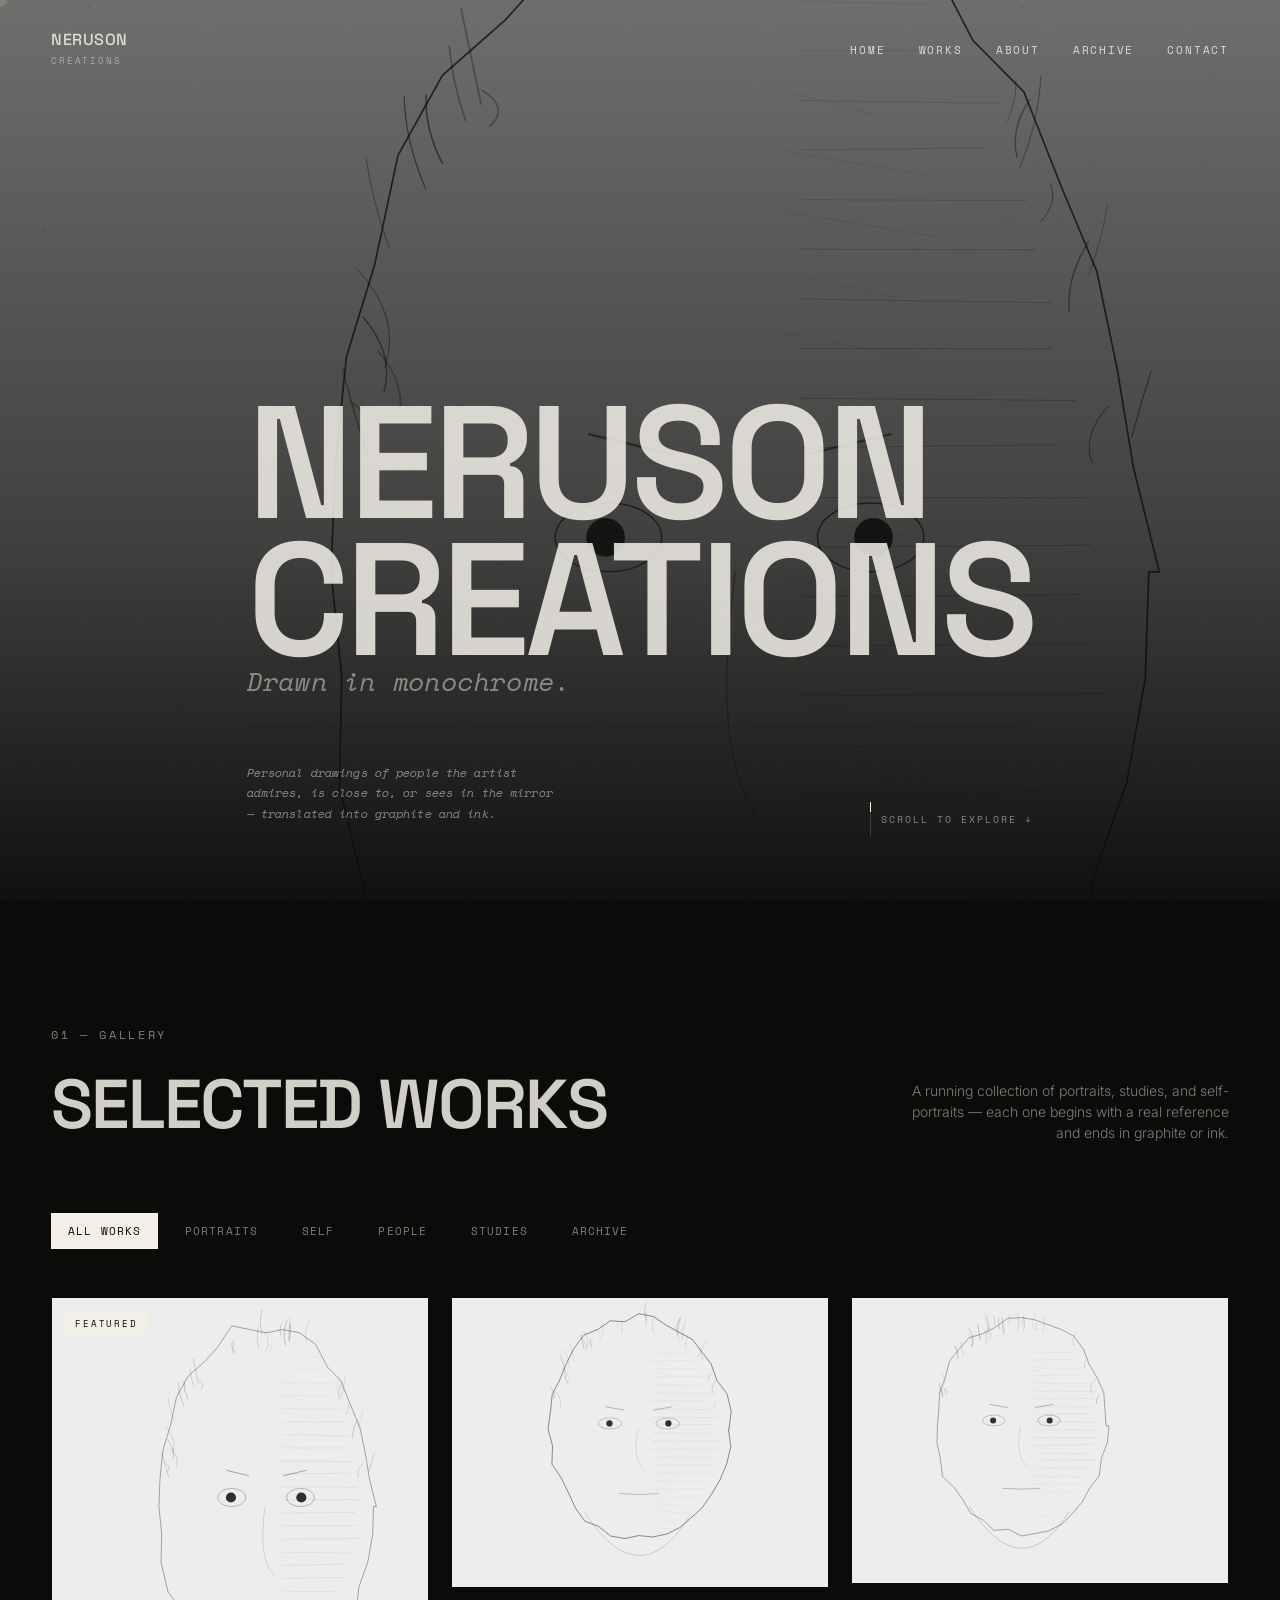
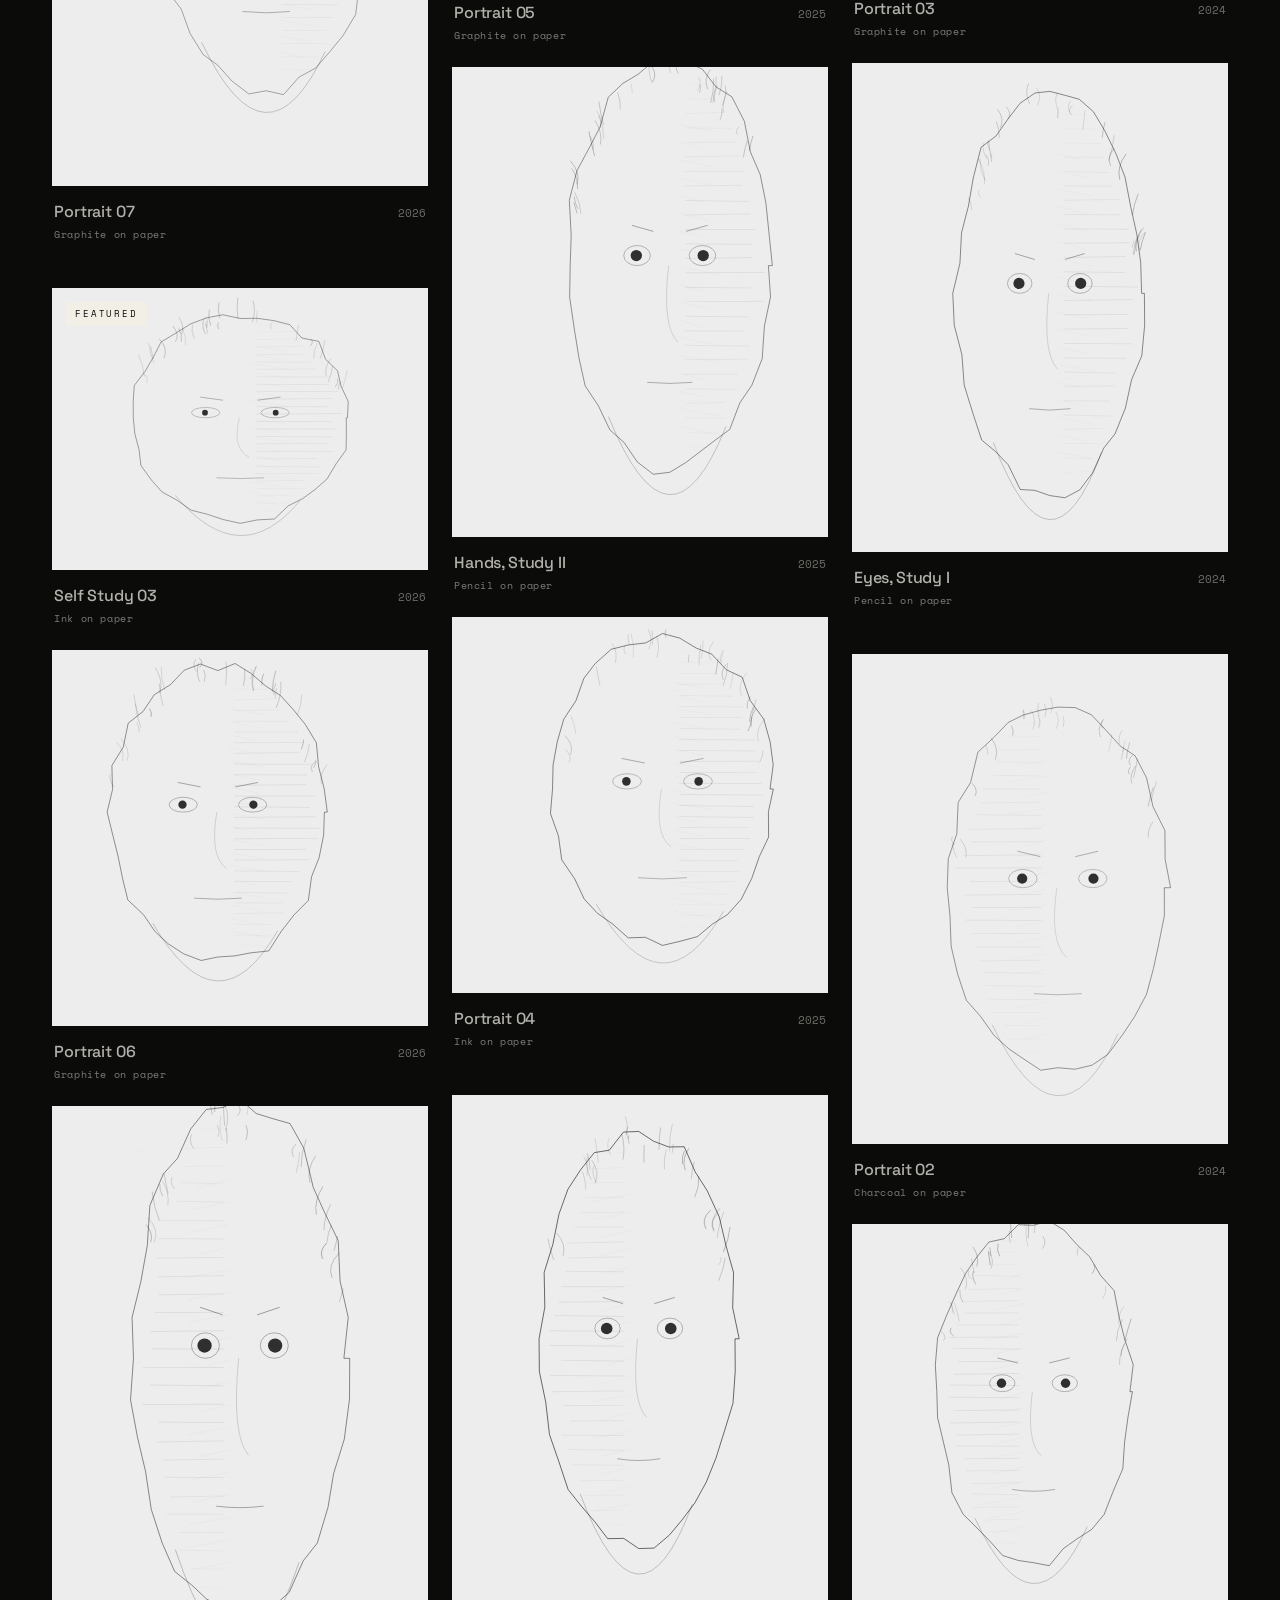
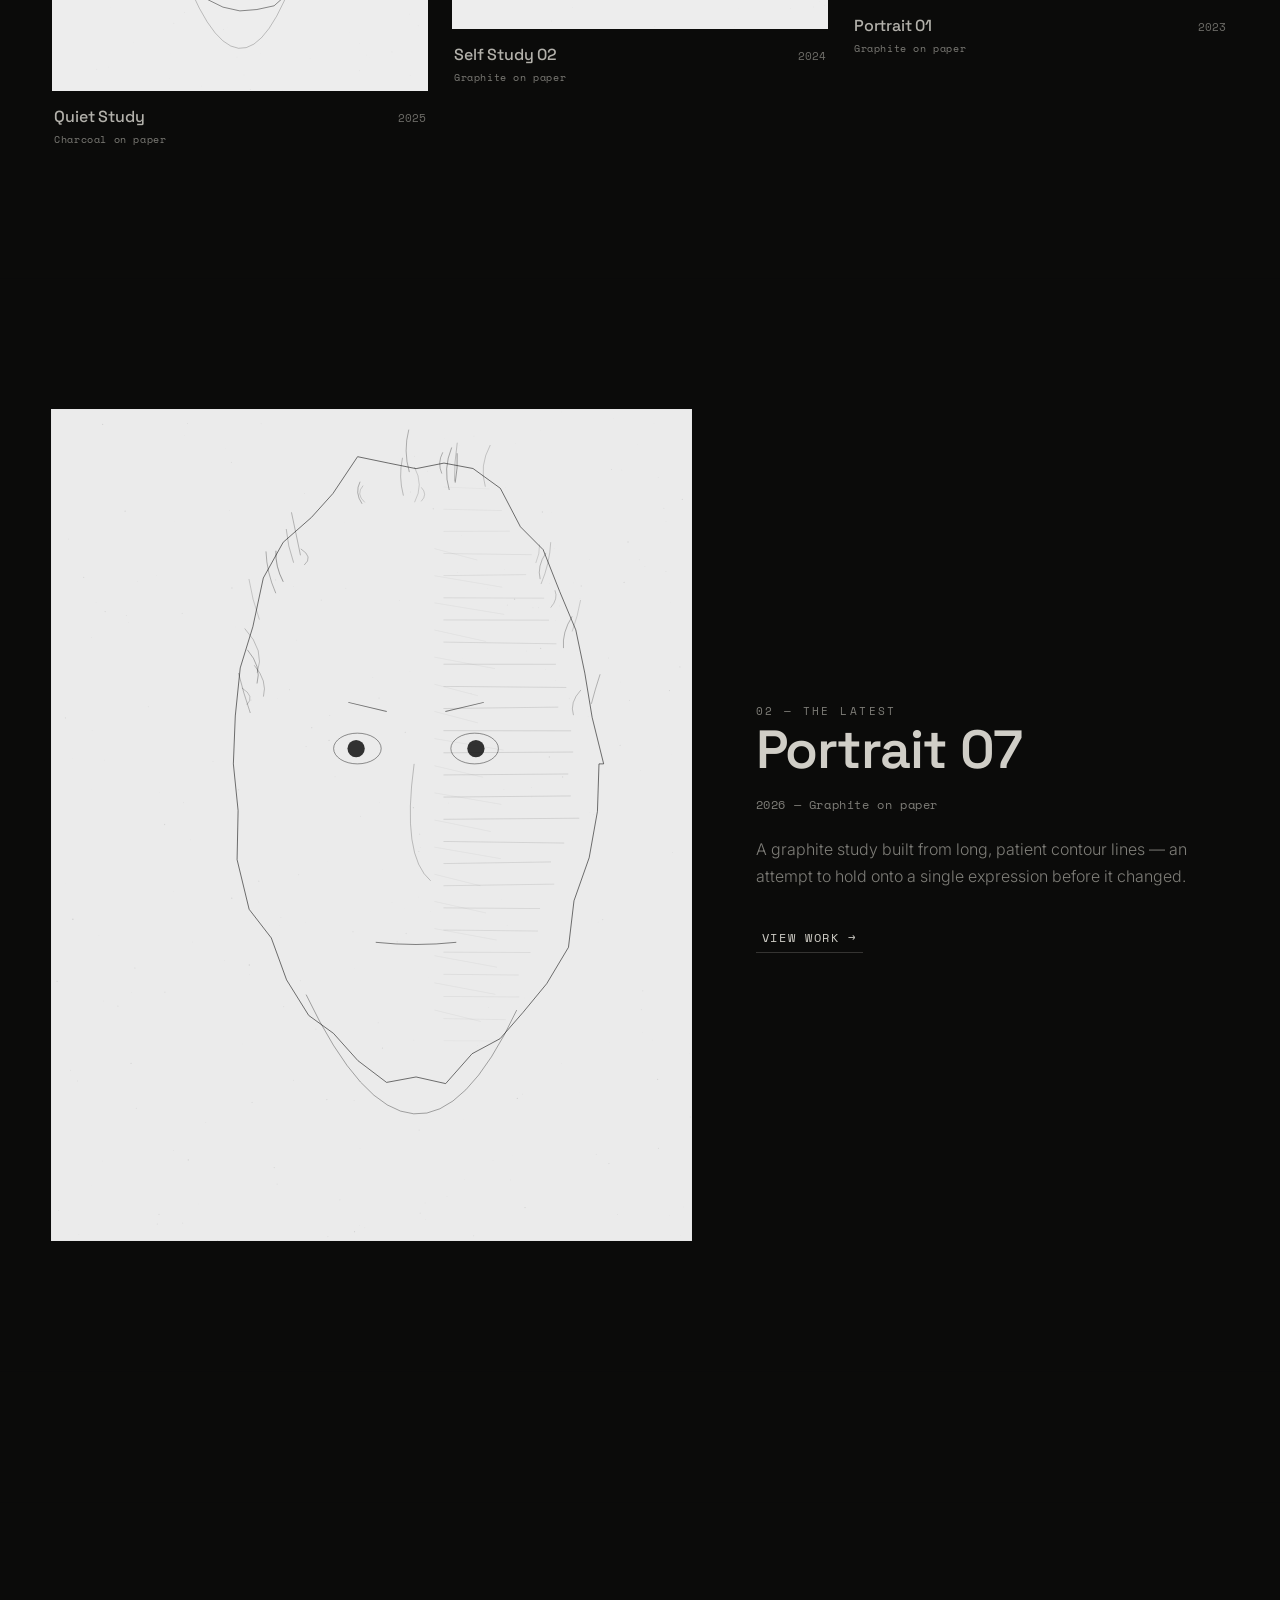
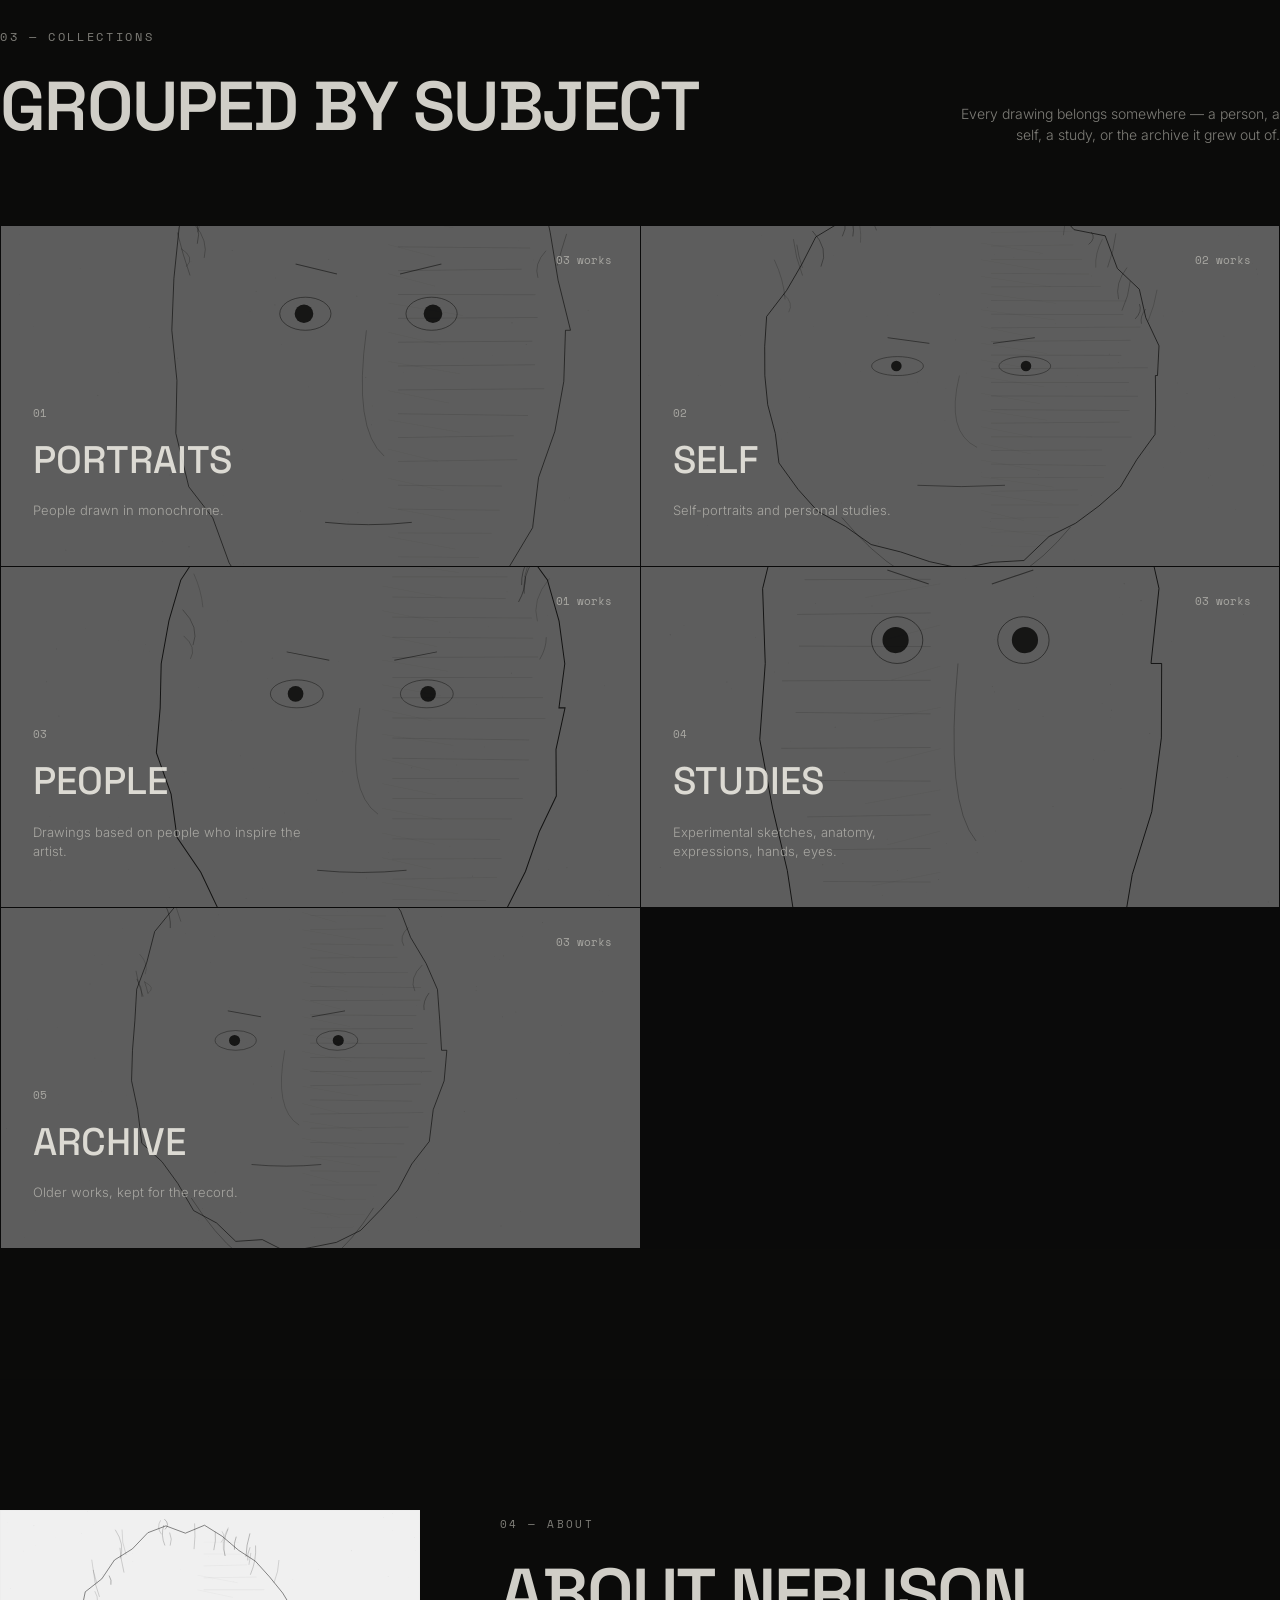
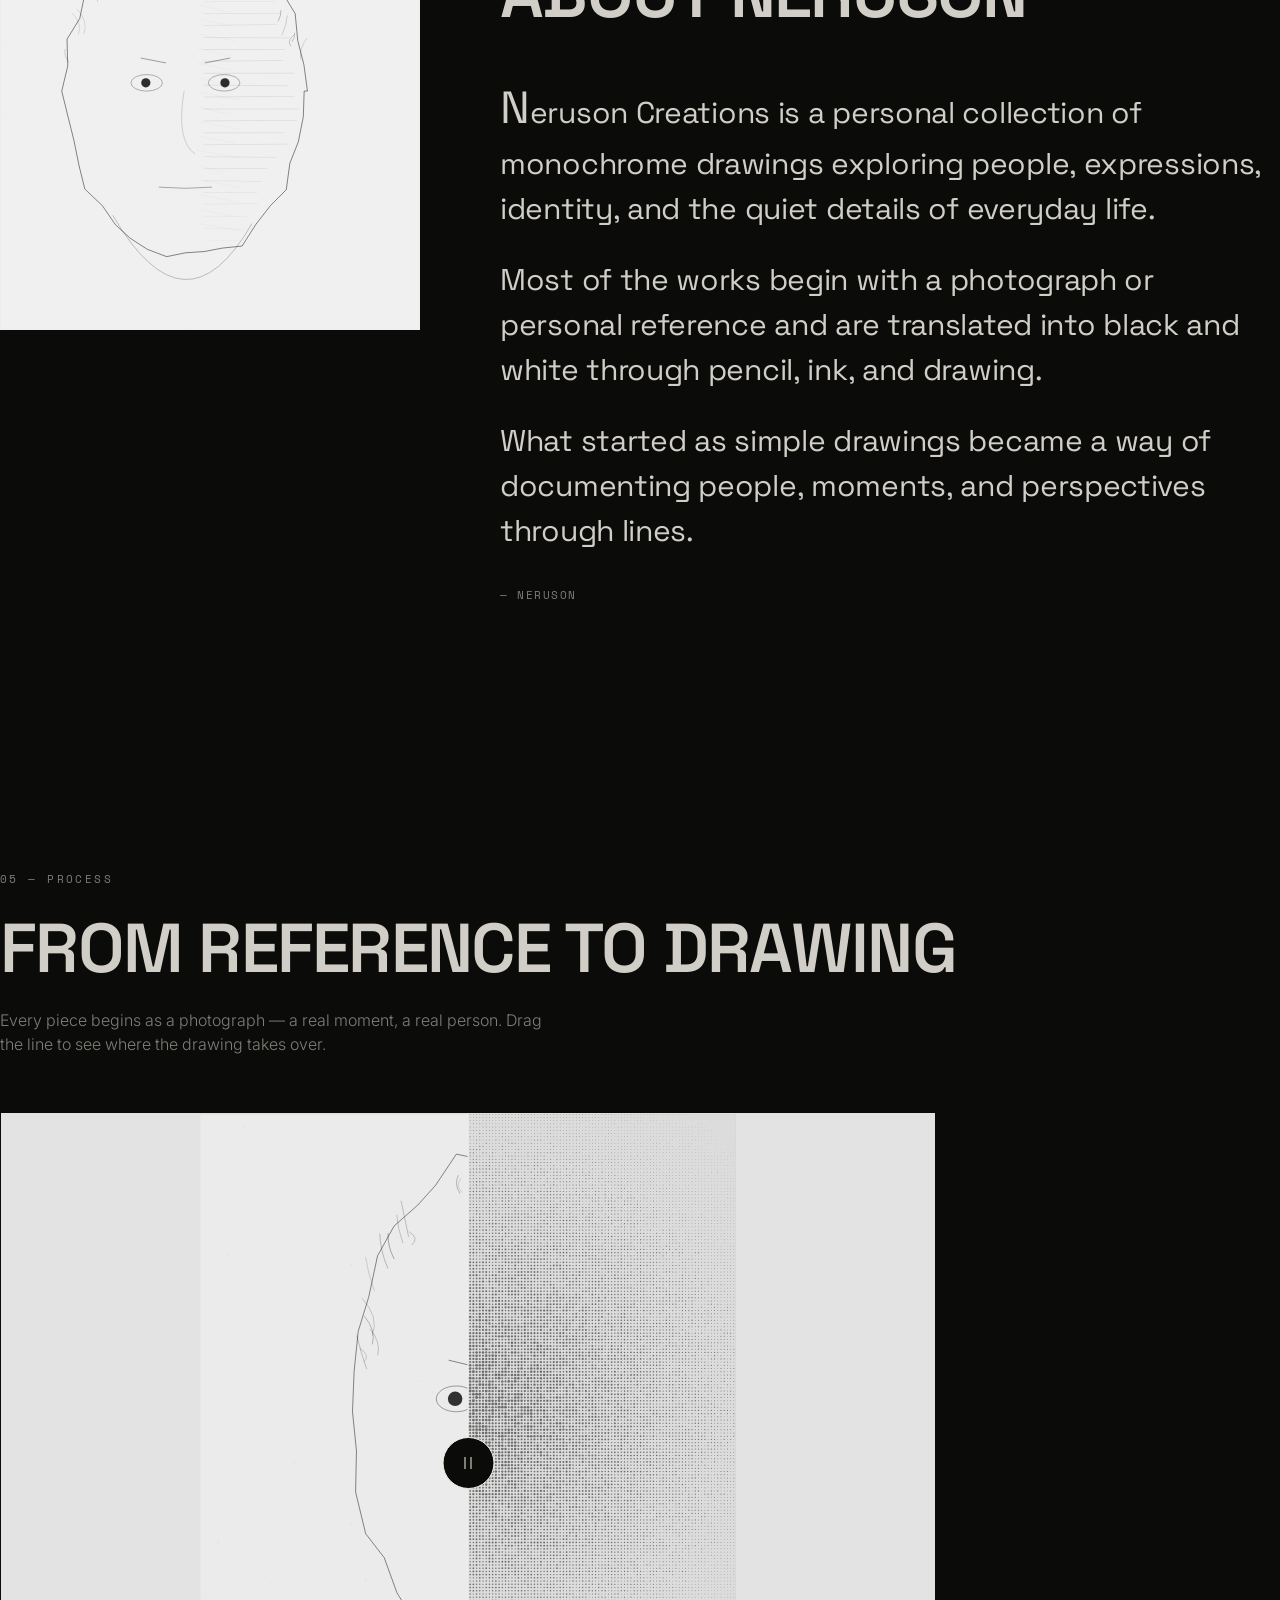
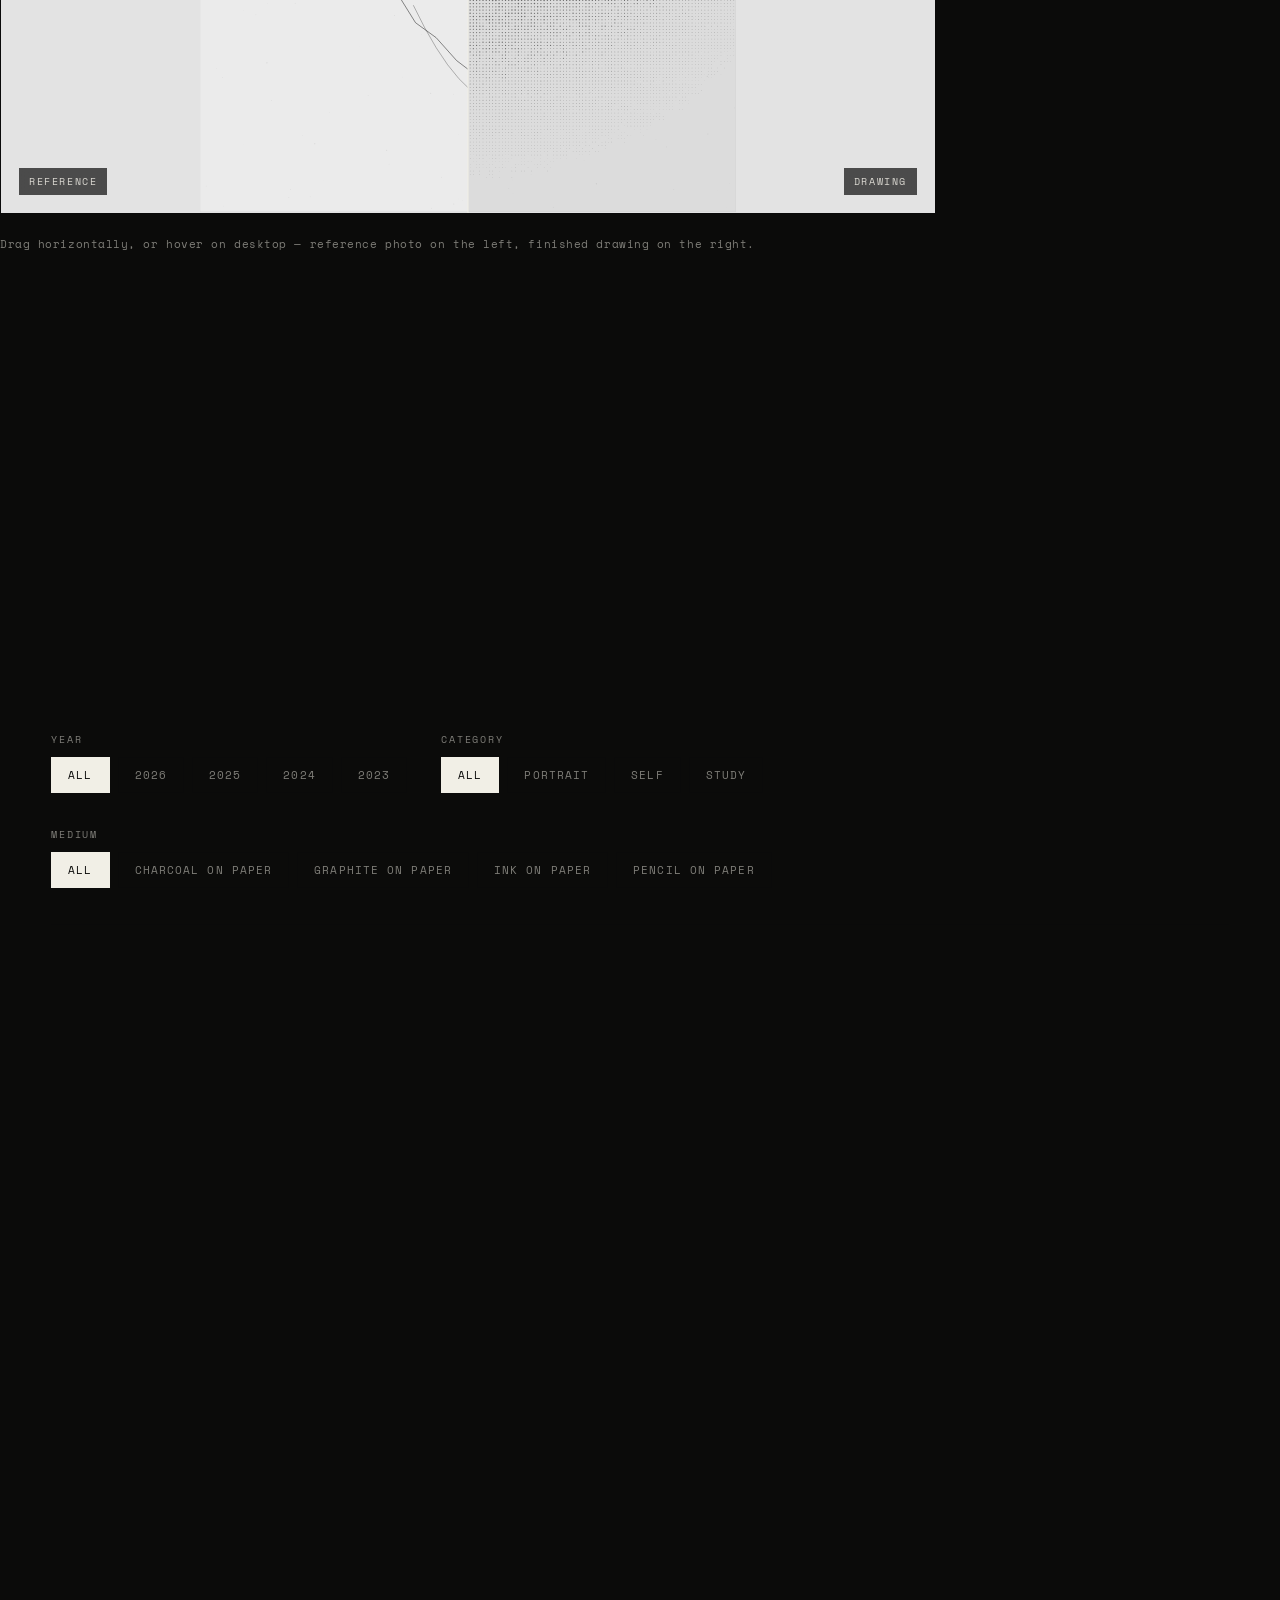
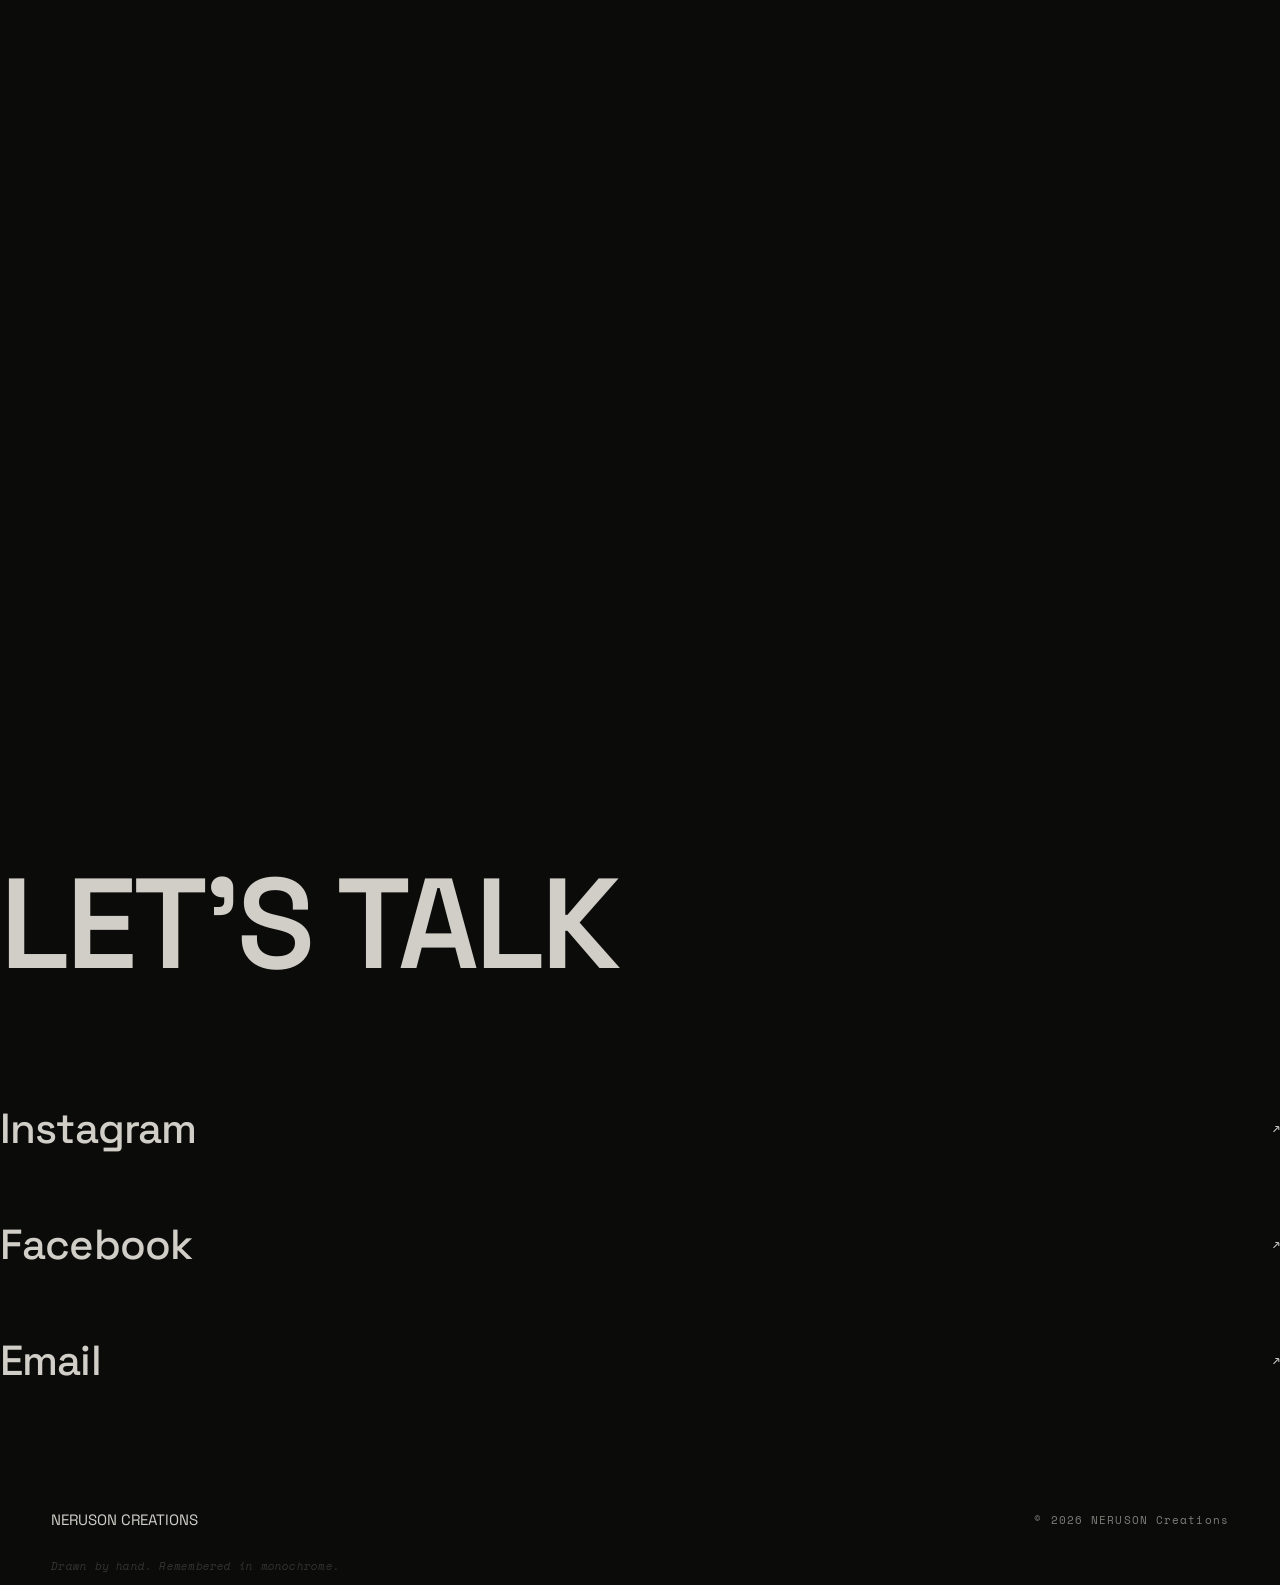
==== index.html @ f7e434cd "Updated index" ====
<!DOCTYPE html>
<html lang="en">
<head>
<meta charset="UTF-8">
<meta name="viewport" content="width=device-width, initial-scale=1.0">
<title>Neruson Creations — Black lines. Human stories.</title>
<meta name="description" content="Neruson Creations — a personal collection of black-and-white pencil and ink drawings exploring people, expression, and identity.">
<meta property="og:title" content="Neruson Creations">
<meta property="og:description" content="Black lines. Human stories. A monochrome drawing collection by Neruson.">
<meta property="og:type" content="website">
<link rel="stylesheet" href="css/style.css">
</head>
<body>

<div class="grain" aria-hidden="true"></div>

<div class="hero-boot" aria-hidden="true">
  <div class="hero-boot-mark">Neruson Creations</div>
</div>

<!-- ============================ NAV ============================ -->
<nav class="site-nav">
  <a href="#home" class="nav-mark">
    <span class="js-artist-name">NERUSON</span>
    <small class="js-brand-line">CREATIONS</small>
  </a>
  <ul class="nav-links">
    <li><a href="#home">Home</a></li>
    <li><a href="#works">Works</a></li>
    <li><a href="#about">About</a></li>
    <li><a href="#archive">Archive</a></li>
    <li><a href="#contact">Contact</a></li>
  </ul>
  <button class="nav-toggle" aria-label="Open menu">
    <span></span><span></span>
  </button>
</nav>

<div class="mobile-menu">
  <button class="mm-close">Close ✕</button>
  <a href="#home">Home</a>
  <a href="#works">Works</a>
  <a href="#about">About</a>
  <a href="#archive">Archive</a>
  <a href="#contact">Contact</a>
  <div class="mm-meta"><span>Monochrome</span><span>2026</span></div>
</div>

<!-- ============================ HERO ============================ -->
<header class="hero" id="home">
  <div class="hero-media"><img src="assets/works/work-01.svg" alt=""></div>
  <div class="hero-content wrap">
    <h1 class="hero-title">
      <span class="line"><span class="js-artist-name">NERUSON</span></span>
      <span class="line"><span class="js-brand-line">CREATIONS</span></span>
      <span class="line small"><span class="js-hero-sub">Drawn in monochrome.</span></span>
    </h1>
    <div class="hero-foot">
      <p class="hero-sub">Personal drawings of people the artist admires, is close to, or sees in the mirror — translated into graphite and ink.</p>
      <div class="scroll-indicator"><span class="bar"></span> Scroll to explore ↓</div>
    </div>
  </div>
</header>

<main>

  <!-- ============================ SELECTED WORKS ============================ -->
  <section id="works" class="wrap">
    <div class="section-head reveal">
      <div>
        <span class="num eyebrow">01 — Gallery</span>
        <h2 class="section-title">Selected Works</h2>
      </div>
      <p class="section-note">A running collection of portraits, studies, and self-portraits — each one begins with a real reference and ends in graphite or ink.</p>
    </div>
    <div class="filter-bar js-coll-filters"></div>
    <div class="gallery js-gallery"></div>
  </section>

  <!-- ============================ THE LATEST ============================ -->
  <section class="latest js-latest">
    <div class="wrap latest-grid">
      <div class="latest-media reveal">
        <img class="js-latest-img" src="" alt="">
      </div>
      <div class="latest-body reveal">
        <span class="eyebrow">02 — The Latest</span>
        <h3 class="latest-title js-latest-title"></h3>
        <div class="latest-meta js-latest-meta"></div>
        <p class="latest-desc js-latest-desc"></p>
        <button class="link-arrow js-latest-view">View Work →</button>
      </div>
    </div>
  </section>

  <!-- ============================ COLLECTIONS ============================ -->
  <section class="collections wrap">
    <div class="section-head reveal">
      <div>
        <span class="num eyebrow">03 — Collections</span>
        <h2 class="section-title">Grouped by Subject</h2>
      </div>
      <p class="section-note">Every drawing belongs somewhere — a person, a self, a study, or the archive it grew out of.</p>
    </div>
    <div class="coll-grid js-collections"></div>
  </section>

  <!-- ============================ ABOUT ============================ -->
  <section id="about" class="about wrap js-about">
    <div class="about-grid">
      <div class="about-portrait reveal">
        <img class="js-about-img" src="" alt="Self portrait">
      </div>
      <div class="reveal">
        <span class="eyebrow">04 — About</span>
        <h2 class="section-title js-about-title" style="margin-bottom:28px;"></h2>
        <div class="about-text js-about-text"></div>
        <div class="about-signoff">— Neruson</div>
      </div>
    </div>
  </section>

  <!-- ============================ PROCESS ============================ -->
  <section class="process wrap">
    <div class="reveal">
      <span class="eyebrow">05 — Process</span>
      <h2 class="section-title">From Reference to Drawing</h2>
      <p class="process-intro">Every piece begins as a photograph — a real moment, a real person. Drag the line to see where the drawing takes over.</p>
    </div>
    <div class="compare js-compare js-compare-drag reveal">
      <img class="js-compare-before" src="" alt="Reference photograph">
      <div class="after-wrap">
        <img class="js-compare-after" src="" alt="Finished drawing">
      </div>
      <span class="tag left">Reference</span>
      <span class="tag right">Drawing</span>
      <div class="handle"><div class="grip"></div></div>
    </div>
    <p class="process-caption">Drag horizontally, or hover on desktop — reference photo on the left, finished drawing on the right.</p>
  </section>

  <!-- ============================ ARCHIVE ============================ -->
  <section id="archive" class="wrap" style="padding-top:110px;">
    <div class="section-head reveal" style="padding-top:0;">
      <div>
        <span class="num eyebrow">06 — Archive</span>
        <h2 class="section-title">The Full Catalog</h2>
      </div>
      <p class="section-note">Every piece, chronologically. Filter by year, category, or medium to find your way through.</p>
    </div>
    <div class="archive-filters js-archive-filters"></div>
    <div class="archive-list js-archive"></div>
  </section>

  <!-- ============================ CONTACT ============================ -->
  <section id="contact" class="contact wrap">
    <h2 class="contact-title reveal">Let's Talk</h2>
    <div class="contact-links js-contact reveal"></div>
  </section>

</main>

<!-- ============================ FOOTER ============================ -->
<footer class="wrap">
  <div class="foot-row">
    <span class="foot-mark"><span class="js-artist-name">NERUSON</span> <span class="js-brand-line">CREATIONS</span></span>
    <div class="foot-links">
      <span>© <span class="js-foot-year"></span> <span class="js-artist-name">Neruson</span> Creations</span>
    </div>
  </div>
  <p class="foot-phrase js-foot-phrase"></p>
</footer>


<!-- ============================ LIGHTBOX ============================ -->
<div class="lightbox">
  <div class="lightbox-inner">
    <div class="lightbox-top">
      <span class="js-lb-counter">01 / 12</span>
      <button class="lightbox-close js-lb-close">Close <span>✕</span></button>
    </div>
    <div class="lightbox-stage">
      <div class="lightbox-img-wrap">
        <button class="lightbox-nav-btn prev js-lb-prev" aria-label="Previous">←</button>
        <img class="js-lb-img" src="" alt="">
        <button class="lightbox-nav-btn next js-lb-next" aria-label="Next">→</button>
      </div>
      <div class="lightbox-info">
        <h3 class="lt-title js-lb-title"></h3>
        <div class="lt-meta js-lb-meta"></div>
        <p class="lt-desc js-lb-desc"></p>
        <div class="lt-tags js-lb-tags"></div>
      </div>
    </div>
    <div class="lightbox-bottom">Use ← → to navigate · ESC to close</div>
  </div>
</div>

<script src="js/data.js"></script>
<script src="js/main.js"></script>
</body>
</html>
---- css/style.css ----
/* ==========================================================================
   NERUSON CREATIONS — design tokens
   Palette: warm off-black ink on warm off-white paper. No color anywhere.
   Display: Space Grotesk (geometric, technical, cool sans — no serif anywhere)
   Body:    Inter
   Utility: Space Mono (dates, counters, tags, coordinates — italic for accents)
   ========================================================================== */

@import url('https://fonts.googleapis.com/css2?family=Space+Grotesk:wght@300;400;500;600;700&family=Inter:wght@300;400;500;600&family=Space+Mono:ital,wght@0,400;0,700;1,400;1,700&display=swap');

:root{
  --ink:#0b0b0a;
  --ink-soft:#171613;
  --paper:#f1efe6;
  --paper-dim:#e7e3d6;
  --mid:#77746a;
  --line: rgba(11,11,10,.14);
  --line-strong: rgba(11,11,10,.34);
  --paper-on-ink: rgba(241,239,230,.86);
  --paper-on-ink-soft: rgba(241,239,230,.5);
  --paper-on-ink-faint: rgba(241,239,230,.18);

  --f-display: 'Space Grotesk', ui-sans-serif, system-ui, sans-serif;
  --f-body: 'Inter', -apple-system, sans-serif;
  --f-mono: 'Space Mono', 'Courier New', monospace;

  --ease: cubic-bezier(.16,.84,.32,1);
  --ease-soft: cubic-bezier(.4,0,.2,1);

  --nav-h: 84px;
}

*{ box-sizing:border-box; }
html{ scroll-behavior:smooth; }
::selection{ background:var(--ink); color:var(--paper); }

html,body{
  background:var(--ink);
  color:var(--paper-on-ink);
}

body{
  margin:0;
  font-family:var(--f-body);
  font-weight:400;
  line-height:1.5;
  -webkit-font-smoothing:antialiased;
  overflow-x:hidden;
}

body.no-scroll{ overflow:hidden; }

img{ max-width:100%; display:block; }
a{ color:inherit; text-decoration:none; }
button{ font-family:inherit; background:none; border:none; color:inherit; cursor:pointer; }
input,textarea,select{ font-family:inherit; }

.wrap{ max-width:1440px; margin:0 auto; padding:0 clamp(20px,4vw,64px); }

.eyebrow{
  font-family:var(--f-mono);
  font-size:11px;
  letter-spacing:.22em;
  text-transform:uppercase;
  color:var(--paper-on-ink-soft);
}

/* film grain overlay, whole site */
.grain{
  position:fixed; inset:0; z-index:9998; pointer-events:none;
  opacity:.05; mix-blend-mode:overlay;
  background-image:url("data:image/svg+xml;utf8,<svg xmlns='http://www.w3.org/2000/svg' width='140' height='140'><filter id='n'><feTurbulence type='fractalNoise' baseFrequency='0.85' numOctaves='2' stitchTiles='stitch'/></filter><rect width='100%25' height='100%25' filter='url(%23n)'/></svg>");
  background-size:140px 140px;
}

/* ---------------- custom cursor ---------------- */
.cursor{
  position:fixed; top:0; left:0; z-index:9999; pointer-events:none;
  width:14px; height:14px; border-radius:50%;
  background:var(--paper); mix-blend-mode:difference;
  transform:translate(-50%,-50%);
  transition:width .35s var(--ease), height .35s var(--ease), background .35s var(--ease);
}
.cursor .cursor-label{
  position:absolute; inset:0; display:flex; align-items:center; justify-content:center;
  font-family:var(--f-mono); font-size:10px; letter-spacing:.15em;
  color:var(--ink); opacity:0; transition:opacity .25s var(--ease); white-space:nowrap;
}
.cursor.view{ width:88px; height:88px; }
.cursor.view .cursor-label{ opacity:1; }
.cursor.link{ width:46px; height:46px; background:transparent; border:1px solid var(--paper); }
.cursor.drag{ width:64px; height:64px; }
html.has-custom-cursor, html.has-custom-cursor *{ cursor:none !important; }

/* ---------------- nav ---------------- */
.site-nav{
  position:fixed; top:0; left:0; right:0; z-index:500;
  padding:28px clamp(20px,4vw,64px);
  display:flex; align-items:center; justify-content:space-between;
  transition:padding .5s var(--ease), background-color .5s var(--ease), backdrop-filter .5s var(--ease), border-color .5s var(--ease);
  border-bottom:1px solid transparent;
}
.site-nav.scrolled{
  padding-top:16px; padding-bottom:16px;
  background:rgba(11,11,10,.62);
  backdrop-filter:blur(14px) saturate(120%);
  border-bottom-color:var(--line);
}
.nav-mark{
  font-family:var(--f-display); font-weight:500; font-size:16px; letter-spacing:.03em;
}
.nav-mark small{ display:block; font-family:var(--f-mono); font-size:9px; letter-spacing:.2em; color:var(--paper-on-ink-soft); font-weight:400; margin-top:2px; }
.nav-links{ display:flex; gap:clamp(18px,2.6vw,40px); list-style:none; margin:0; padding:0; }
.nav-links a{
  font-family:var(--f-mono); font-size:11px; letter-spacing:.16em; text-transform:uppercase;
  position:relative; padding-bottom:4px;
}
.nav-links a::after{
  content:""; position:absolute; left:0; bottom:0; width:0; height:1px; background:var(--paper);
  transition:width .4s var(--ease);
}
.nav-links a:hover::after, .nav-links a.active::after{ width:100%; }
.nav-toggle{ display:none; }

/* mobile fullscreen nav */
.mobile-menu{
  position:fixed; inset:0; z-index:600; background:var(--ink);
  display:flex; flex-direction:column; justify-content:center; gap:22px;
  padding:0 32px;
  transform:translateY(-100%); transition:transform .6s var(--ease);
}
.mobile-menu.open{ transform:translateY(0); }
.mobile-menu a{ font-family:var(--f-display); font-size:38px; font-weight:600; letter-spacing:-.02em; }
.mobile-menu .mm-close{ position:absolute; top:28px; right:28px; font-family:var(--f-mono); font-size:12px; letter-spacing:.2em; }
.mobile-menu .mm-meta{ position:absolute; bottom:32px; left:32px; right:32px; display:flex; justify-content:space-between; font-family:var(--f-mono); font-size:11px; color:var(--paper-on-ink-soft); }

/* ---------------- hero ---------------- */
.hero{
  position:relative; min-height:100svh; display:flex; flex-direction:column; justify-content:flex-end;
  padding-bottom:64px; overflow:hidden; background:var(--ink);
}
.hero-boot{
  position:fixed; inset:0; z-index:9000; background:var(--ink);
  display:flex; align-items:center; justify-content:center;
  transition:opacity 1.1s var(--ease), visibility 1.1s var(--ease);
}
.hero-boot.hidden{ opacity:0; visibility:hidden; }
.hero-boot-mark{ font-family:var(--f-display); font-size:14px; letter-spacing:.3em; text-transform:uppercase; color:var(--paper-on-ink-soft);
  opacity:0; animation:bootFade 2.2s var(--ease) forwards; }
@keyframes bootFade{ 0%{opacity:0; letter-spacing:.6em;} 40%{opacity:1;} 100%{opacity:0; letter-spacing:.3em;} }

.hero-media{ position:absolute; inset:0; z-index:0; }
.hero-media img{
  width:100%; height:100%; object-fit:cover; object-position:center 20%;
  opacity:0; transform:scale(1.12);
  filter:grayscale(1) contrast(1.05);
  transition:opacity 1.6s var(--ease) .2s, transform 2.4s var(--ease);
}
.hero.loaded .hero-media img{ opacity:.5; }
.hero-media::after{
  content:""; position:absolute; inset:0;
  background:linear-gradient(180deg, rgba(11,11,10,.15) 0%, rgba(11,11,10,.55) 60%, rgba(11,11,10,.96) 100%);
}

.hero-content{ position:relative; z-index:2; }
.hero-title{
  font-family:var(--f-display); font-weight:600; text-transform:uppercase;
  font-size:clamp(56px,12.5vw,190px); line-height:.86; letter-spacing:-.03em; margin:0;
}
.hero-title .line{ display:block; overflow:hidden; }
.hero-title .line span{
  display:block; transform:translateY(110%); transition:transform 1.1s var(--ease);
}
.hero.loaded .hero-title .line span{ transform:translateY(0); }
.hero-title .line:nth-child(2) span{ transition-delay:.1s; }
.hero-title .line.small span{
  font-family:var(--f-mono); font-style:italic; font-weight:400; font-size:.16em;
  letter-spacing:.01em; text-transform:none; opacity:.55;
}

.hero-foot{
  display:flex; align-items:flex-end; justify-content:space-between; gap:24px;
  margin-top:34px; padding-top:24px; border-top:1px solid var(--line);
  opacity:0; transform:translateY(14px); transition:opacity 1s var(--ease) .5s, transform 1s var(--ease) .5s;
}
.hero.loaded .hero-foot{ opacity:1; transform:translateY(0); }
.hero-sub{ font-family:var(--f-mono); font-weight:400; font-size:12px; letter-spacing:.01em; max-width:320px; color:var(--paper-on-ink-soft); font-style:italic; line-height:1.7; }
.scroll-indicator{
  font-family:var(--f-mono); font-size:10px; letter-spacing:.2em; text-transform:uppercase;
  display:flex; align-items:center; gap:10px; color:var(--paper-on-ink-soft);
}
.scroll-indicator .bar{ width:1px; height:34px; background:var(--paper-on-ink-faint); position:relative; overflow:hidden; }
.scroll-indicator .bar::after{
  content:""; position:absolute; top:0; left:0; width:100%; height:30%; background:var(--paper);
  animation:scrollBar 1.8s ease-in-out infinite;
}
@keyframes scrollBar{ 0%{transform:translateY(-100%);} 100%{transform:translateY(340%);} }

/* ---------------- section shell ---------------- */
section{ position:relative; }
.section-head{
  display:flex; align-items:flex-end; justify-content:space-between; gap:24px; flex-wrap:wrap;
  padding:120px 0 56px;
  border-top:1px solid var(--line);
}
.section-head .num{ font-family:var(--f-mono); font-size:12px; color:var(--paper-on-ink-soft); }
.section-title{
  font-family:var(--f-display); font-weight:600; font-size:clamp(34px,5.4vw,72px);
  text-transform:uppercase; letter-spacing:-.025em; margin:8px 0 0;
}
.section-note{ max-width:340px; font-size:14px; color:var(--paper-on-ink-soft); font-weight:300; text-align:right; }

.reveal{ opacity:0; transform:translateY(26px); transition:opacity .9s var(--ease), transform .9s var(--ease); }
.reveal.in{ opacity:1; transform:translateY(0); }

/* ---------------- masonry gallery ---------------- */
.gallery{
  columns:1; column-gap:22px; padding-bottom:130px;
}
@media(min-width:720px){ .gallery{ columns:2; } }
@media(min-width:1140px){ .gallery{ columns:3; } }

.art-card{
  break-inside:avoid; margin-bottom:22px; position:relative; cursor:pointer;
  border:1px solid transparent; transition:border-color .5s var(--ease);
}
.art-card .frame{ position:relative; overflow:hidden; background:var(--paper-dim); }
.art-card .frame img{
  width:100%; height:auto; display:block; filter:grayscale(1) contrast(1.02);
  transform:scale(1.001); transition:transform 1.1s var(--ease), filter .6s var(--ease);
}
.art-card:hover .frame img{ transform:scale(1.055); filter:grayscale(1) contrast(1.08) brightness(1.04); }
.art-card .frame::before{
  content:""; position:absolute; inset:0; background:var(--ink); opacity:0; transition:opacity .4s var(--ease); z-index:1;
}
.art-card.featured .frame::after{
  content:"FEATURED"; position:absolute; top:14px; left:14px; z-index:2;
  font-family:var(--f-mono); font-size:9px; letter-spacing:.2em; color:var(--ink);
  background:var(--paper); padding:5px 9px;
}
.art-card .meta{
  display:flex; align-items:baseline; justify-content:space-between; gap:12px; padding:14px 2px 0;
  opacity:.85; transition:opacity .4s var(--ease);
}
.art-card .meta .t{ font-family:var(--f-display); font-size:16px; font-weight:500; letter-spacing:-.01em; }
.art-card .meta .y{ font-family:var(--f-mono); font-size:11px; color:var(--paper-on-ink-soft); flex-shrink:0; }
.art-card .medium{ font-family:var(--f-mono); font-size:10px; letter-spacing:.06em; color:var(--paper-on-ink-soft); padding:3px 2px 0; }
.art-card:nth-child(3n+2){ margin-top:44px; }

/* ---------------- filter bar ---------------- */
.filter-bar{
  display:flex; flex-wrap:wrap; gap:10px; padding-bottom:48px;
}
.filter-chip{
  font-family:var(--f-mono); font-size:11px; letter-spacing:.1em; text-transform:uppercase;
  padding:9px 16px; border:1px solid var(--line-strong); color:var(--paper-on-ink-soft);
  transition:all .35s var(--ease);
}
.filter-chip:hover{ color:var(--paper); border-color:var(--paper-on-ink-soft); }
.filter-chip.active{ background:var(--paper); color:var(--ink); border-color:var(--paper); }

/* ---------------- latest / split ---------------- */
.latest{ padding:130px 0; border-top:1px solid var(--line); }
.latest-grid{ display:grid; grid-template-columns:1fr; gap:48px; }
@media(min-width:900px){ .latest-grid{ grid-template-columns:1.15fr .85fr; gap:64px; align-items:center; } }
.latest-media{ overflow:hidden; position:relative; }
.latest-media img{ width:100%; filter:grayscale(1); transition:transform 1.6s var(--ease); }
.latest-media:hover img{ transform:scale(1.04) translateY(-6px); }
.latest-body .eyebrow{ margin-bottom:22px; }
.latest-title{ font-family:var(--f-display); font-size:clamp(30px,4.2vw,58px); font-weight:600; letter-spacing:-.02em; line-height:1.06; margin:0 0 18px; }
.latest-meta{ font-family:var(--f-mono); font-size:12px; color:var(--paper-on-ink-soft); margin-bottom:22px; letter-spacing:.05em; }
.latest-desc{ font-weight:300; color:var(--paper-on-ink-soft); max-width:440px; margin-bottom:34px; line-height:1.7; }
.link-arrow{
  display:inline-flex; align-items:center; gap:10px; font-family:var(--f-mono); font-size:12px; letter-spacing:.14em; text-transform:uppercase;
  border-bottom:1px solid var(--paper-on-ink-faint); padding-bottom:6px; transition:border-color .35s var(--ease), gap .35s var(--ease);
}
.link-arrow:hover{ border-color:var(--paper); gap:16px; }

/* ---------------- collections ---------------- */
.collections{ padding:130px 0; border-top:1px solid var(--line); }
.coll-grid{ display:grid; grid-template-columns:1fr; gap:1px; background:var(--line); border:1px solid var(--line); margin-top:10px; }
@media(min-width:760px){ .coll-grid{ grid-template-columns:repeat(2,1fr); } }
.coll-card{
  position:relative; background:var(--ink); min-height:340px; overflow:hidden; padding:32px;
  display:flex; flex-direction:column; justify-content:flex-end; cursor:pointer;
}
.coll-card img{
  position:absolute; inset:0; width:100%; height:100%; object-fit:cover; filter:grayscale(1) brightness(.55);
  transform:scale(1.08); transition:transform 1.2s var(--ease), filter .5s var(--ease); opacity:.7;
}
.coll-card:hover img{ transform:scale(1.16); filter:grayscale(1) brightness(.4); }
.coll-card::before{ content:""; position:absolute; inset:0; background:linear-gradient(0deg, rgba(11,11,10,.92), rgba(11,11,10,.15) 60%); }
.coll-inner{ position:relative; z-index:2; }
.coll-card .cnum{ font-family:var(--f-mono); font-size:11px; color:var(--paper-on-ink-soft); }
.coll-card h3{ font-family:var(--f-display); font-size:clamp(26px,3vw,40px); font-weight:500; text-transform:uppercase; margin:8px 0 6px; }
.coll-card p{ font-size:13px; color:var(--paper-on-ink-soft); max-width:280px; font-weight:300; }
.coll-card .ccount{ position:absolute; top:26px; right:28px; z-index:2; font-family:var(--f-mono); font-size:11px; color:var(--paper-on-ink-soft); }

/* ---------------- about ---------------- */
.about{ padding:130px 0; border-top:1px solid var(--line); }
.about-grid{ display:grid; grid-template-columns:1fr; gap:56px; }
@media(min-width:900px){ .about-grid{ grid-template-columns:.7fr 1.3fr; gap:80px; } }
.about-portrait{ overflow:hidden; }
.about-portrait img{ width:100%; filter:grayscale(1) contrast(1.05); }
.about-text{ font-family:var(--f-display); font-size:clamp(20px,2.4vw,30px); font-weight:400; letter-spacing:-.01em; line-height:1.5; color:var(--paper-on-ink); }
.about-text p{ margin:0 0 26px; }
.about-text p:first-of-type::first-letter{ font-size:1.5em; }
.about-signoff{ margin-top:34px; font-family:var(--f-mono); font-size:11px; letter-spacing:.14em; color:var(--paper-on-ink-soft); text-transform:uppercase; }

/* ---------------- process / compare slider (signature element) ---------------- */
.process{ padding:130px 0; border-top:1px solid var(--line); }
.process-intro{ max-width:560px; font-weight:300; color:var(--paper-on-ink-soft); margin-top:8px; }
.compare{
  position:relative; margin-top:56px; overflow:hidden; user-select:none;
  aspect-ratio:4/3; max-height:78vh; cursor:ew-resize; border:1px solid var(--line);
}
.compare img{ position:absolute; inset:0; width:100%; height:100%; object-fit:contain; background:var(--paper-dim); filter:grayscale(1); }
.compare .after-wrap{ position:absolute; inset:0; overflow:hidden; clip-path:inset(0 50% 0 0); }
.compare .handle{
  position:absolute; top:0; bottom:0; left:50%; width:1px; background:var(--paper);
  transform:translateX(-50%); z-index:5;
}
.compare .handle .grip{
  position:absolute; top:50%; left:50%; transform:translate(-50%,-50%);
  width:52px; height:52px; border-radius:50%; border:1px solid var(--paper);
  background:var(--ink); display:flex; align-items:center; justify-content:center; gap:5px;
}
.compare .grip::before, .compare .grip::after{ content:""; width:1px; height:12px; background:var(--paper); }
.compare .tag{ position:absolute; bottom:18px; font-family:var(--f-mono); font-size:10px; letter-spacing:.16em; text-transform:uppercase; padding:6px 10px; background:rgba(11,11,10,.7); backdrop-filter:blur(6px); z-index:4; }
.compare .tag.left{ left:18px; }
.compare .tag.right{ right:18px; }
.process-caption{ margin-top:22px; font-family:var(--f-mono); font-size:11px; color:var(--paper-on-ink-soft); letter-spacing:.05em; }

/* ---------------- archive ---------------- */
.archive-page{ padding-top:calc(var(--nav-h) + 40px); min-height:100vh; }
.archive-hero{ padding:80px 0 40px; border-bottom:1px solid var(--line); }
.archive-filters{ display:flex; flex-wrap:wrap; gap:34px; padding:36px 0; border-bottom:1px solid var(--line); }
.af-group{ display:flex; flex-direction:column; gap:10px; }
.af-label{ font-family:var(--f-mono); font-size:10px; letter-spacing:.18em; color:var(--paper-on-ink-soft); text-transform:uppercase; }
.af-options{ display:flex; flex-wrap:wrap; gap:8px; }

.archive-list{ padding:40px 0 140px; }
.archive-year{ margin-bottom:12px; }
.archive-year-head{
  display:flex; align-items:baseline; gap:20px; padding:26px 0 14px; border-top:1px solid var(--line);
  font-family:var(--f-display); font-size:clamp(28px,4vw,46px); font-weight:600; letter-spacing:-.02em;
}
.archive-year-head .count{ font-family:var(--f-mono); font-size:11px; color:var(--paper-on-ink-soft); font-weight:400; letter-spacing:0; }
.archive-row{
  display:grid; grid-template-columns:44px 1fr auto auto; gap:18px; align-items:center;
  padding:16px 0; border-top:1px solid var(--line); cursor:pointer;
  transition:padding-left .3s var(--ease), opacity .3s;
}
.archive-row:hover{ padding-left:10px; }
.archive-row .an{ font-family:var(--f-mono); font-size:11px; color:var(--paper-on-ink-soft); }
.archive-row .at{ font-family:var(--f-body); font-size:16px; }
.archive-row .am{ font-family:var(--f-mono); font-size:11px; color:var(--paper-on-ink-soft); text-align:right; display:none; }
.archive-row .atags{ font-family:var(--f-mono); font-size:10px; color:var(--paper-on-ink-soft); text-align:right; }
@media(min-width:640px){ .archive-row .am{ display:block; } }

/* ---------------- lightbox ---------------- */
.lightbox{
  position:fixed; inset:0; z-index:800; background:rgba(9,9,8,.98);
  display:flex; align-items:center; justify-content:center; opacity:0; visibility:hidden;
  transition:opacity .55s var(--ease), visibility .55s var(--ease);
}
.lightbox.open{ opacity:1; visibility:visible; }
.lightbox-inner{ width:100%; height:100%; display:flex; flex-direction:column; }
.lightbox-top{
  display:flex; align-items:center; justify-content:space-between; padding:26px clamp(20px,4vw,50px);
  font-family:var(--f-mono); font-size:11px; letter-spacing:.12em; text-transform:uppercase; color:var(--paper-on-ink-soft);
}
.lightbox-close{ display:flex; align-items:center; gap:8px; }
.lightbox-stage{ flex:1; display:grid; grid-template-columns:1fr; padding:0 clamp(16px,4vw,50px) 20px; overflow:hidden; }
@media(min-width:920px){ .lightbox-stage{ grid-template-columns:1fr 340px; gap:48px; } }
.lightbox-img-wrap{ position:relative; display:flex; align-items:center; justify-content:center; overflow:hidden; }
.lightbox-img-wrap img{ max-width:100%; max-height:78vh; object-fit:contain; opacity:0; transform:scale(.97); transition:opacity .5s var(--ease), transform .5s var(--ease); }
.lightbox-img-wrap img.show{ opacity:1; transform:scale(1); }
.lightbox-nav-btn{
  position:absolute; top:50%; transform:translateY(-50%); width:52px; height:52px; border:1px solid var(--line-strong);
  border-radius:50%; display:flex; align-items:center; justify-content:center; transition:border-color .3s;
}
.lightbox-nav-btn:hover{ border-color:var(--paper); }
.lightbox-nav-btn.prev{ left:0; } .lightbox-nav-btn.next{ right:0; }
.lightbox-info{ padding:20px 0; display:flex; flex-direction:column; justify-content:center; }
.lightbox-info .lt-title{ font-family:var(--f-display); font-weight:600; letter-spacing:-.02em; font-size:clamp(24px,2.8vw,36px); margin:0 0 10px; }
.lightbox-info .lt-meta{ font-family:var(--f-mono); font-size:11px; color:var(--paper-on-ink-soft); margin-bottom:18px; letter-spacing:.05em; }
.lightbox-info .lt-desc{ font-weight:300; color:var(--paper-on-ink-soft); line-height:1.7; margin-bottom:22px; }
.lightbox-info .lt-tags{ display:flex; flex-wrap:wrap; gap:8px; }
.lightbox-info .lt-tags span{ font-family:var(--f-mono); font-size:10px; border:1px solid var(--line-strong); padding:5px 10px; color:var(--paper-on-ink-soft); }
.lightbox-bottom{ display:flex; justify-content:center; padding-bottom:26px; font-family:var(--f-mono); font-size:11px; letter-spacing:.15em; color:var(--paper-on-ink-soft); }

/* ---------------- contact ---------------- */
.contact{ padding:150px 0 90px; border-top:1px solid var(--line); }
.contact-title{ font-family:var(--f-display); font-weight:600; font-size:clamp(48px,10vw,140px); text-transform:uppercase; margin:0 0 50px; letter-spacing:-.03em; }
.contact-links{ display:flex; flex-direction:column; }
.contact-link{
  display:flex; align-items:center; justify-content:space-between; padding:26px 0; border-top:1px solid var(--line);
  font-family:var(--f-display); font-size:clamp(22px,3.6vw,42px); font-weight:500; letter-spacing:-.02em; transition:padding-left .4s var(--ease), opacity .4s;
}
.contact-link:last-child{ border-bottom:1px solid var(--line); }
.contact-link:hover{ padding-left:16px; }
.contact-link .arrow{ font-family:var(--f-mono); font-size:14px; }

/* ---------------- footer ---------------- */
footer{ padding:50px 0 40px; }
.foot-row{ display:flex; flex-wrap:wrap; align-items:center; justify-content:space-between; gap:16px; }
.foot-mark{ font-family:var(--f-display); font-size:15px; }
.foot-links{ display:flex; gap:22px; font-family:var(--f-mono); font-size:11px; letter-spacing:.1em; color:var(--paper-on-ink-soft); }
.foot-phrase{ margin-top:26px; font-family:var(--f-mono); font-size:11px; color:var(--paper-on-ink-faint); font-style:italic; letter-spacing:.02em; font-weight:400; }

/* ---------------- misc utility ---------------- */
.only-mobile{ display:none; }
@media(max-width:820px){
  .nav-links{ display:none; }
  .nav-toggle{ display:flex; flex-direction:column; gap:5px; width:26px; }
  .nav-toggle span{ display:block; height:1px; background:var(--paper); }
  .only-mobile{ display:block; }
  html.has-custom-cursor, html.has-custom-cursor *{ cursor:auto !important; }
  .cursor{ display:none; }
  .section-note{ text-align:left; }
  .hero-foot{ flex-direction:column; align-items:flex-start; gap:22px; }
}

.admin-cta{
  position:fixed; bottom:22px; left:22px; z-index:400;
  font-family:var(--f-mono); font-size:10px; letter-spacing:.14em; text-transform:uppercase;
  padding:10px 14px; border:1px solid var(--line-strong); background:rgba(11,11,10,.7); backdrop-filter:blur(6px);
  color:var(--paper-on-ink-soft); transition:all .3s;
}
.admin-cta:hover{ color:var(--paper); border-color:var(--paper); }
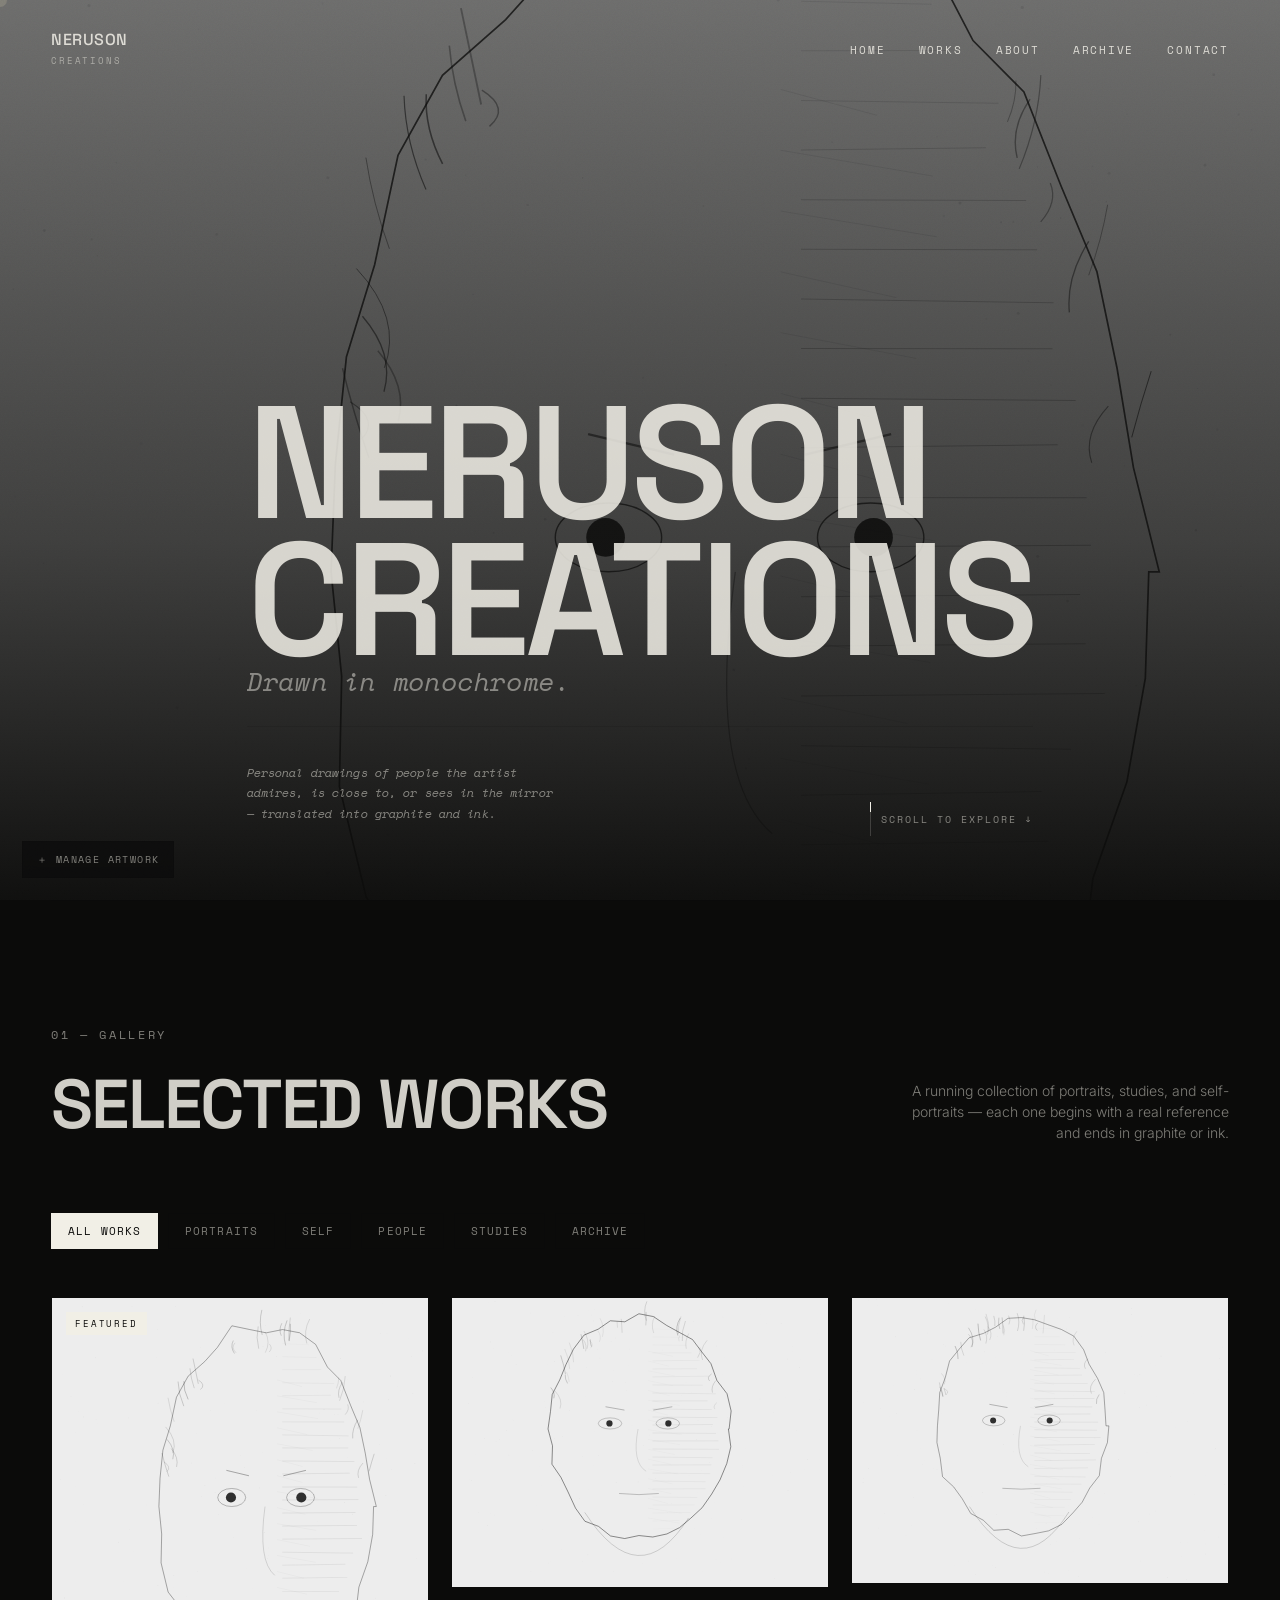
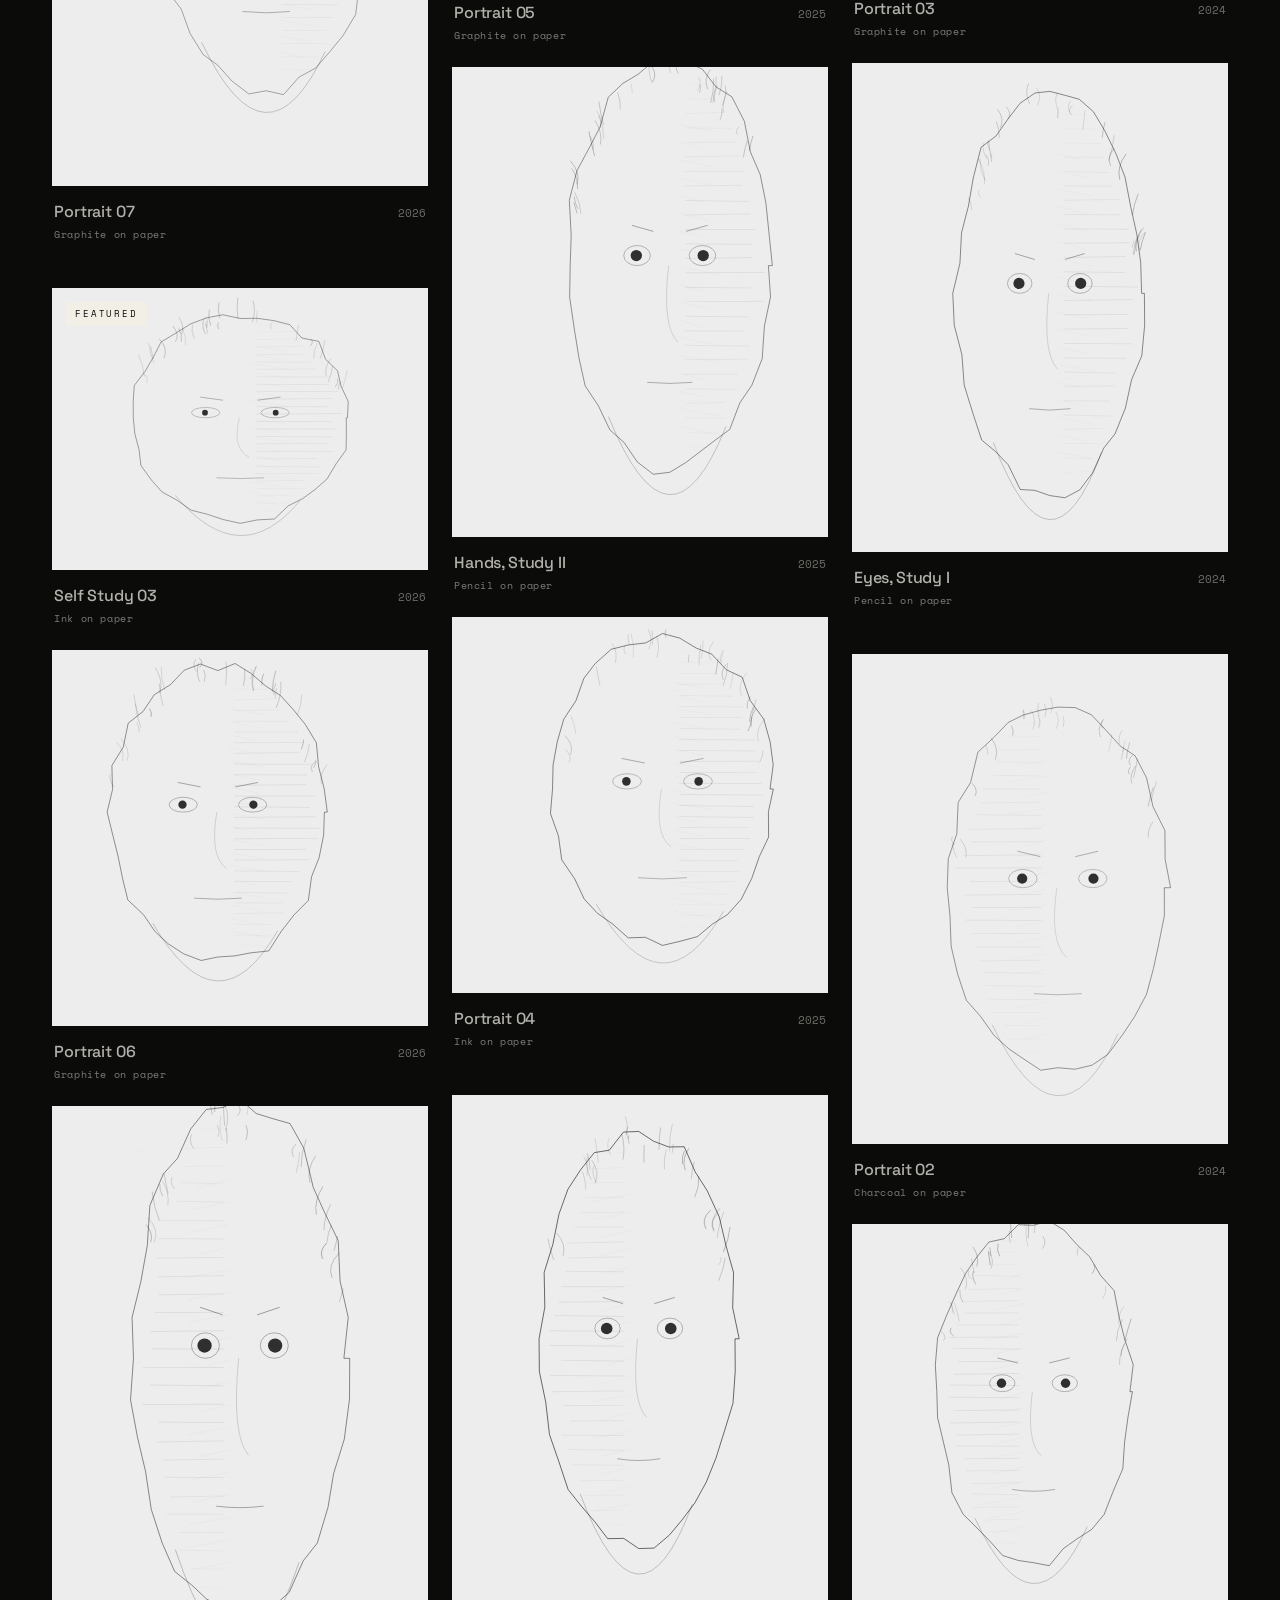
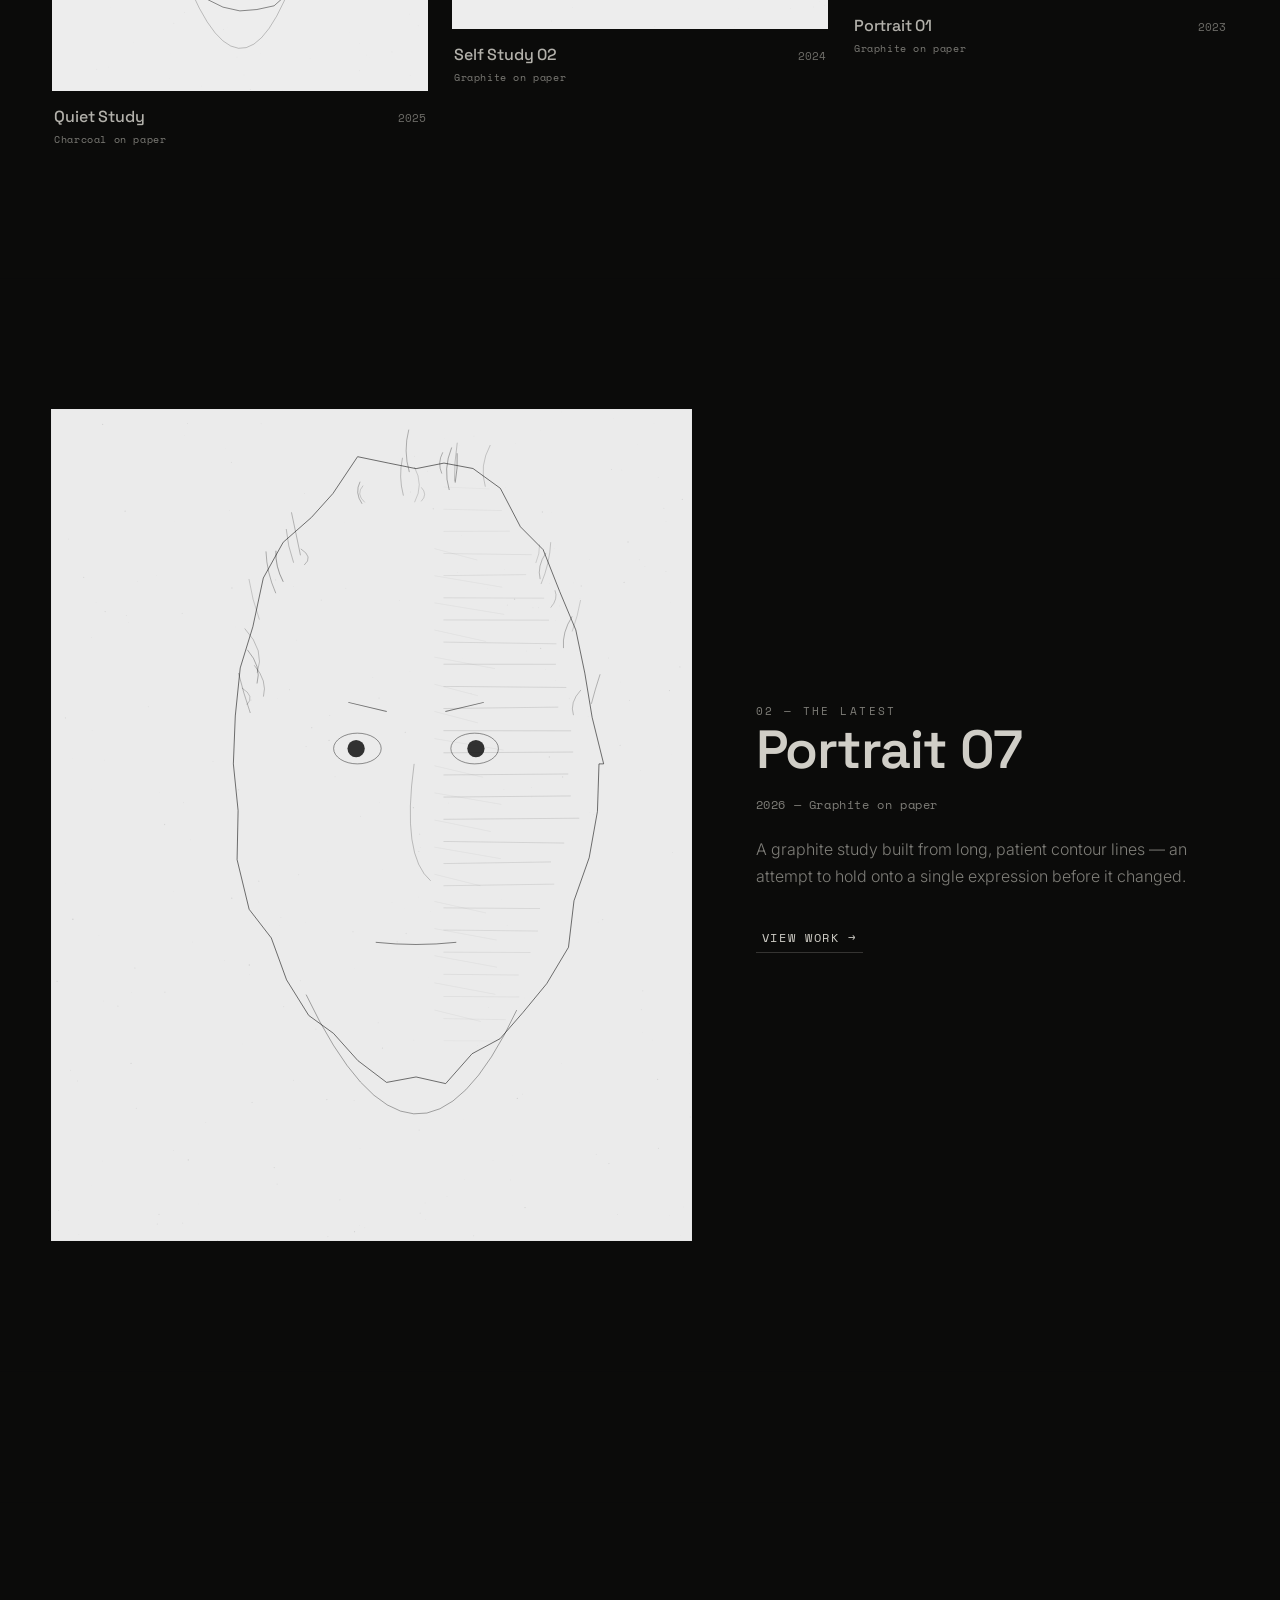
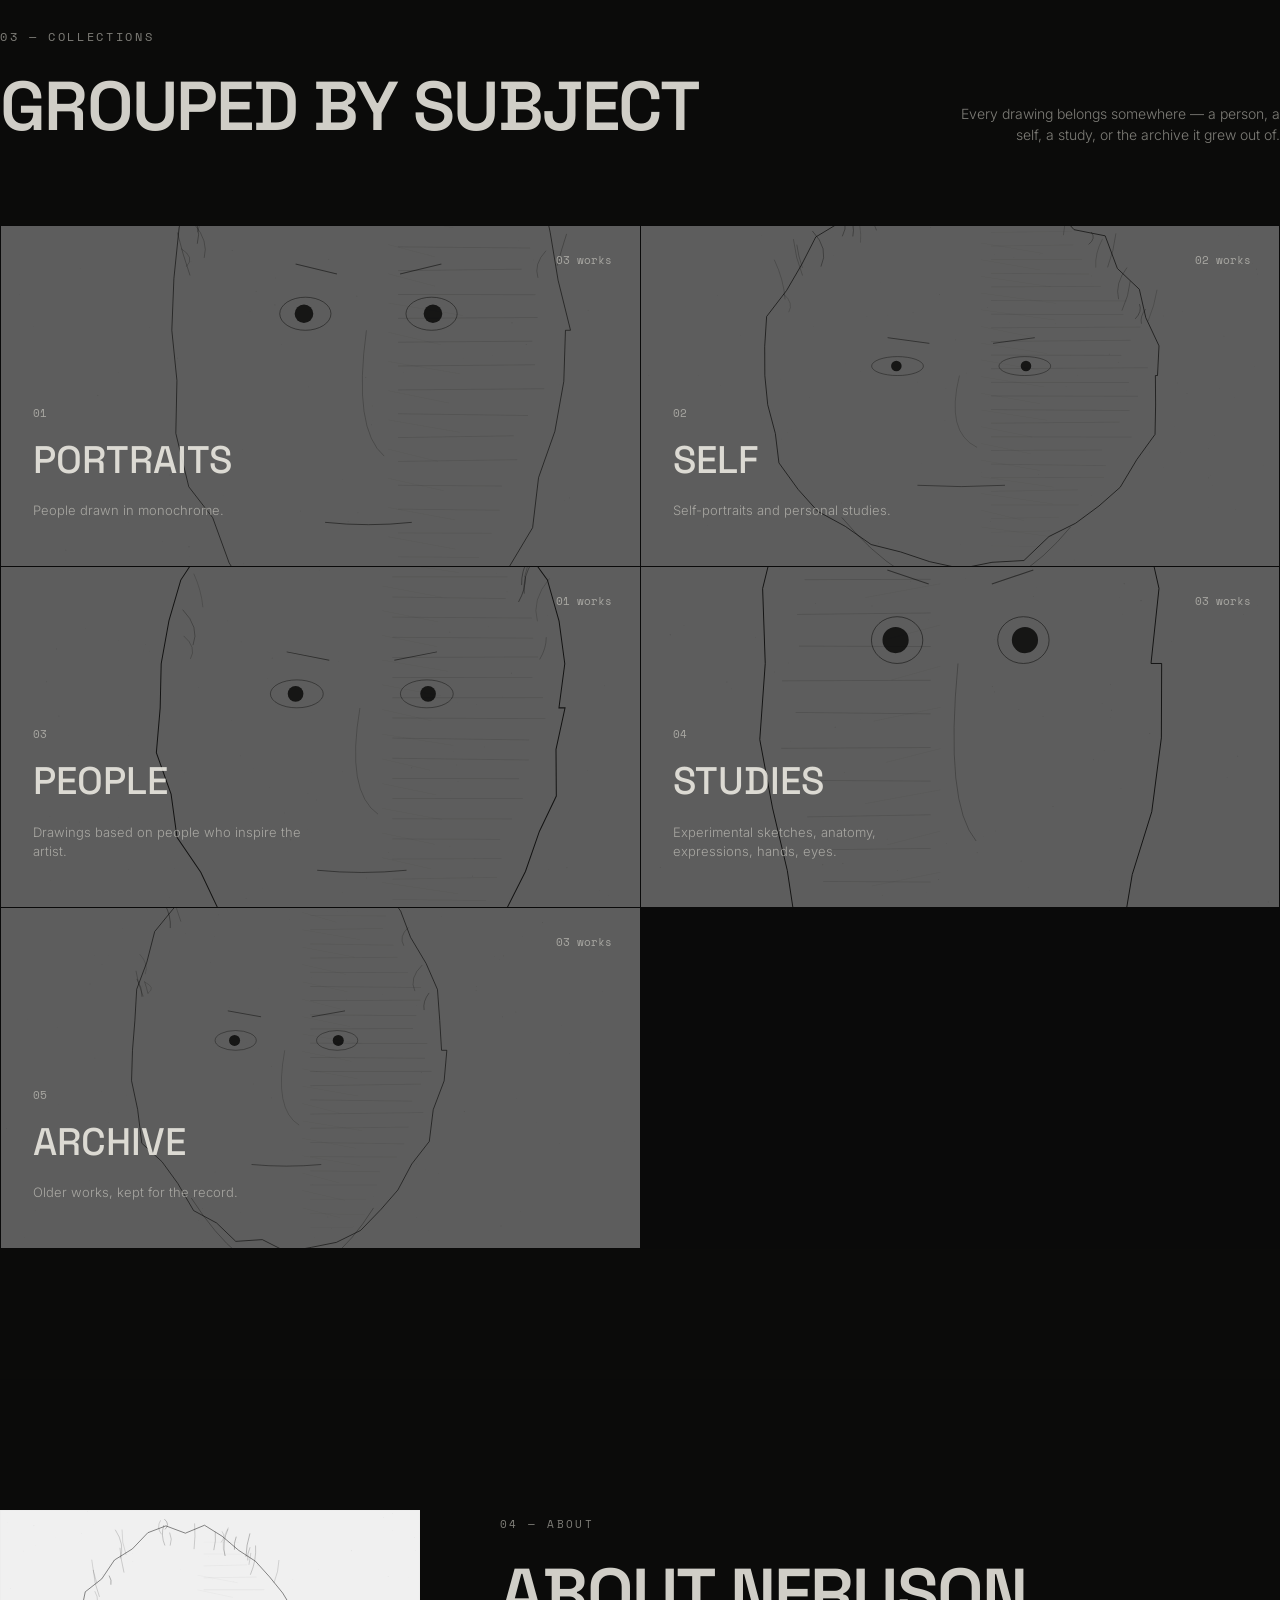
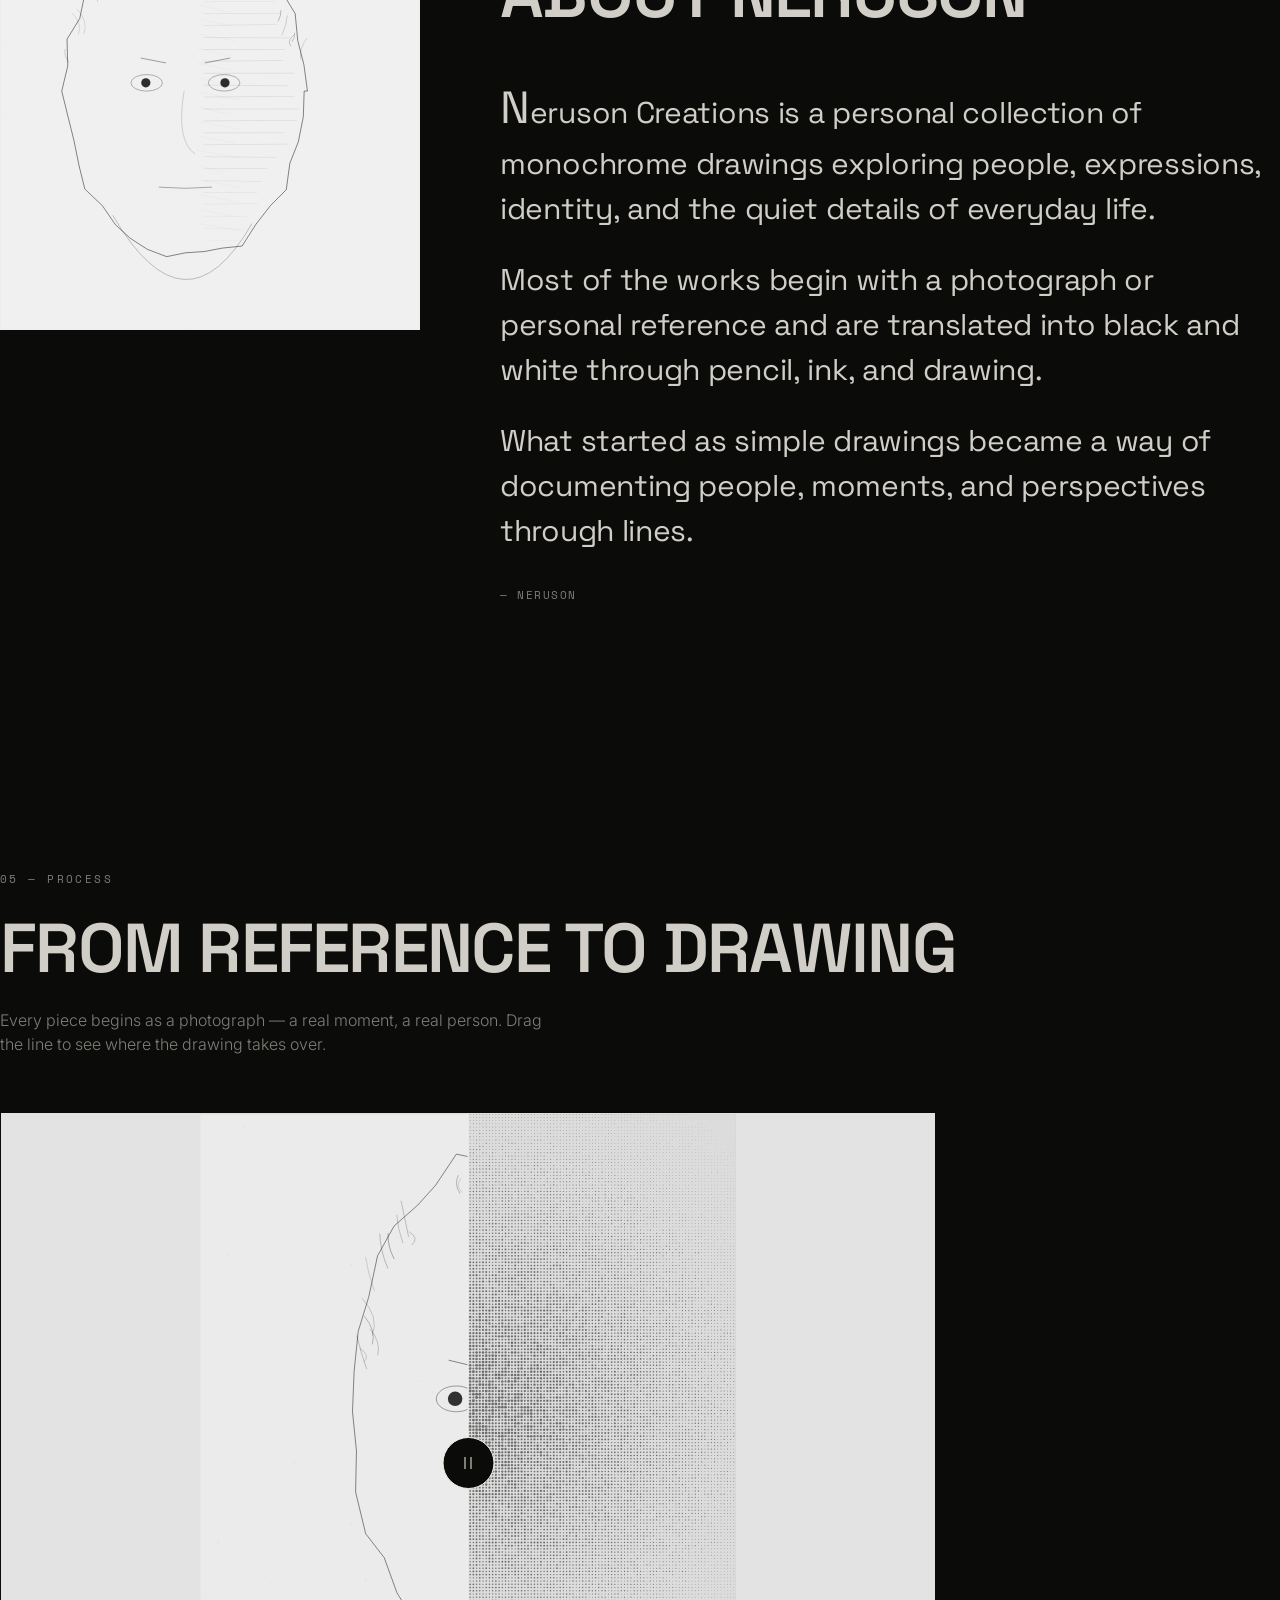
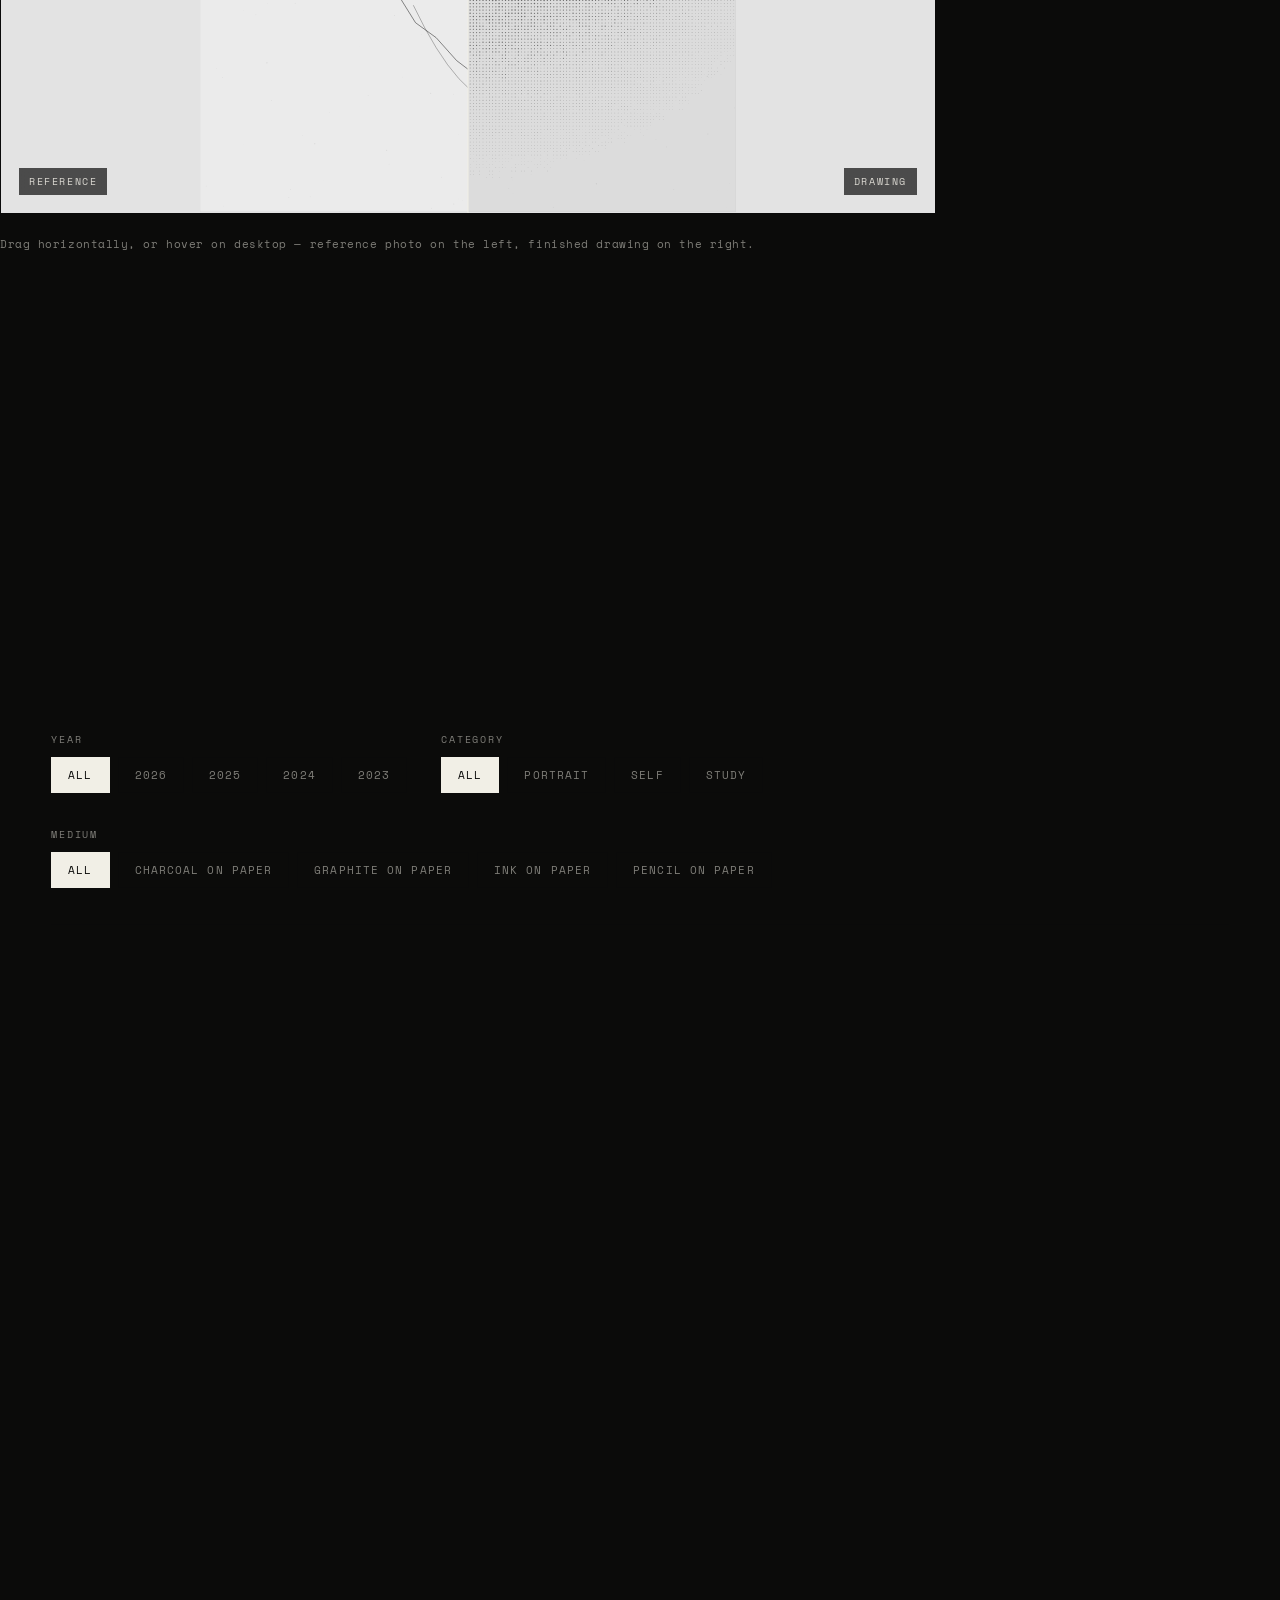
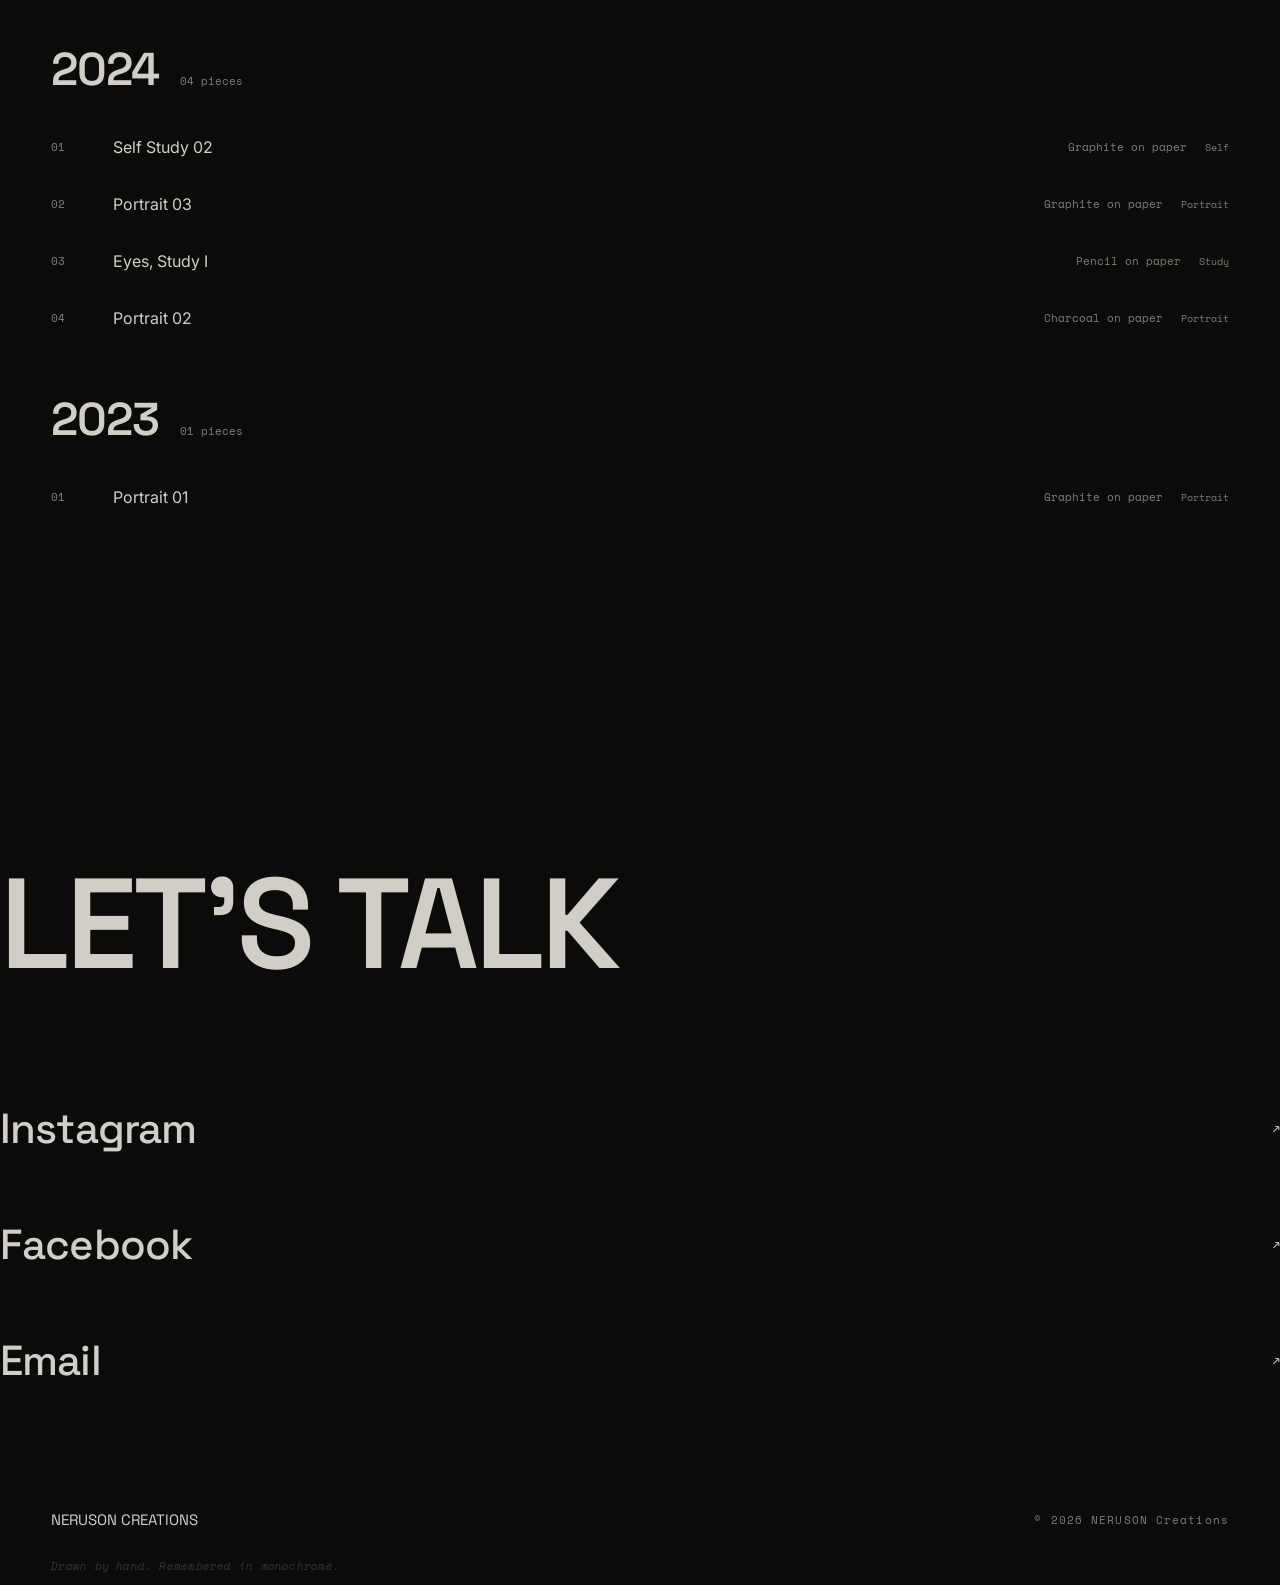
==== commit f7772294: "Edited All" ====
--- a/index.html
+++ b/index.html
@@ -56,7 +56,7 @@
       <span class="line small"><span class="js-hero-sub">Drawn in monochrome.</span></span>
     </h1>
     <div class="hero-foot">
-      <p class="hero-sub">Personal drawings of people the artist admires, is close to, or sees in the mirror — translated into graphite and ink.</p>
+      <p class="hero-sub js-hero-paragraph">Personal drawings of people the artist admires, is close to, or sees in the mirror — translated into graphite and ink.</p>
       <div class="scroll-indicator"><span class="bar"></span> Scroll to explore ↓</div>
     </div>
   </div>
@@ -68,10 +68,10 @@
   <section id="works" class="wrap">
     <div class="section-head reveal">
       <div>
-        <span class="num eyebrow">01 — Gallery</span>
-        <h2 class="section-title">Selected Works</h2>
-      </div>
-      <p class="section-note">A running collection of portraits, studies, and self-portraits — each one begins with a real reference and ends in graphite or ink.</p>
+        <span class="num eyebrow js-works-eyebrow">01 — Gallery</span>
+        <h2 class="section-title js-works-title">Selected Works</h2>
+      </div>
+      <p class="section-note js-works-note">A running collection of portraits, studies, and self-portraits — each one begins with a real reference and ends in graphite or ink.</p>
     </div>
     <div class="filter-bar js-coll-filters"></div>
     <div class="gallery js-gallery"></div>
@@ -84,7 +84,7 @@
         <img class="js-latest-img" src="" alt="">
       </div>
       <div class="latest-body reveal">
-        <span class="eyebrow">02 — The Latest</span>
+        <span class="eyebrow js-latest-eyebrow">02 — The Latest</span>
         <h3 class="latest-title js-latest-title"></h3>
         <div class="latest-meta js-latest-meta"></div>
         <p class="latest-desc js-latest-desc"></p>
@@ -97,10 +97,10 @@
   <section class="collections wrap">
     <div class="section-head reveal">
       <div>
-        <span class="num eyebrow">03 — Collections</span>
-        <h2 class="section-title">Grouped by Subject</h2>
-      </div>
-      <p class="section-note">Every drawing belongs somewhere — a person, a self, a study, or the archive it grew out of.</p>
+        <span class="num eyebrow js-collections-eyebrow">03 — Collections</span>
+        <h2 class="section-title js-collections-title">Grouped by Subject</h2>
+      </div>
+      <p class="section-note js-collections-note">Every drawing belongs somewhere — a person, a self, a study, or the archive it grew out of.</p>
     </div>
     <div class="coll-grid js-collections"></div>
   </section>
@@ -112,7 +112,7 @@
         <img class="js-about-img" src="" alt="Self portrait">
       </div>
       <div class="reveal">
-        <span class="eyebrow">04 — About</span>
+        <span class="eyebrow js-about-eyebrow">04 — About</span>
         <h2 class="section-title js-about-title" style="margin-bottom:28px;"></h2>
         <div class="about-text js-about-text"></div>
         <div class="about-signoff">— Neruson</div>
@@ -123,9 +123,9 @@
   <!-- ============================ PROCESS ============================ -->
   <section class="process wrap">
     <div class="reveal">
-      <span class="eyebrow">05 — Process</span>
-      <h2 class="section-title">From Reference to Drawing</h2>
-      <p class="process-intro">Every piece begins as a photograph — a real moment, a real person. Drag the line to see where the drawing takes over.</p>
+      <span class="eyebrow js-process-eyebrow">05 — Process</span>
+      <h2 class="section-title js-process-title">From Reference to Drawing</h2>
+      <p class="process-intro js-process-intro">Every piece begins as a photograph — a real moment, a real person. Drag the line to see where the drawing takes over.</p>
     </div>
     <div class="compare js-compare js-compare-drag reveal">
       <img class="js-compare-before" src="" alt="Reference photograph">
@@ -136,17 +136,17 @@
       <span class="tag right">Drawing</span>
       <div class="handle"><div class="grip"></div></div>
     </div>
-    <p class="process-caption">Drag horizontally, or hover on desktop — reference photo on the left, finished drawing on the right.</p>
+    <p class="process-caption js-process-caption">Drag horizontally, or hover on desktop — reference photo on the left, finished drawing on the right.</p>
   </section>
 
   <!-- ============================ ARCHIVE ============================ -->
   <section id="archive" class="wrap" style="padding-top:110px;">
     <div class="section-head reveal" style="padding-top:0;">
       <div>
-        <span class="num eyebrow">06 — Archive</span>
-        <h2 class="section-title">The Full Catalog</h2>
-      </div>
-      <p class="section-note">Every piece, chronologically. Filter by year, category, or medium to find your way through.</p>
+        <span class="num eyebrow js-archive-eyebrow">06 — Archive</span>
+        <h2 class="section-title js-archive-title">The Full Catalog</h2>
+      </div>
+      <p class="section-note js-archive-note">Every piece, chronologically. Filter by year, category, or medium to find your way through.</p>
     </div>
     <div class="archive-filters js-archive-filters"></div>
     <div class="archive-list js-archive"></div>
@@ -154,7 +154,7 @@
 
   <!-- ============================ CONTACT ============================ -->
   <section id="contact" class="contact wrap">
-    <h2 class="contact-title reveal">Let's Talk</h2>
+    <h2 class="contact-title reveal js-contact-title">Let's Talk</h2>
     <div class="contact-links js-contact reveal"></div>
   </section>
 
@@ -171,6 +171,7 @@
   <p class="foot-phrase js-foot-phrase"></p>
 </footer>
 
+<a href="admin.html" class="admin-cta">＋ Manage Artwork</a>
 
 <!-- ============================ LIGHTBOX ============================ -->
 <div class="lightbox">
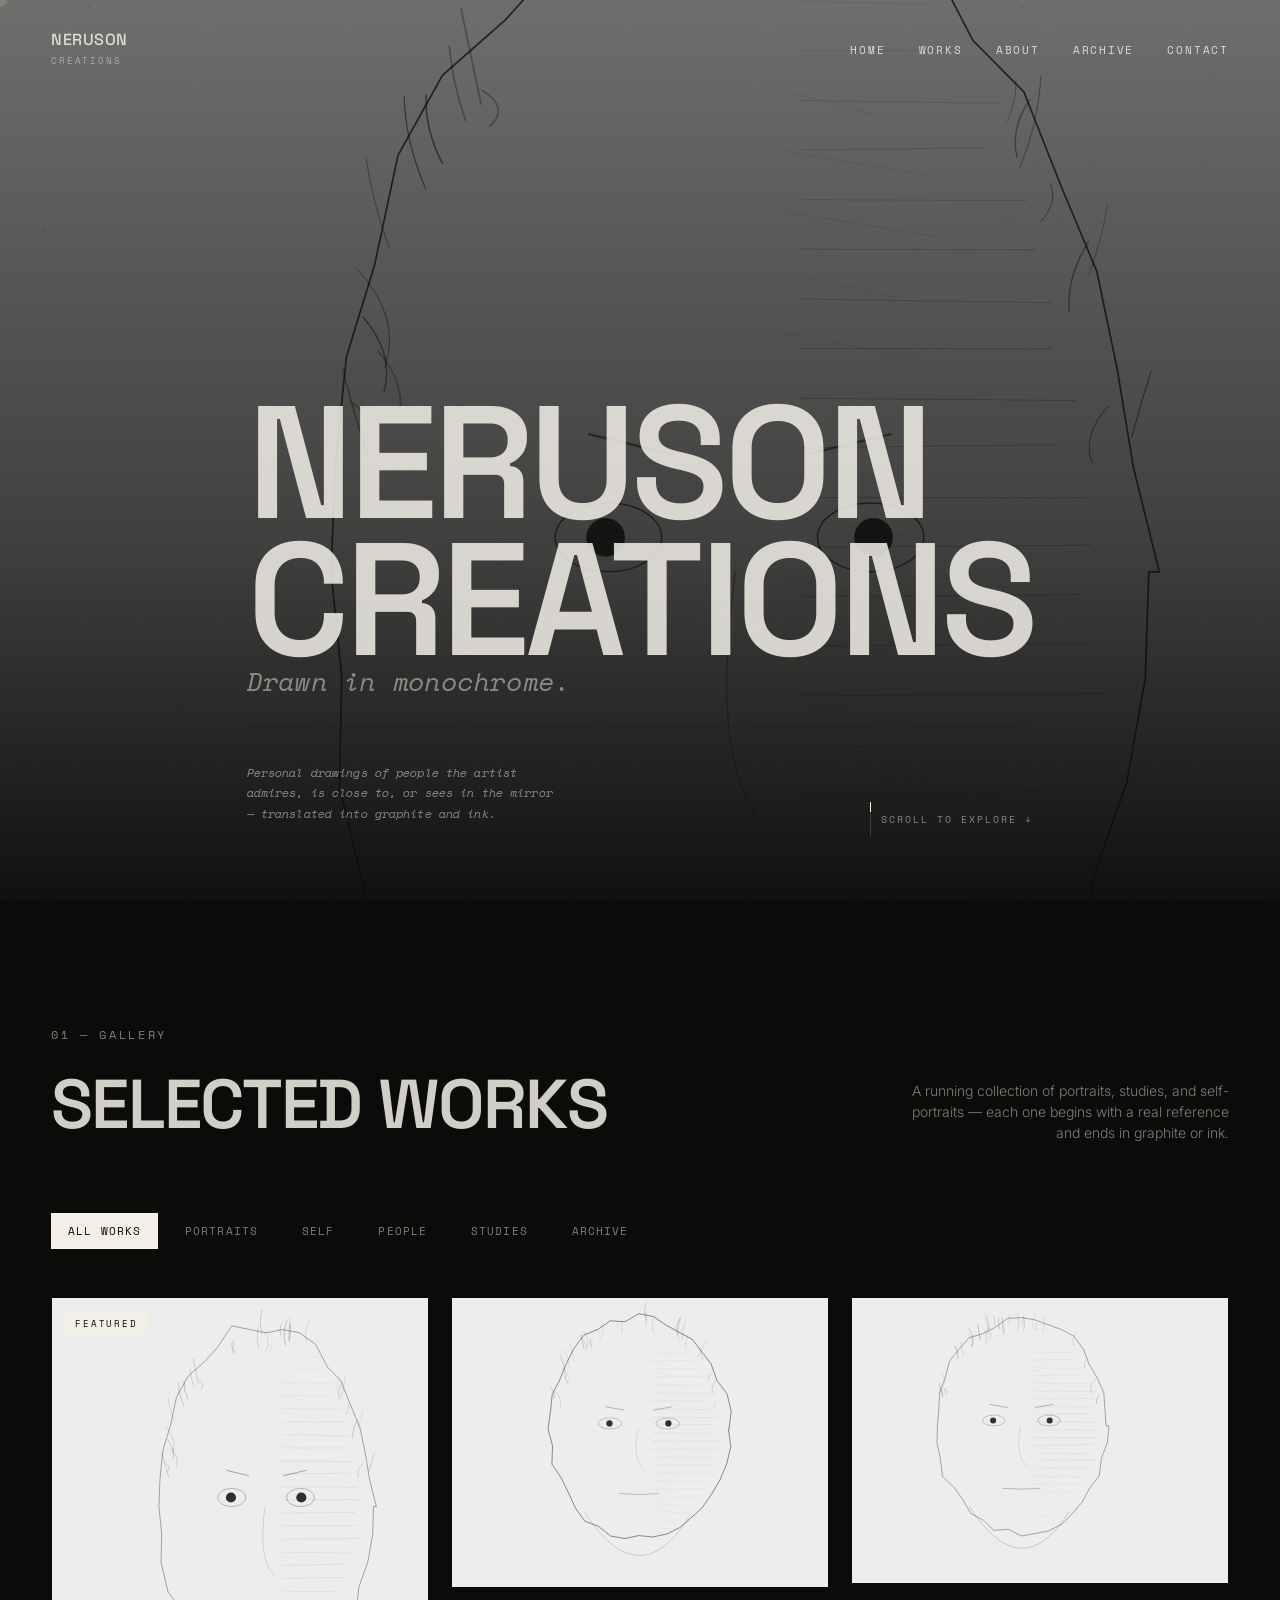
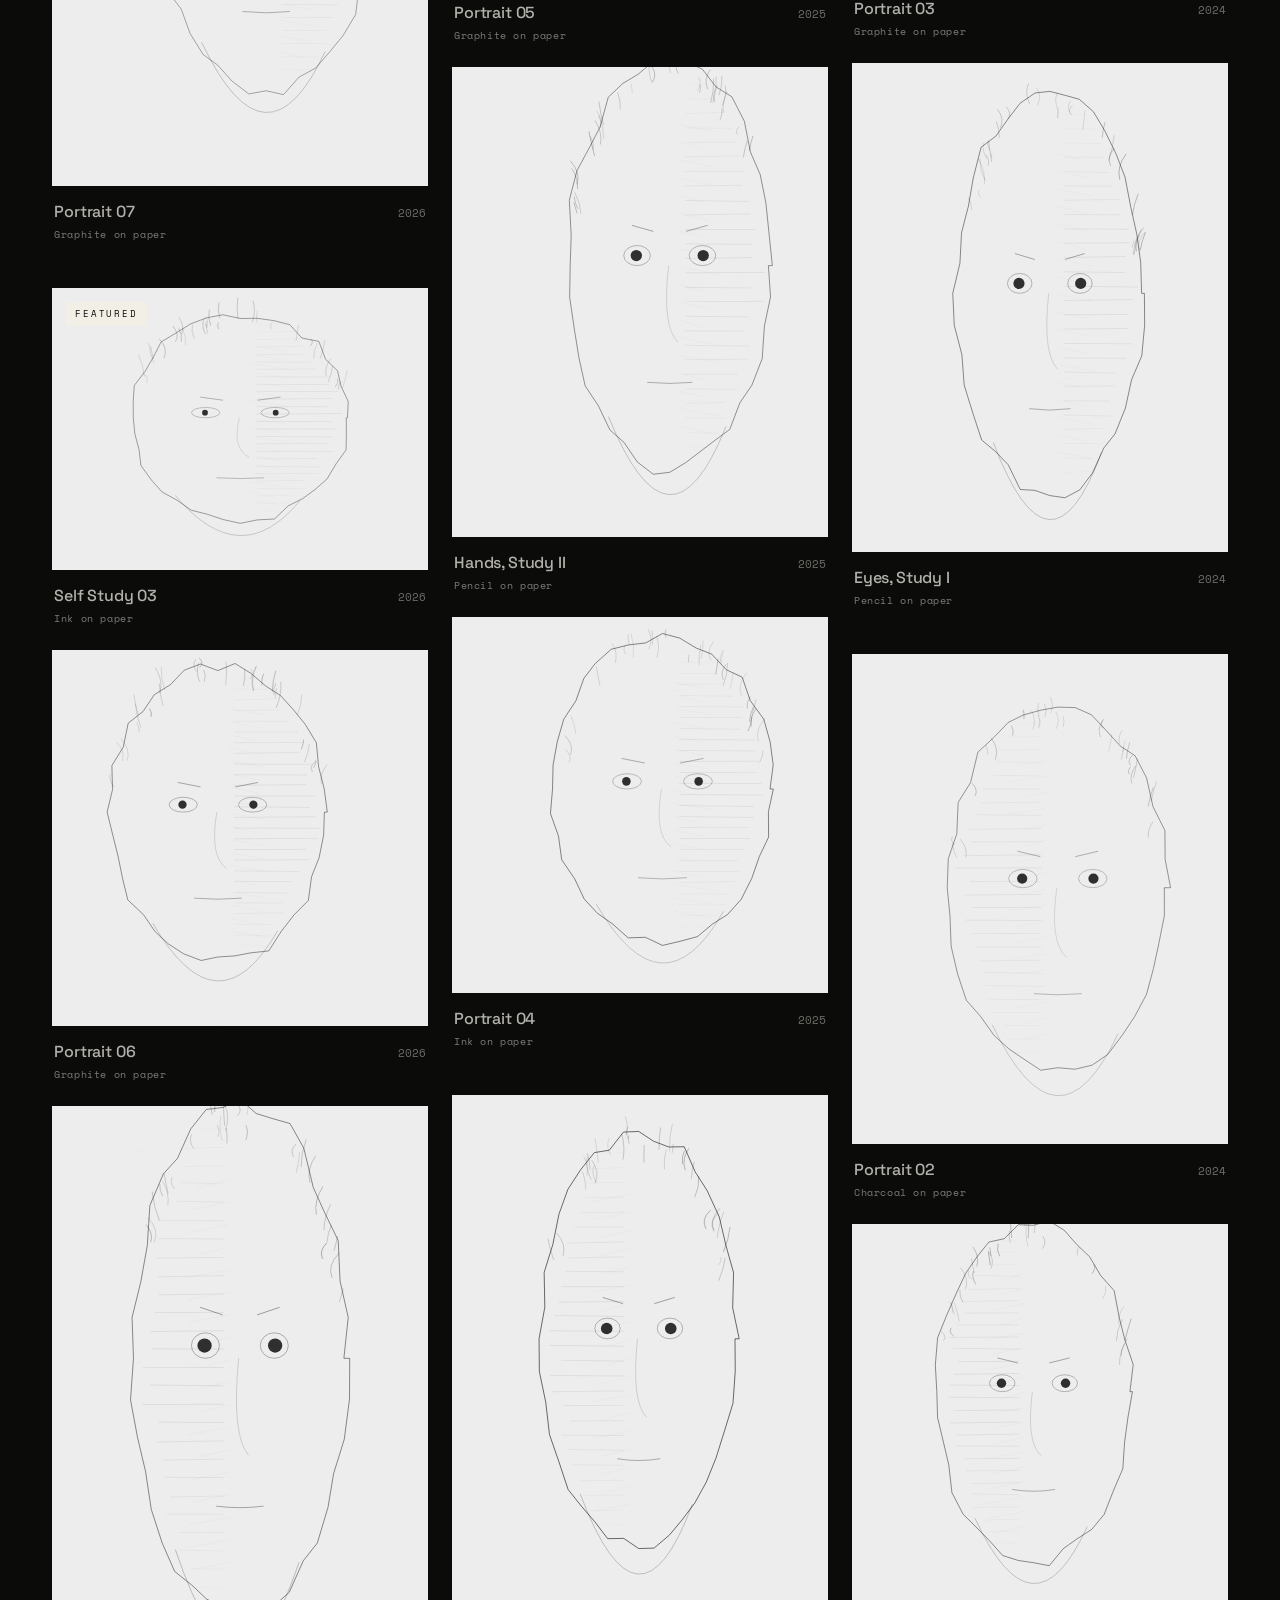
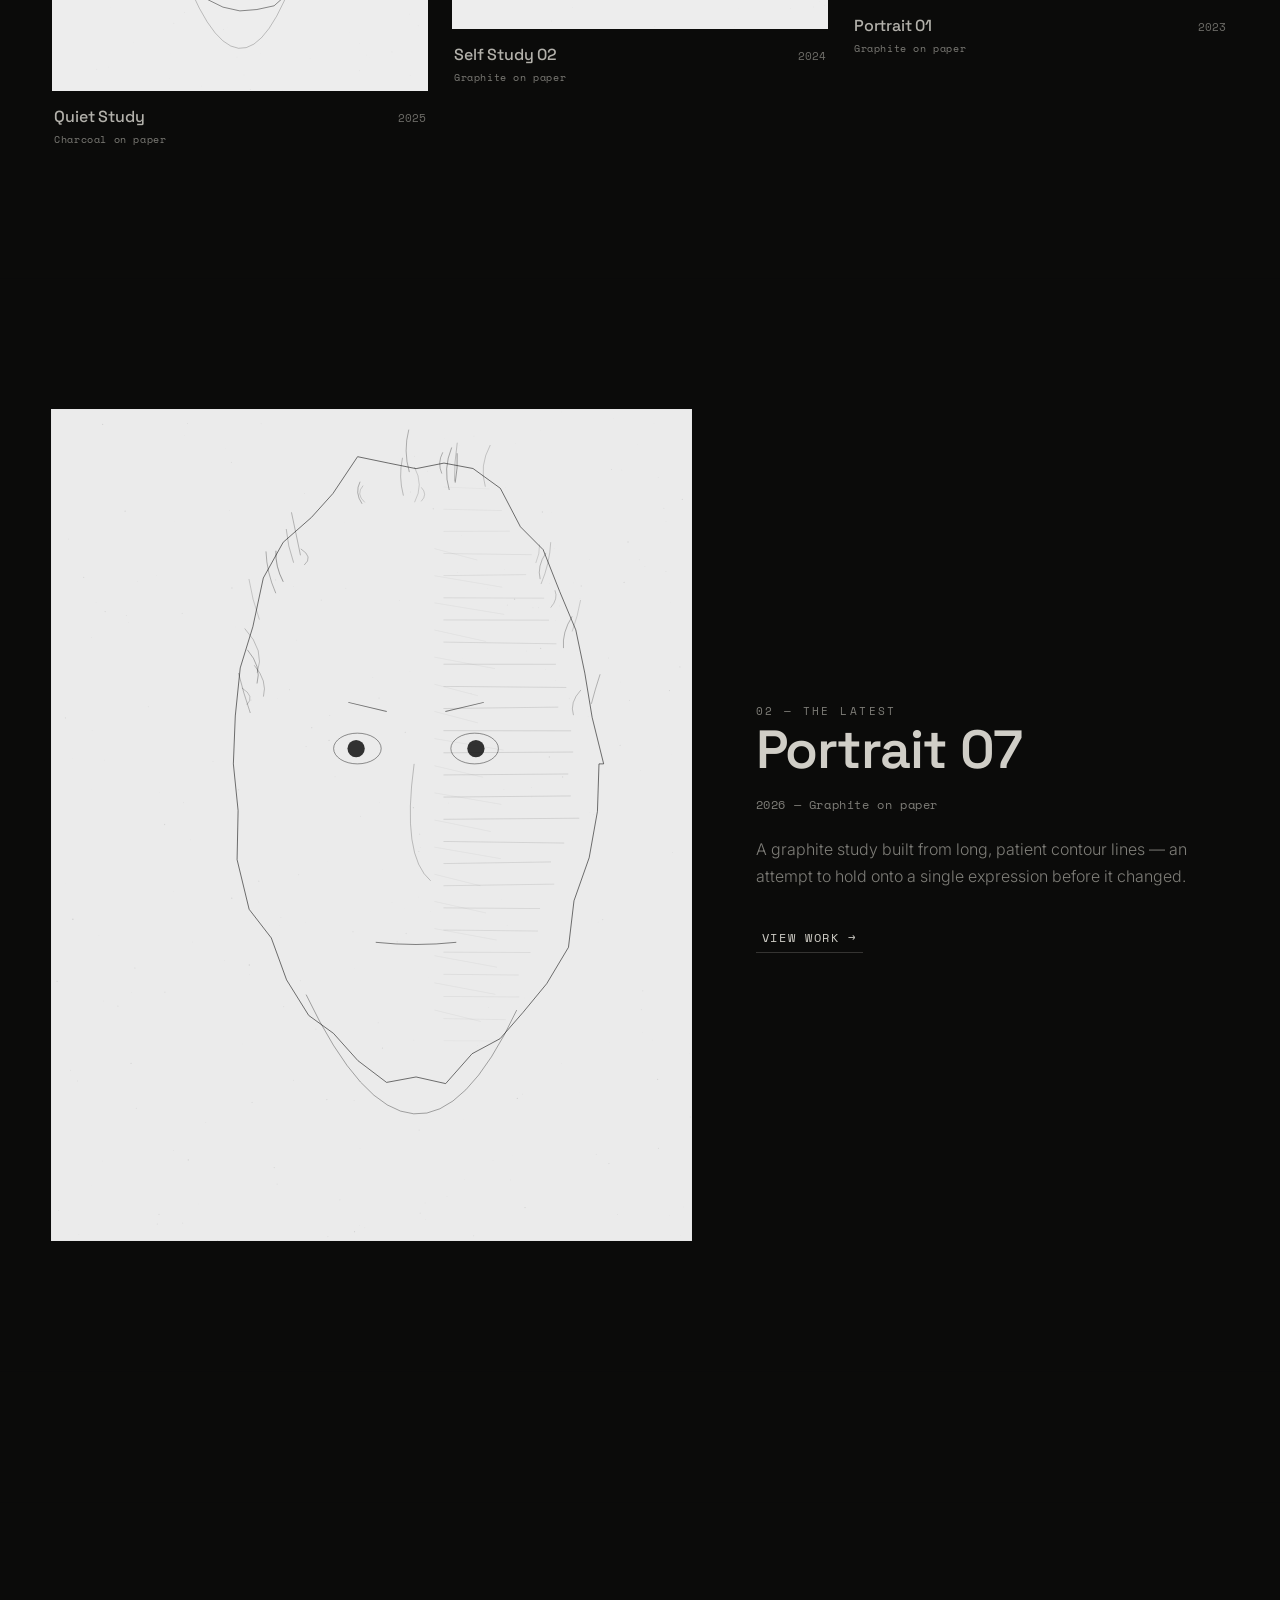
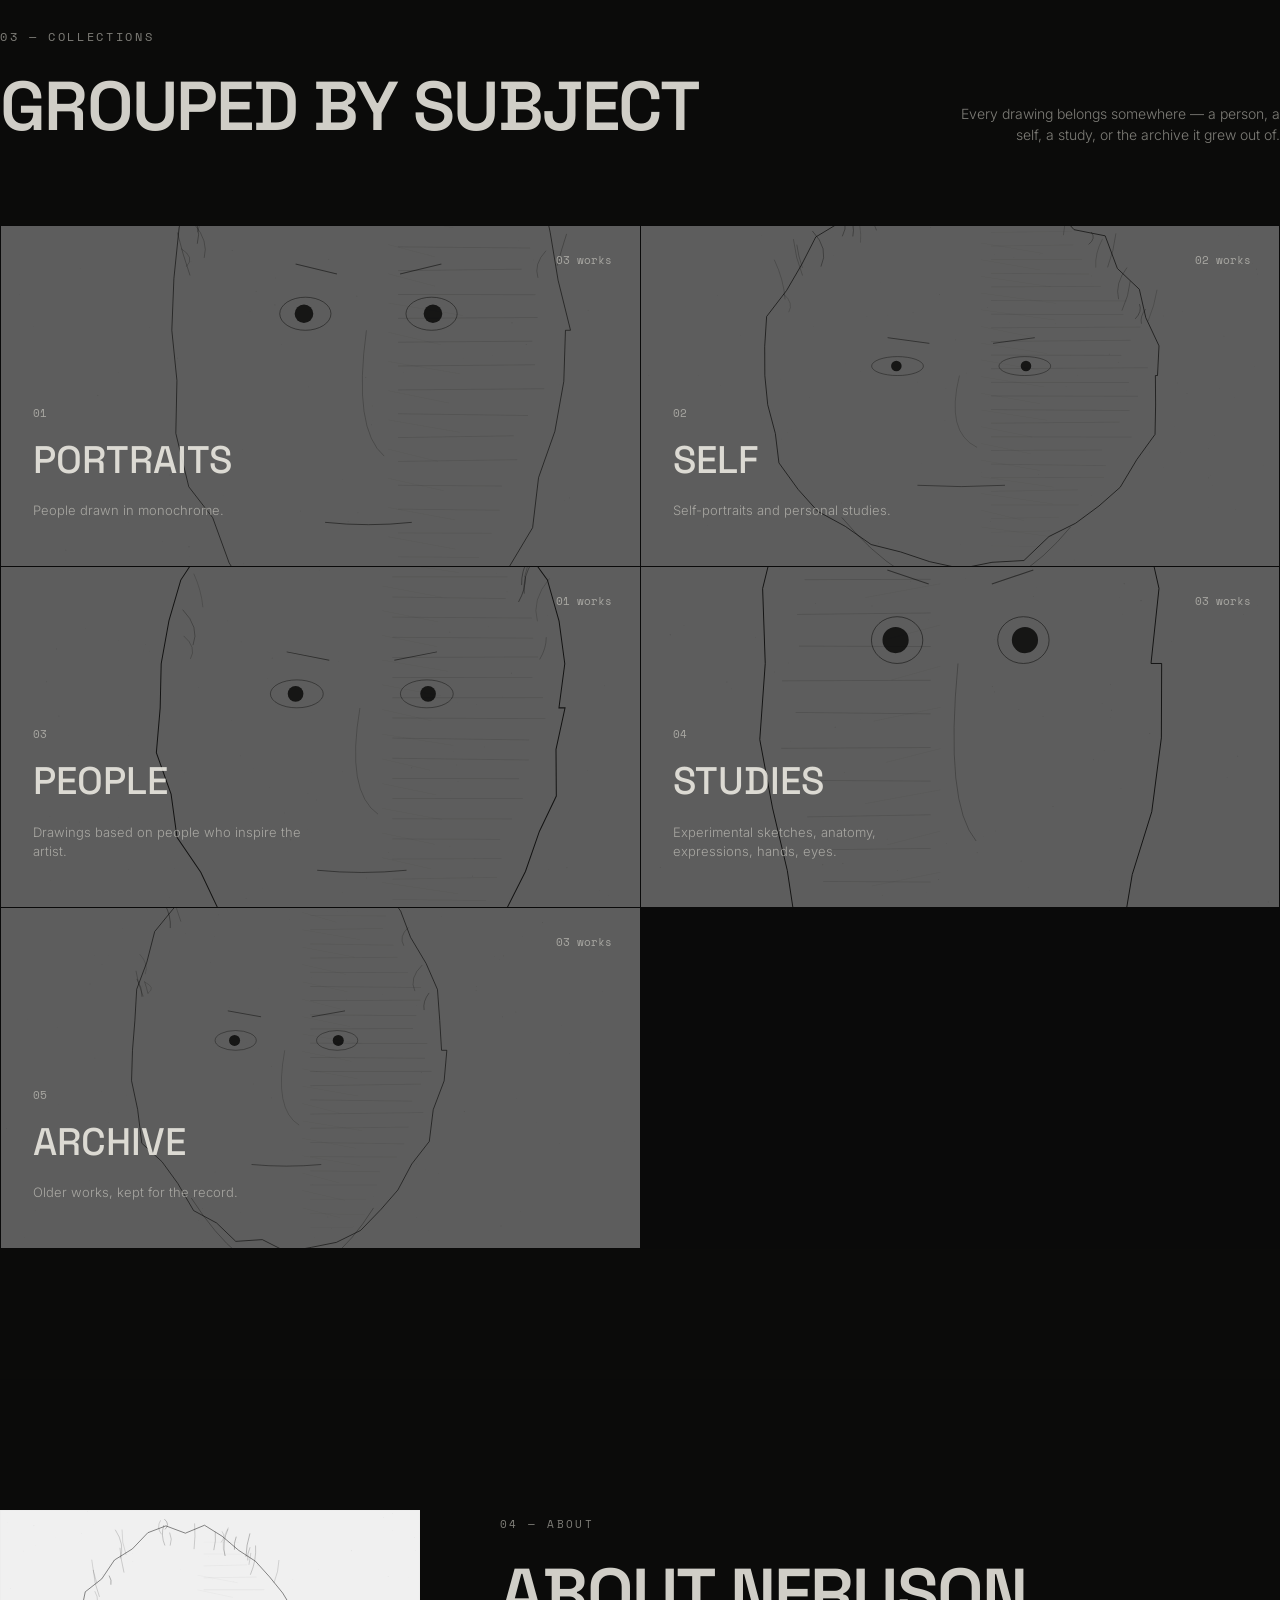
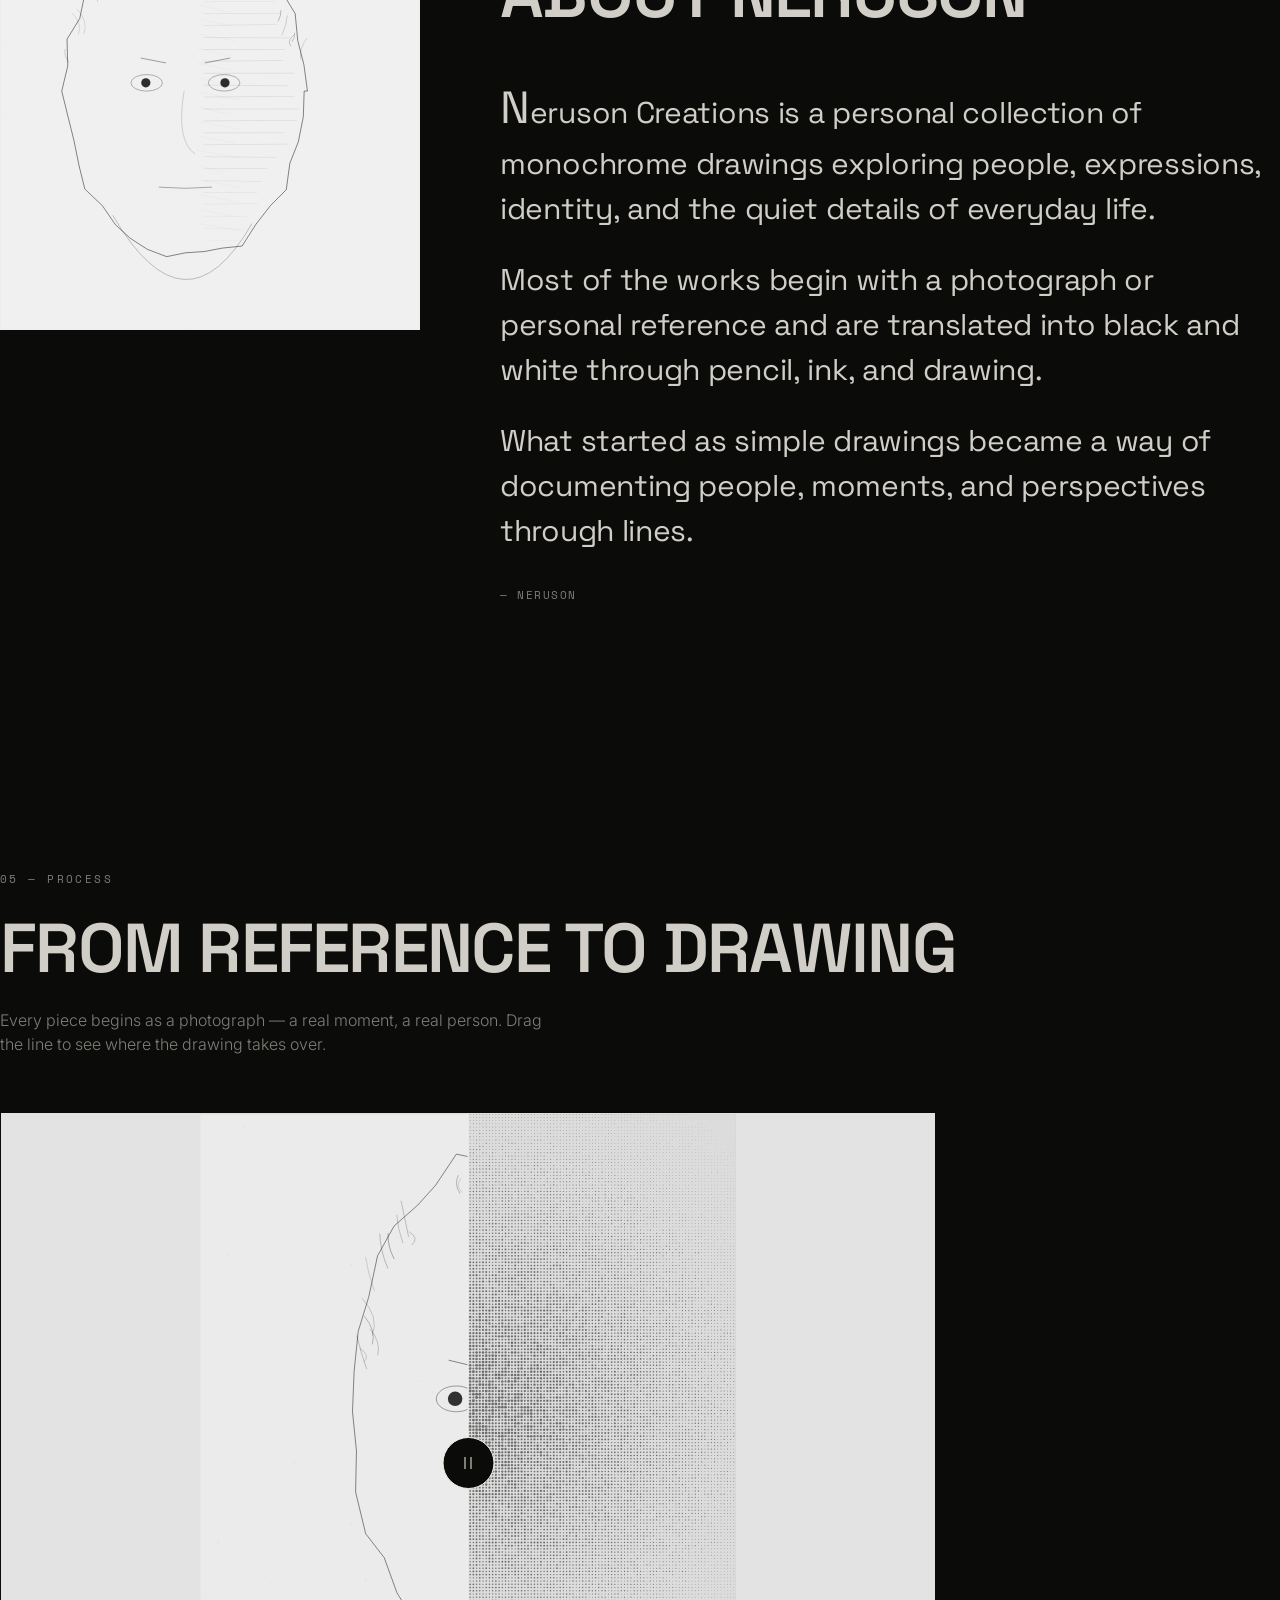
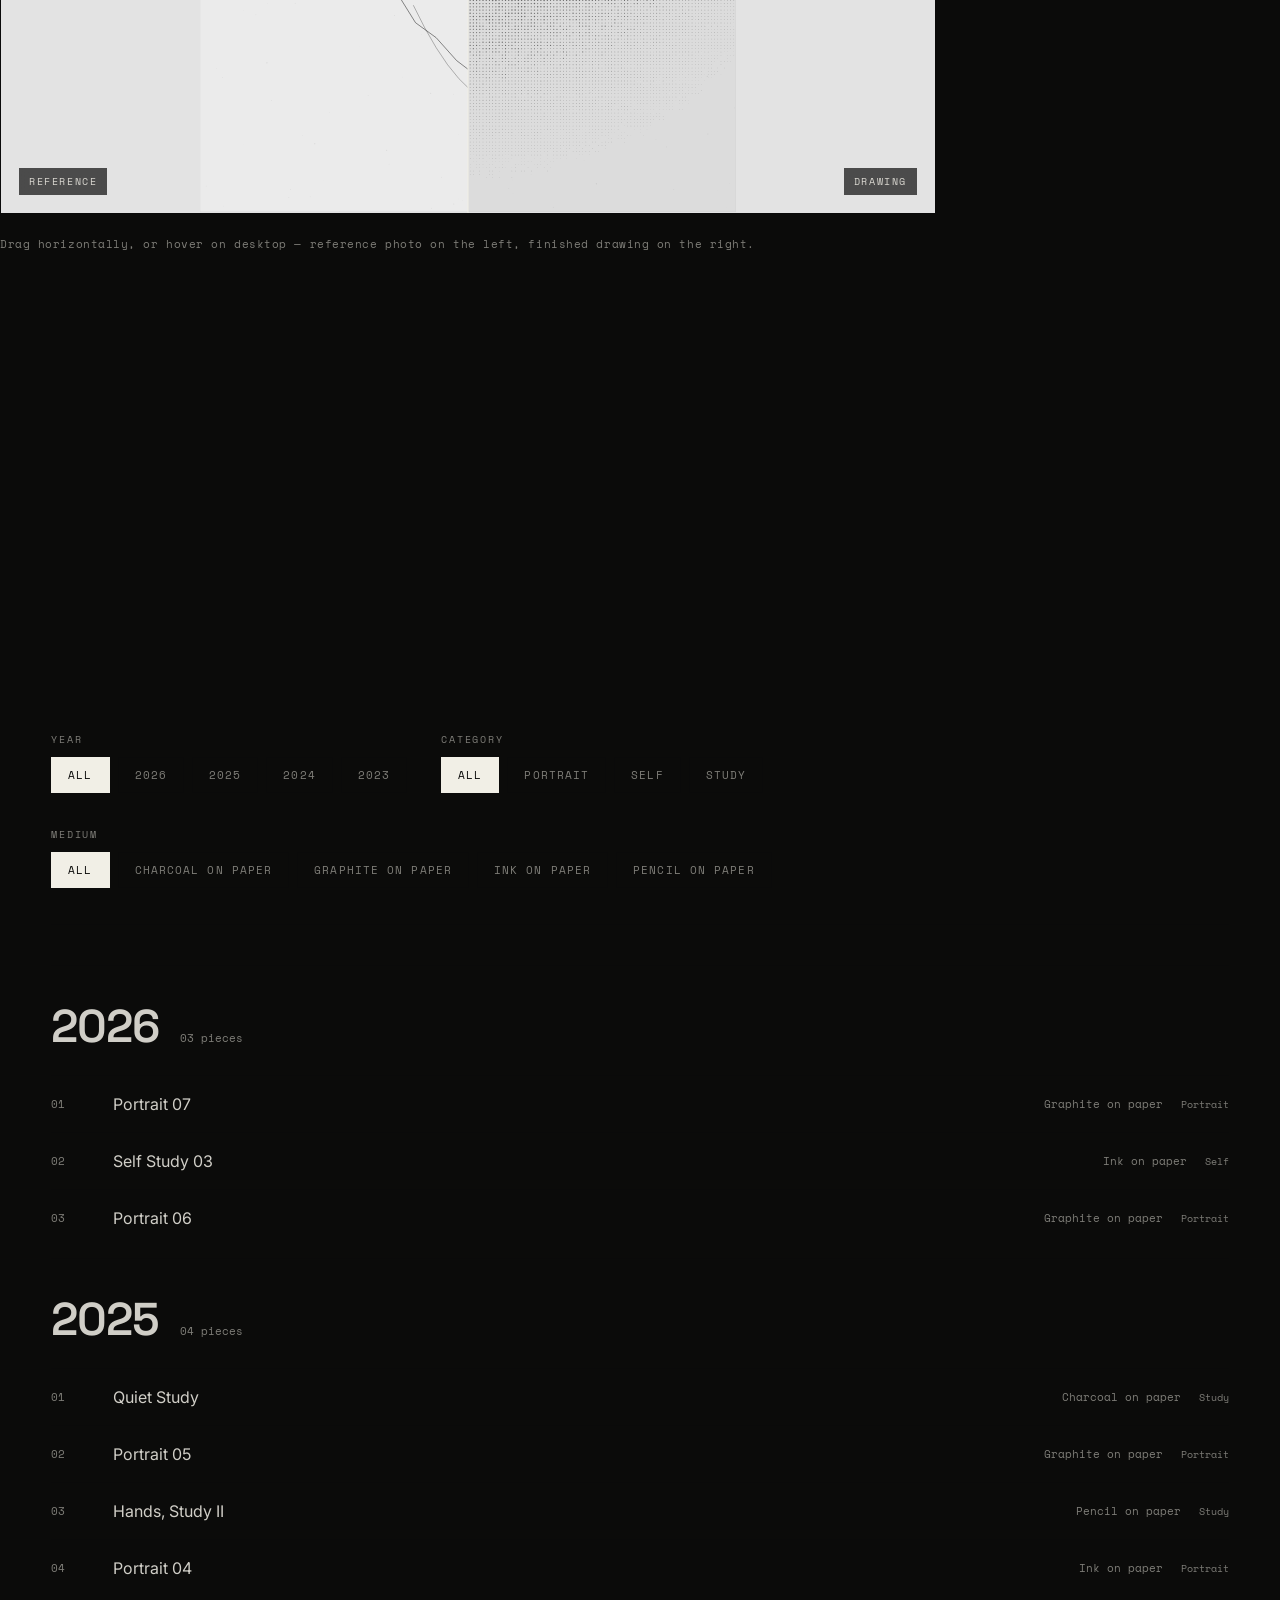
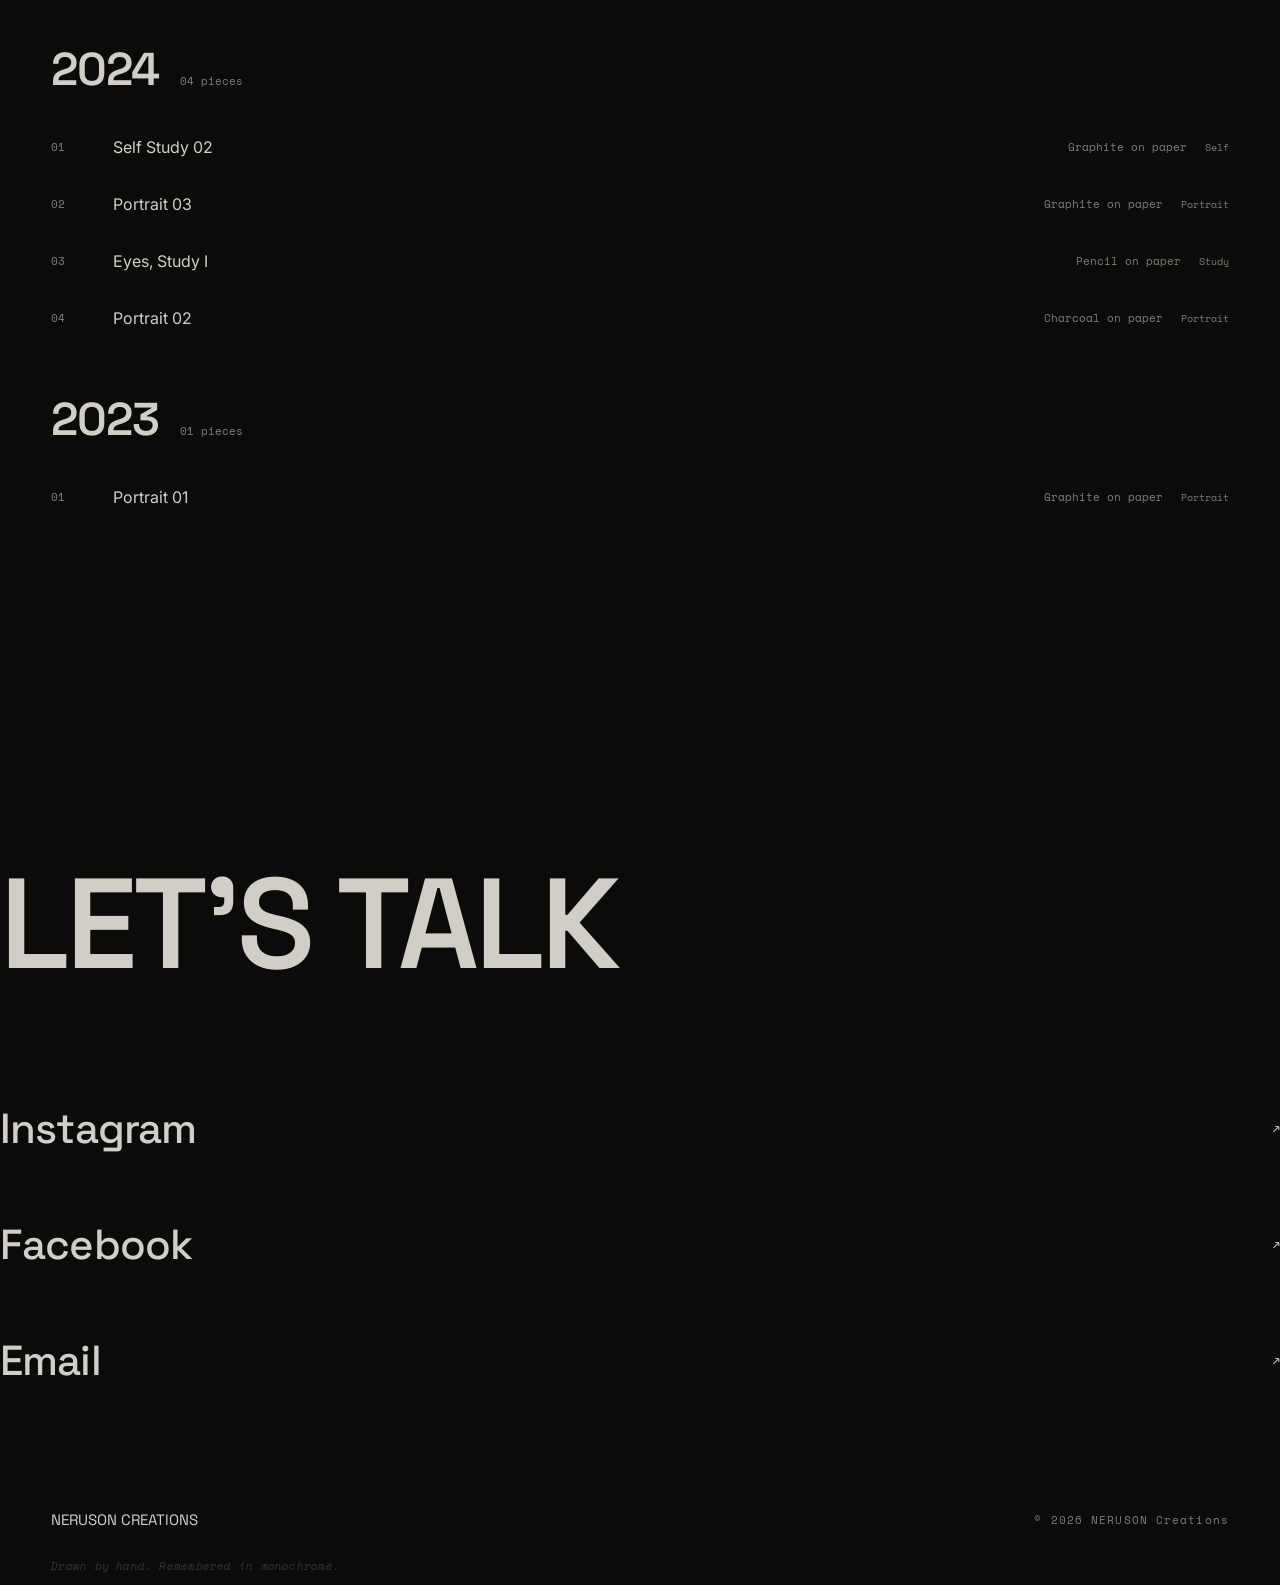
==== commit ed48a5df: "Edited" ====
--- a/index.html
+++ b/index.html
@@ -171,7 +171,6 @@
   <p class="foot-phrase js-foot-phrase"></p>
 </footer>
 
-<a href="admin.html" class="admin-cta">＋ Manage Artwork</a>
 
 <!-- ============================ LIGHTBOX ============================ -->
 <div class="lightbox">
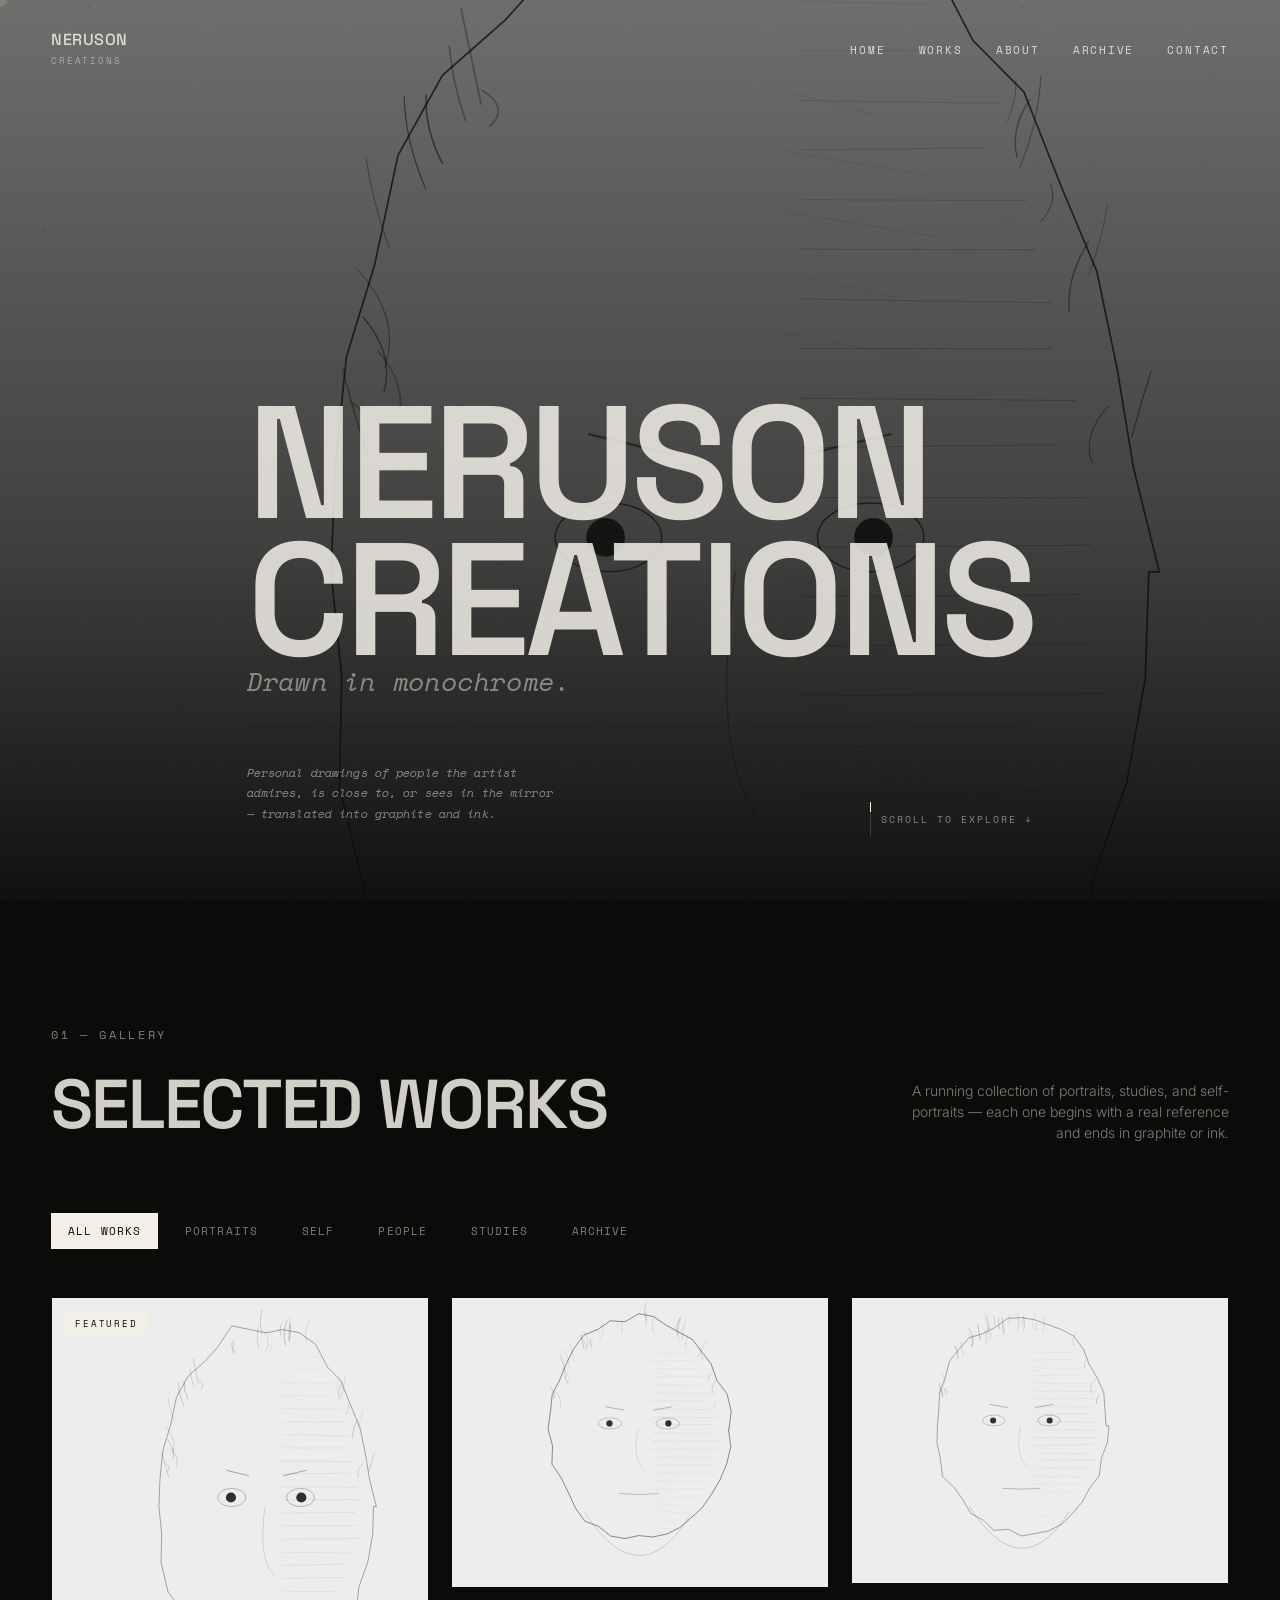
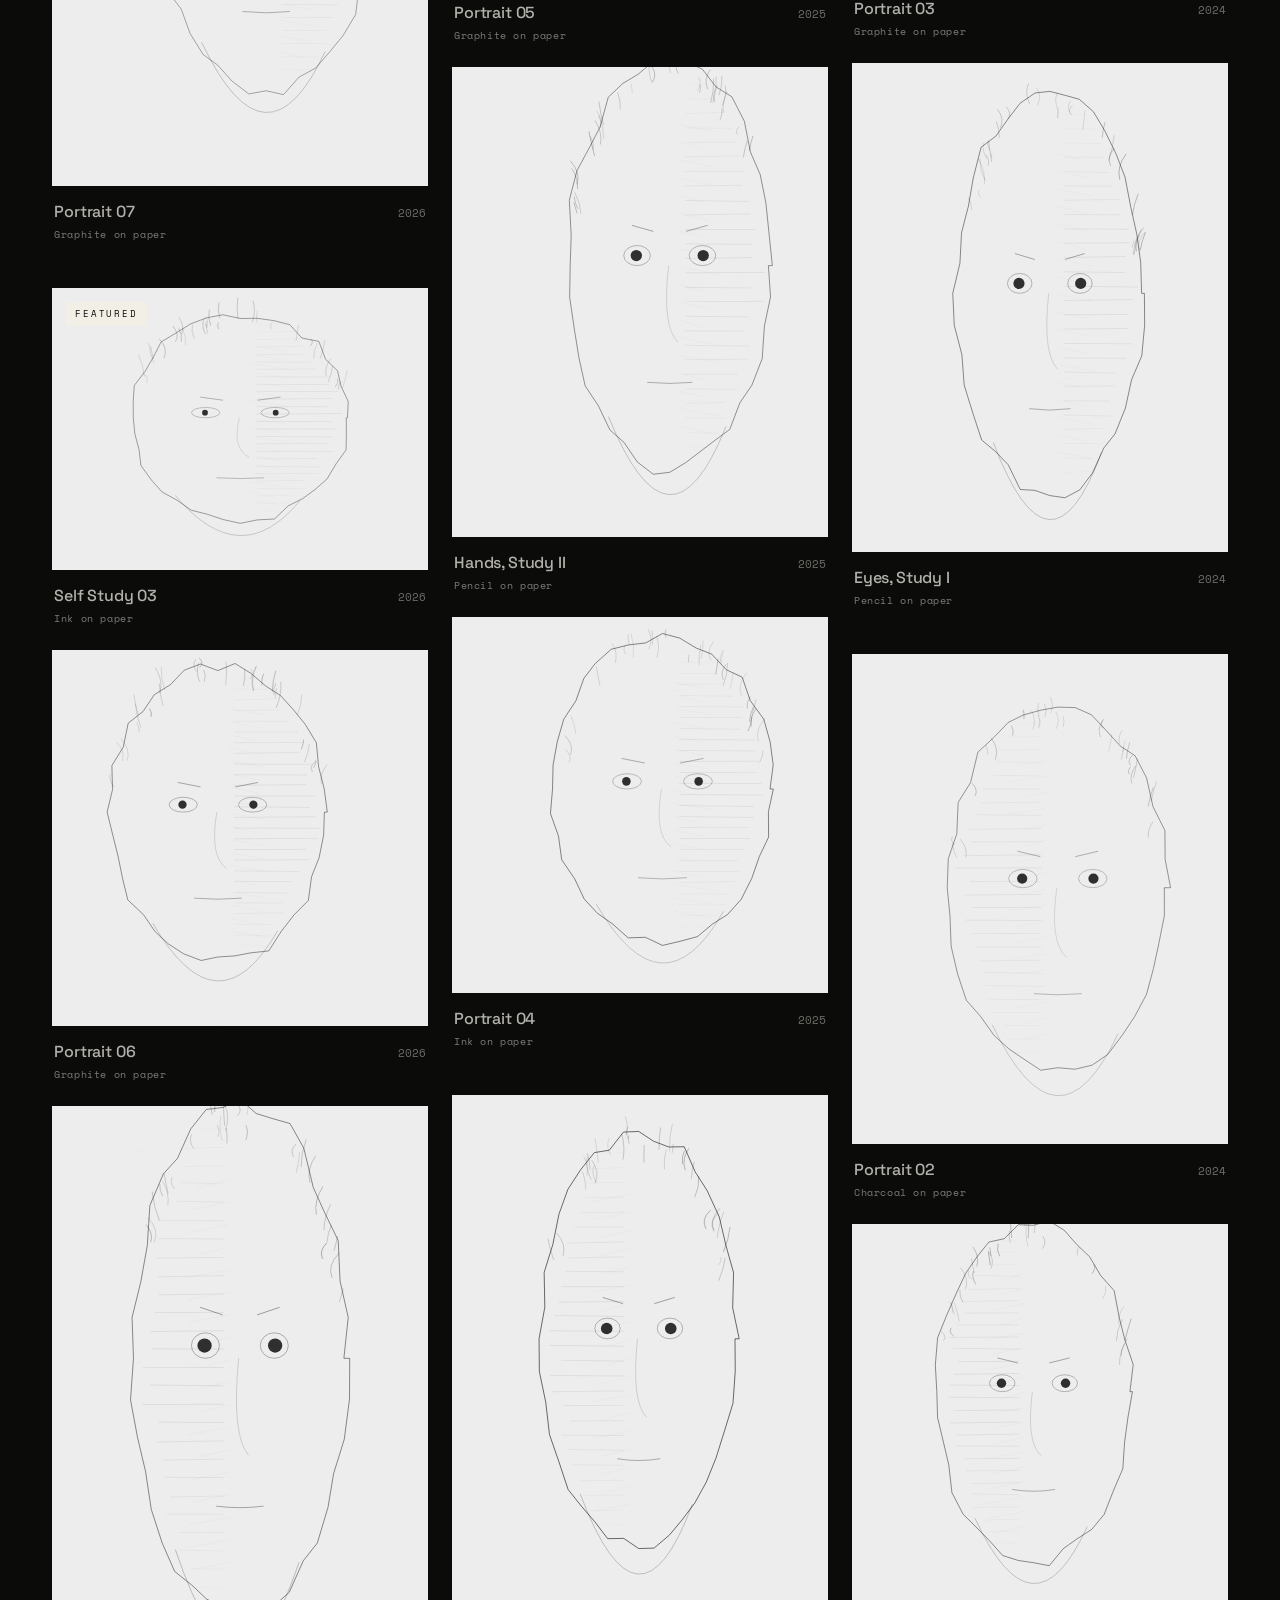
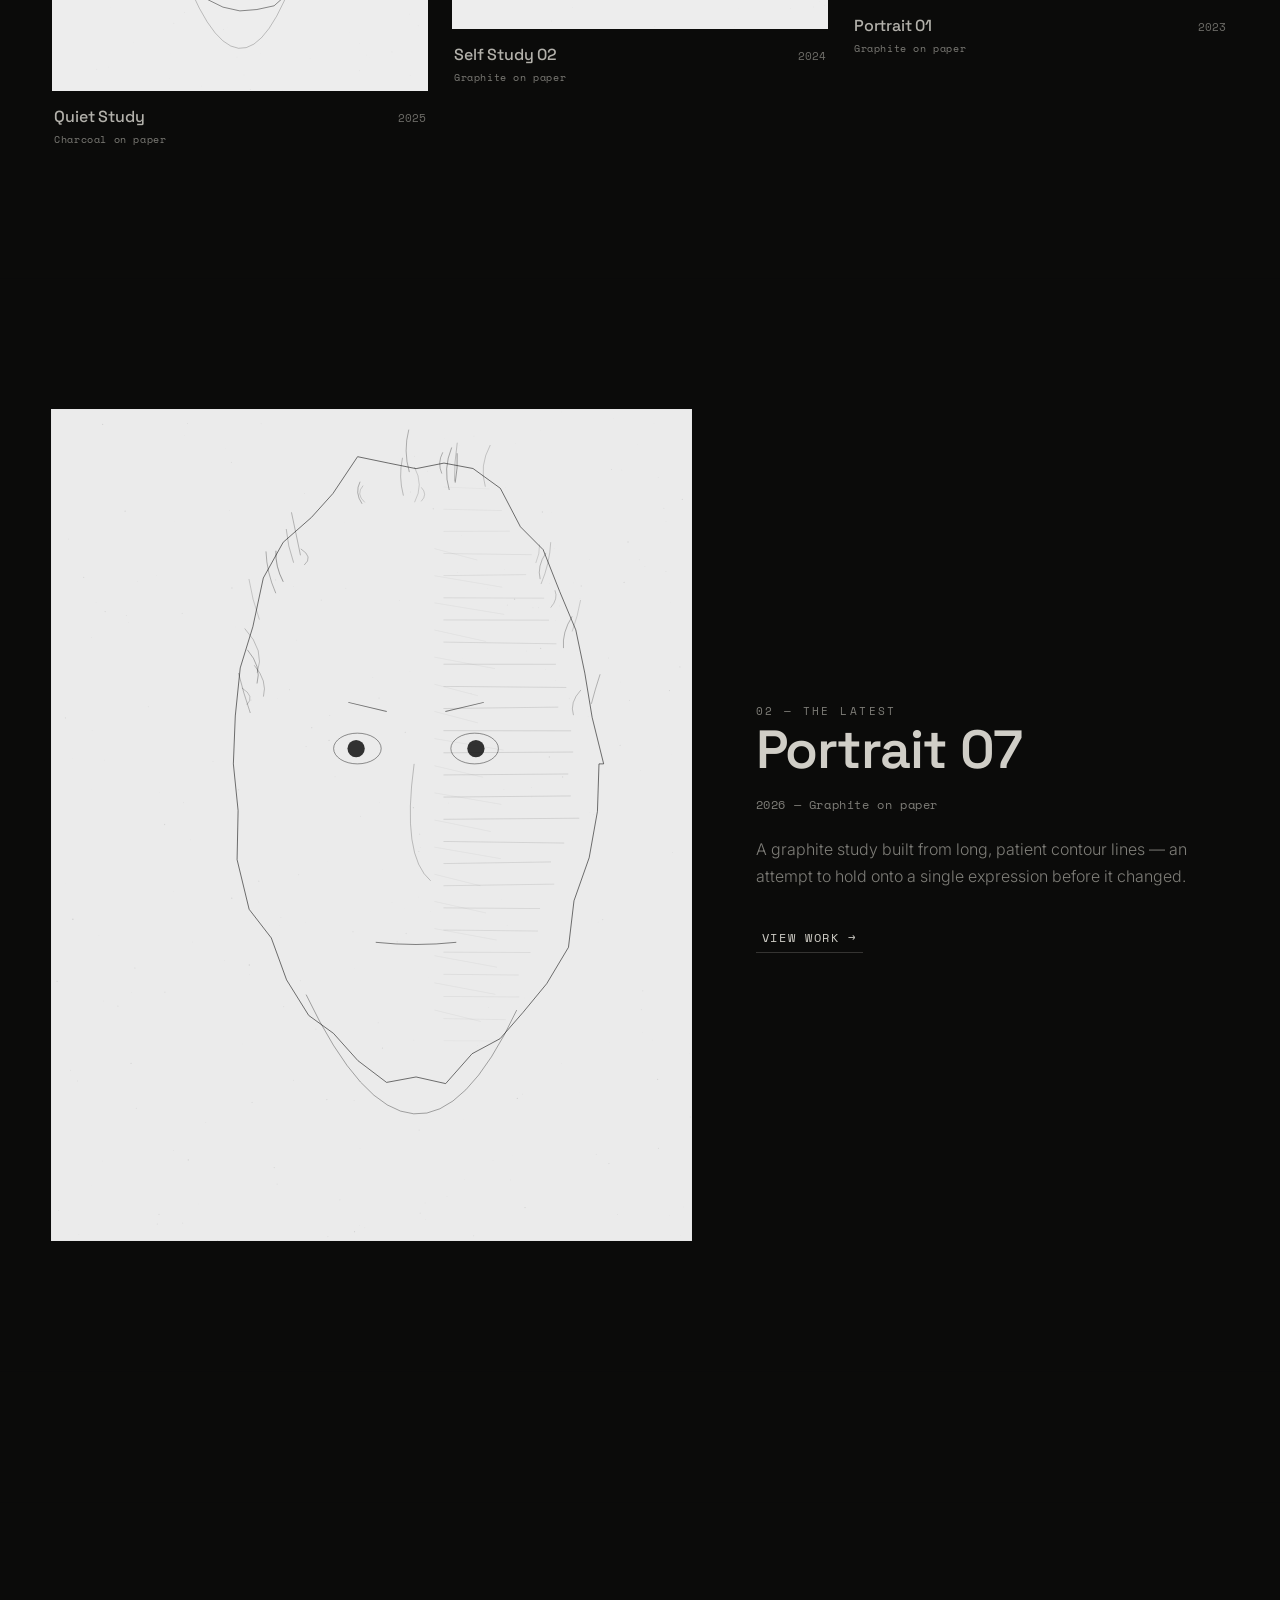
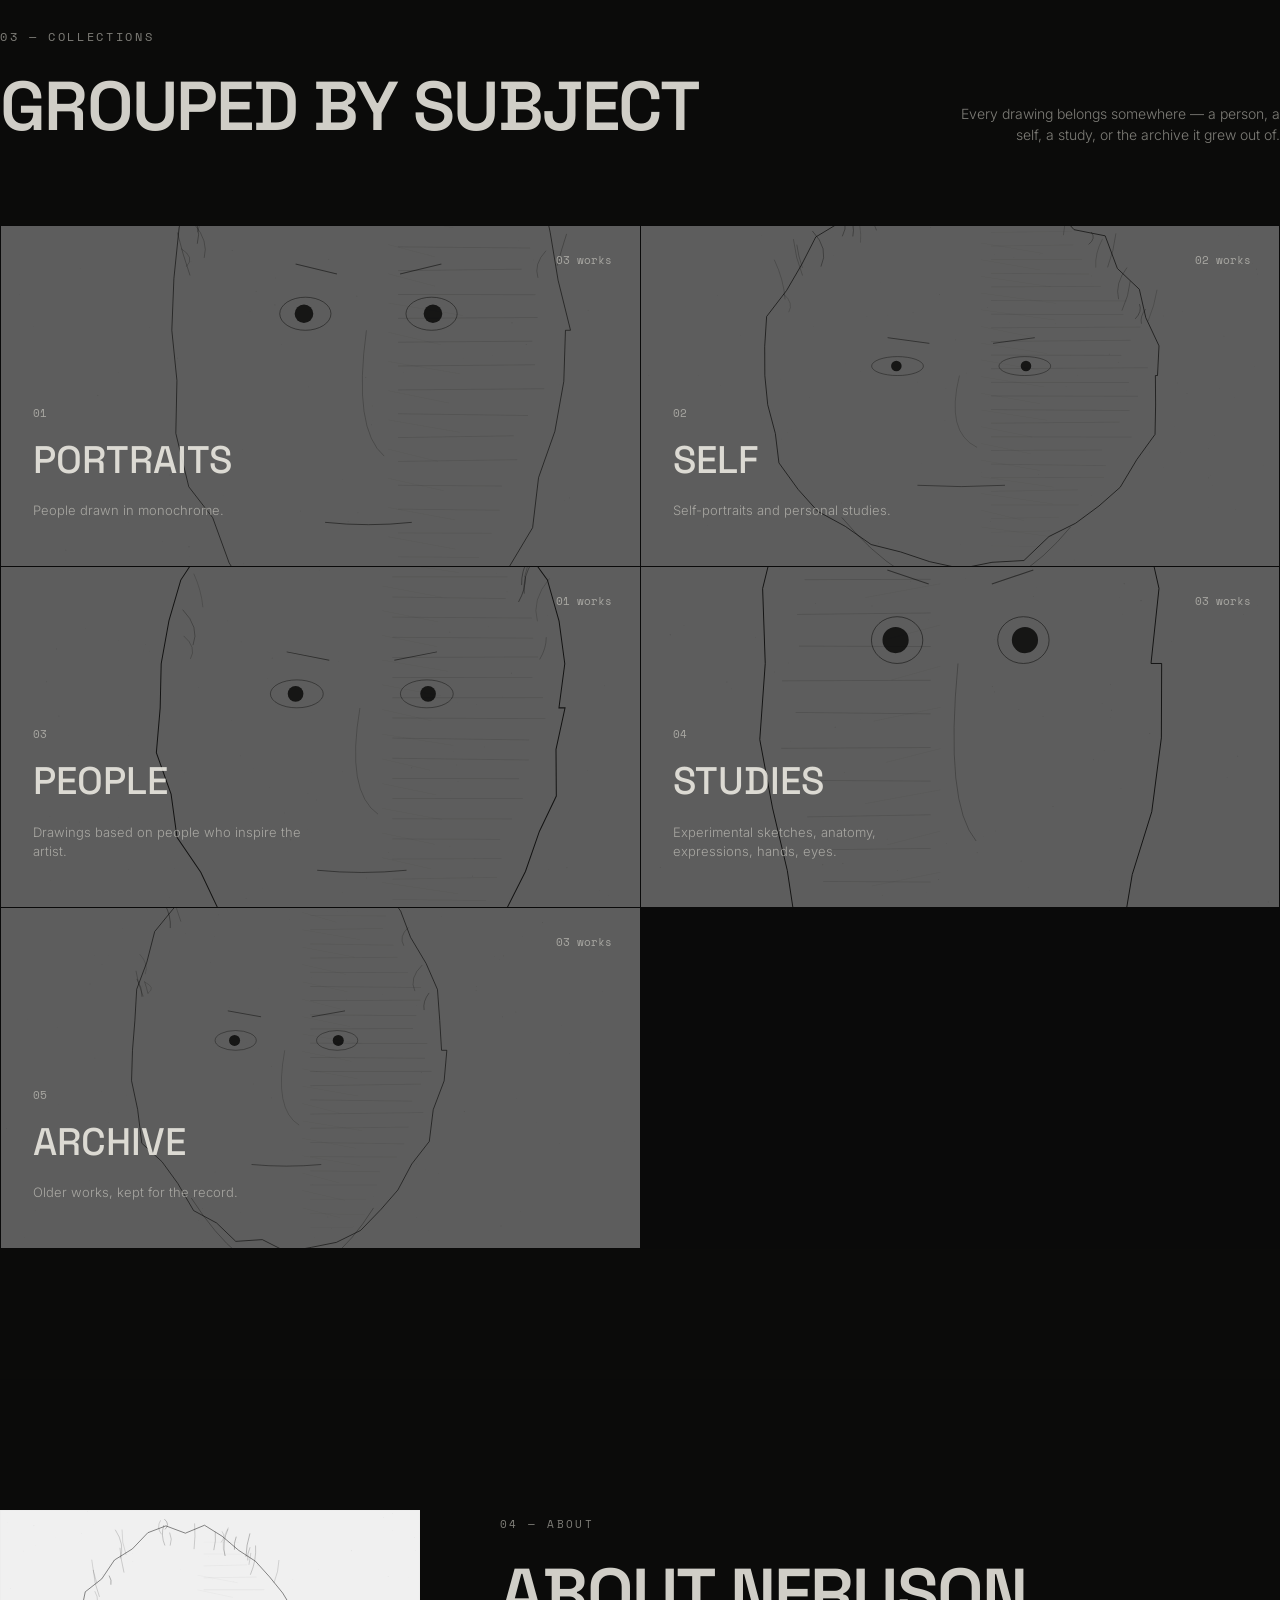
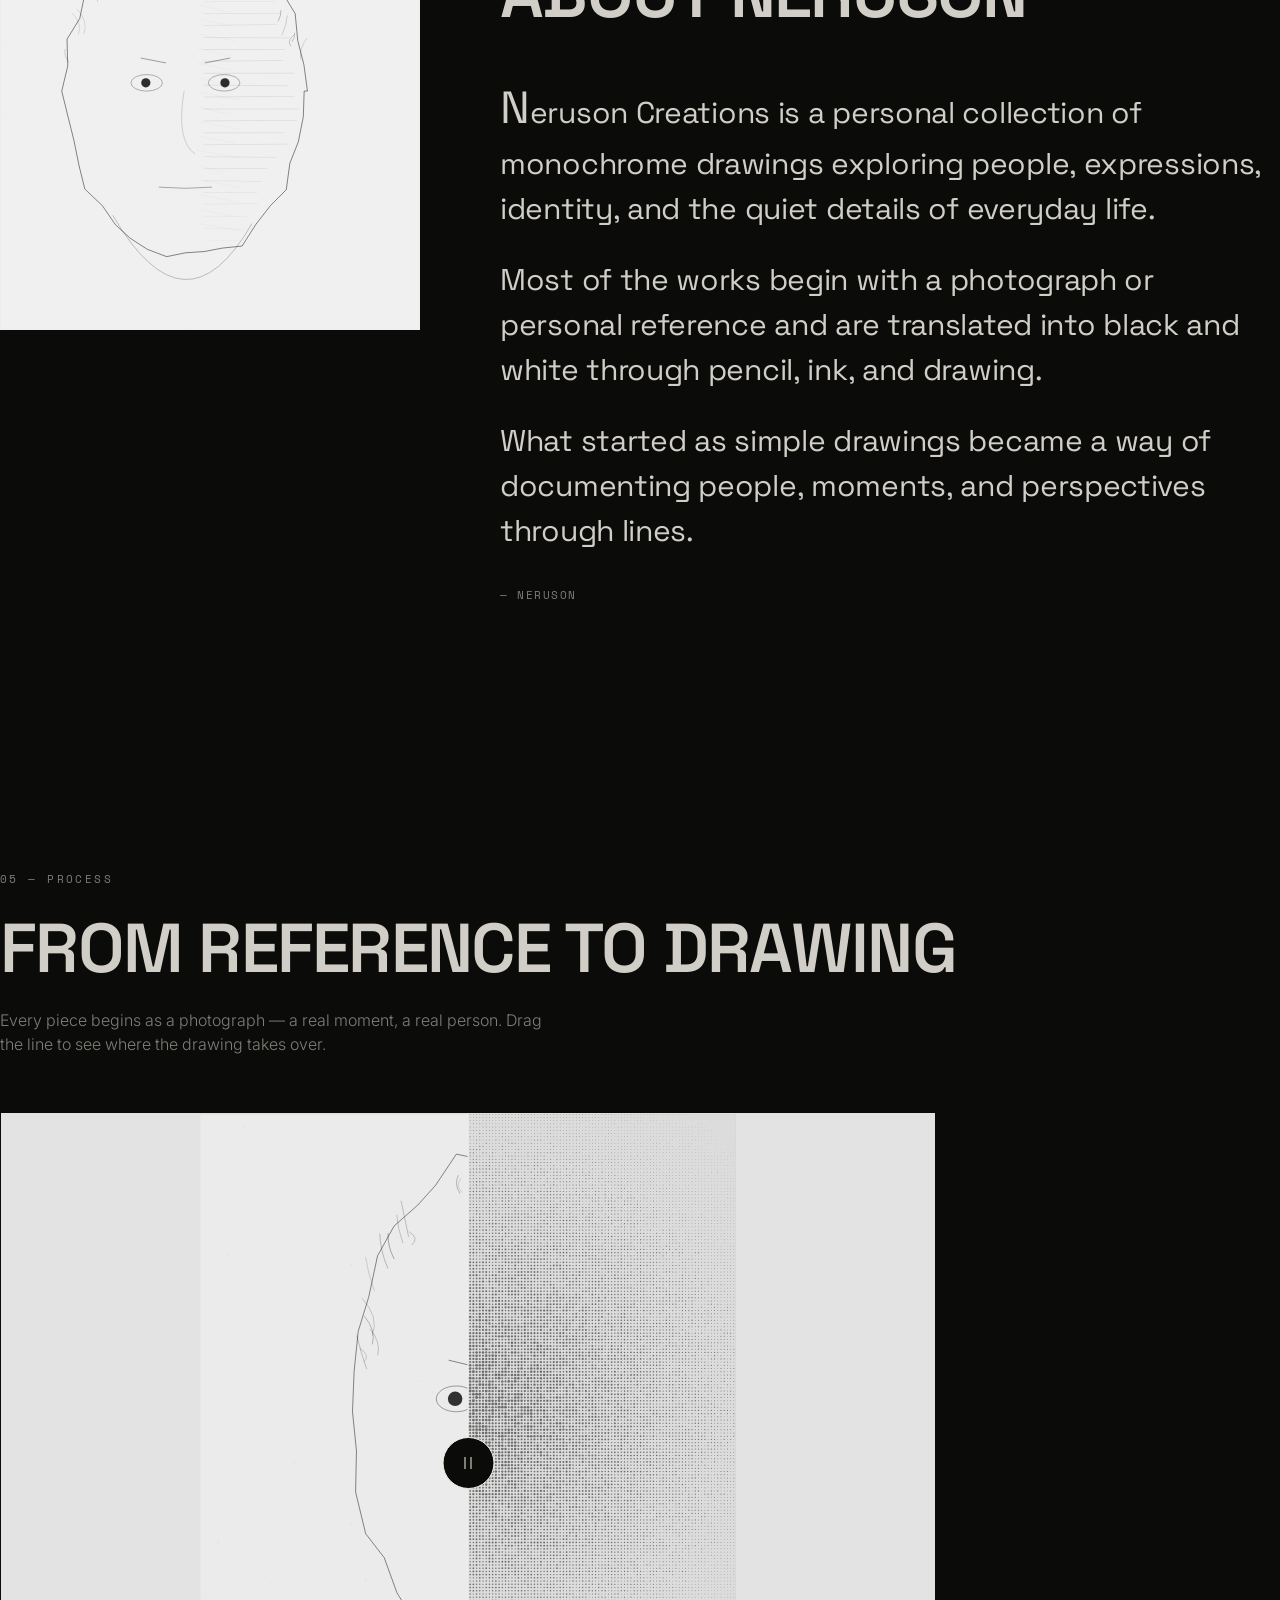
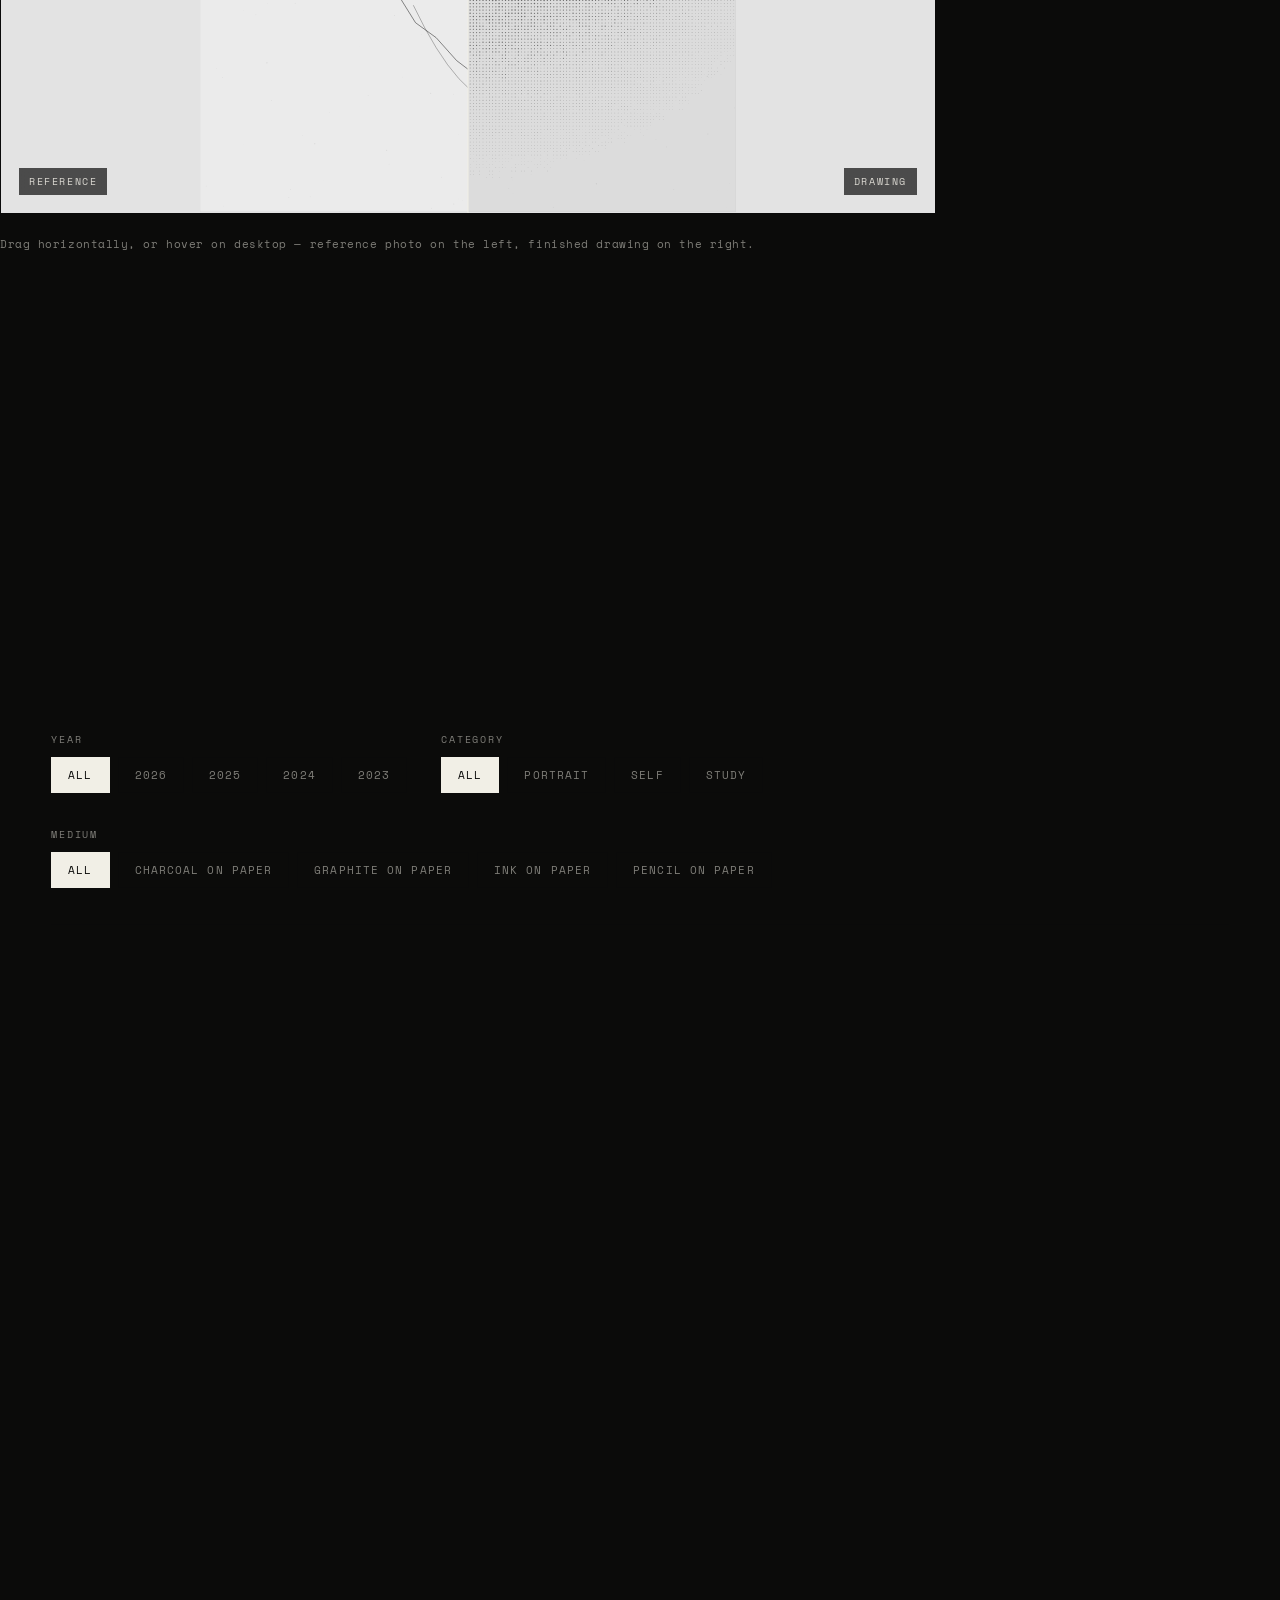
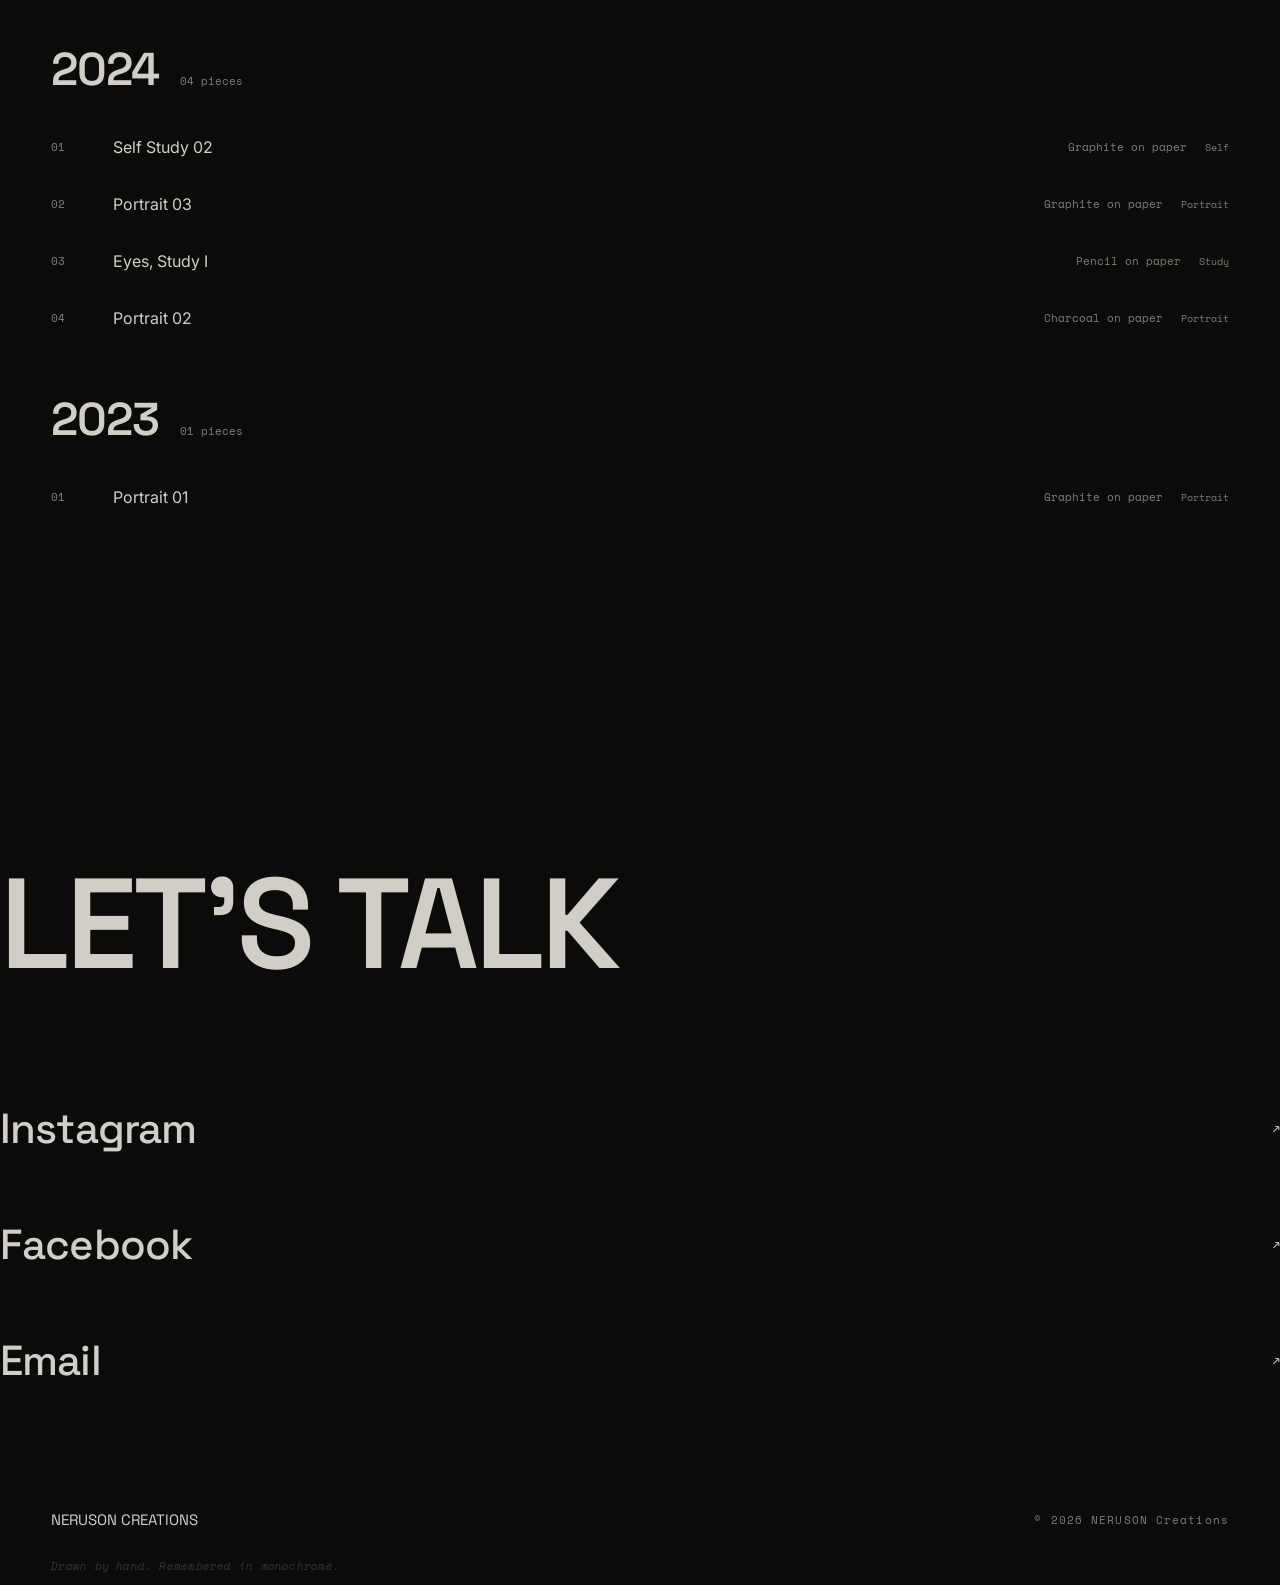
==== commit 4c00a2f7: "Updated again" ====
--- a/index.html
+++ b/index.html
@@ -20,7 +20,8 @@
 
 <!-- ============================ NAV ============================ -->
 <nav class="site-nav">
-  <a href="#home" class="nav-mark">
+  <a href="#home" class="nav-mark js-nav-mark">
+    <img class="nav-logo js-nav-logo" src="" alt="" hidden>
     <span class="js-artist-name">NERUSON</span>
     <small class="js-brand-line">CREATIONS</small>
   </a>
@@ -171,7 +172,6 @@
   <p class="foot-phrase js-foot-phrase"></p>
 </footer>
 
-
 <!-- ============================ LIGHTBOX ============================ -->
 <div class="lightbox">
   <div class="lightbox-inner">
--- a/css/style.css
+++ b/css/style.css
@@ -110,6 +110,11 @@
   font-family:var(--f-display); font-weight:500; font-size:16px; letter-spacing:.03em;
 }
 .nav-mark small{ display:block; font-family:var(--f-mono); font-size:9px; letter-spacing:.2em; color:var(--paper-on-ink-soft); font-weight:400; margin-top:2px; }
+.nav-logo{ display:none; }
+.nav-mark.has-logo{ display:flex; align-items:center; gap:10px; }
+.nav-mark.has-logo .nav-logo{ display:block; width:36px; height:36px; border-radius:50%; object-fit:cover; flex-shrink:0; }
+.nav-mark.has-logo .js-artist-name,
+.nav-mark.has-logo .js-brand-line{ display:none; }
 .nav-links{ display:flex; gap:clamp(18px,2.6vw,40px); list-style:none; margin:0; padding:0; }
 .nav-links a{
   font-family:var(--f-mono); font-size:11px; letter-spacing:.16em; text-transform:uppercase;
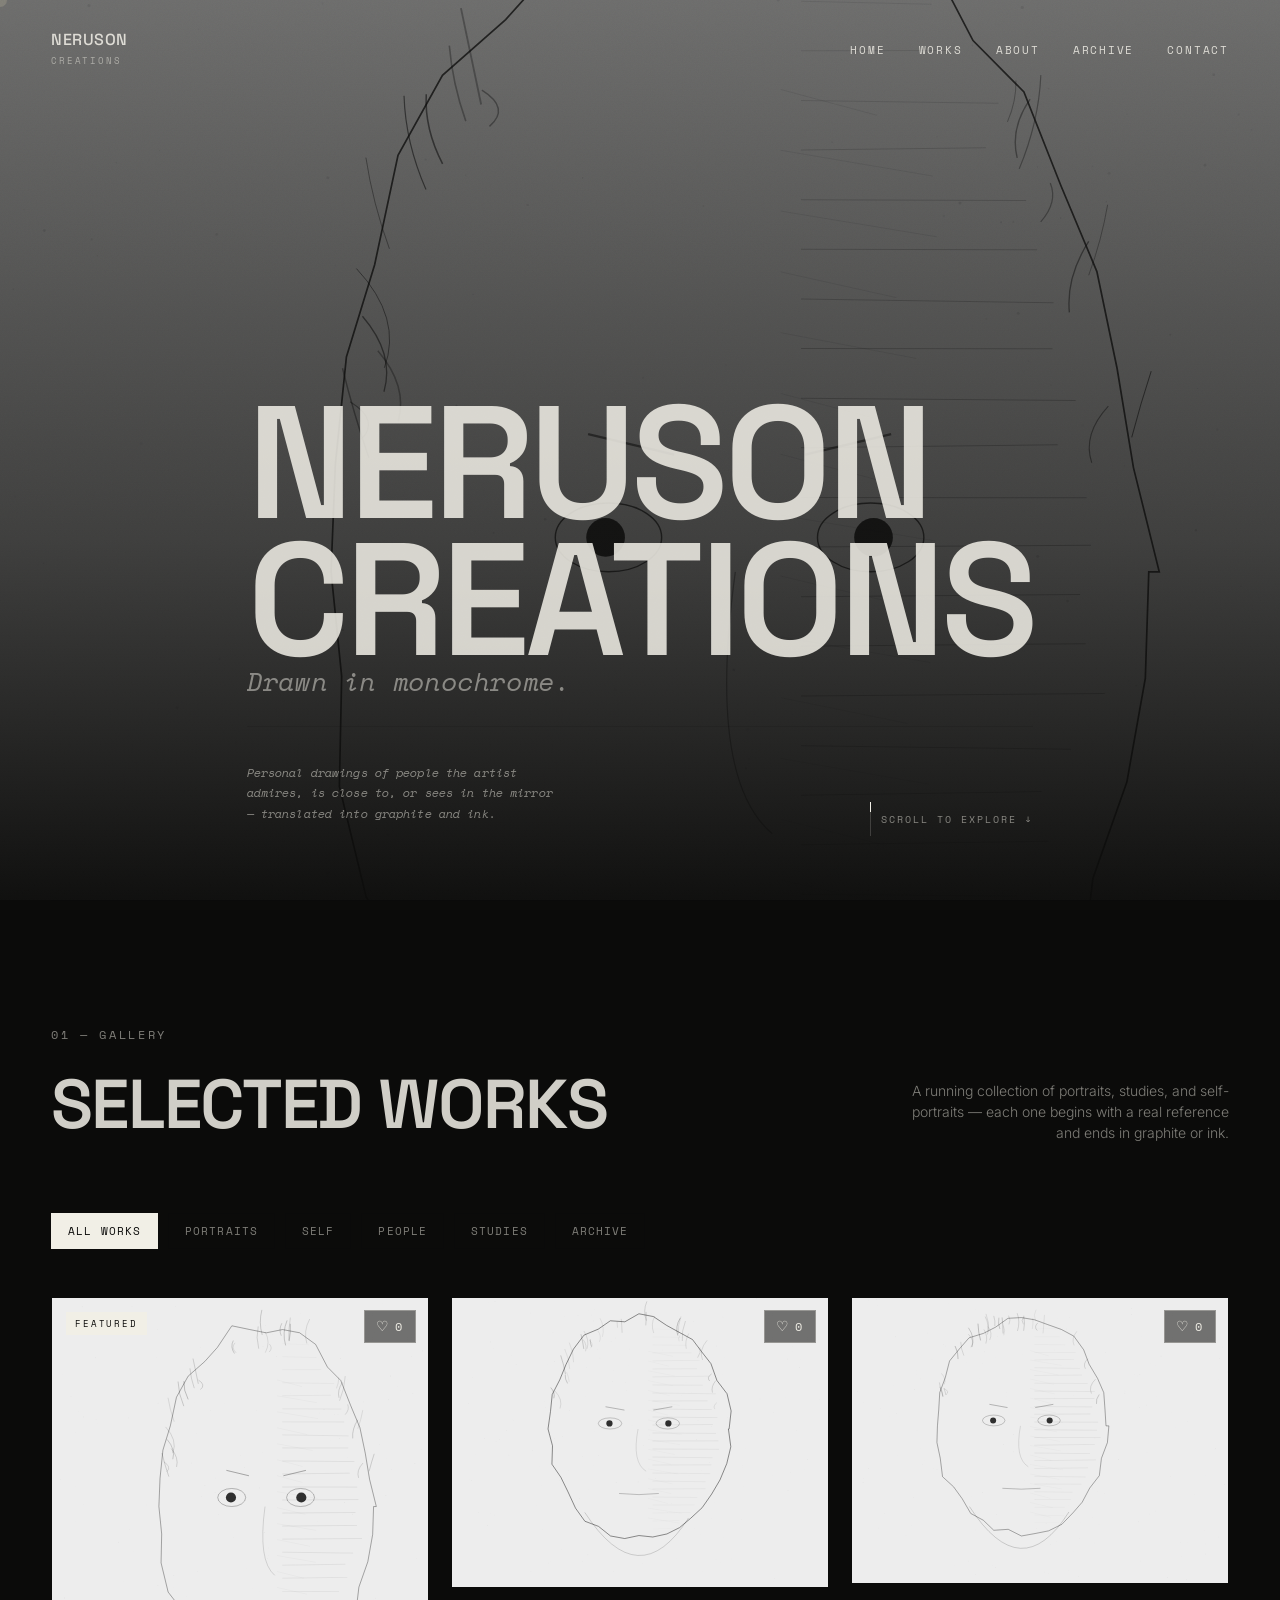
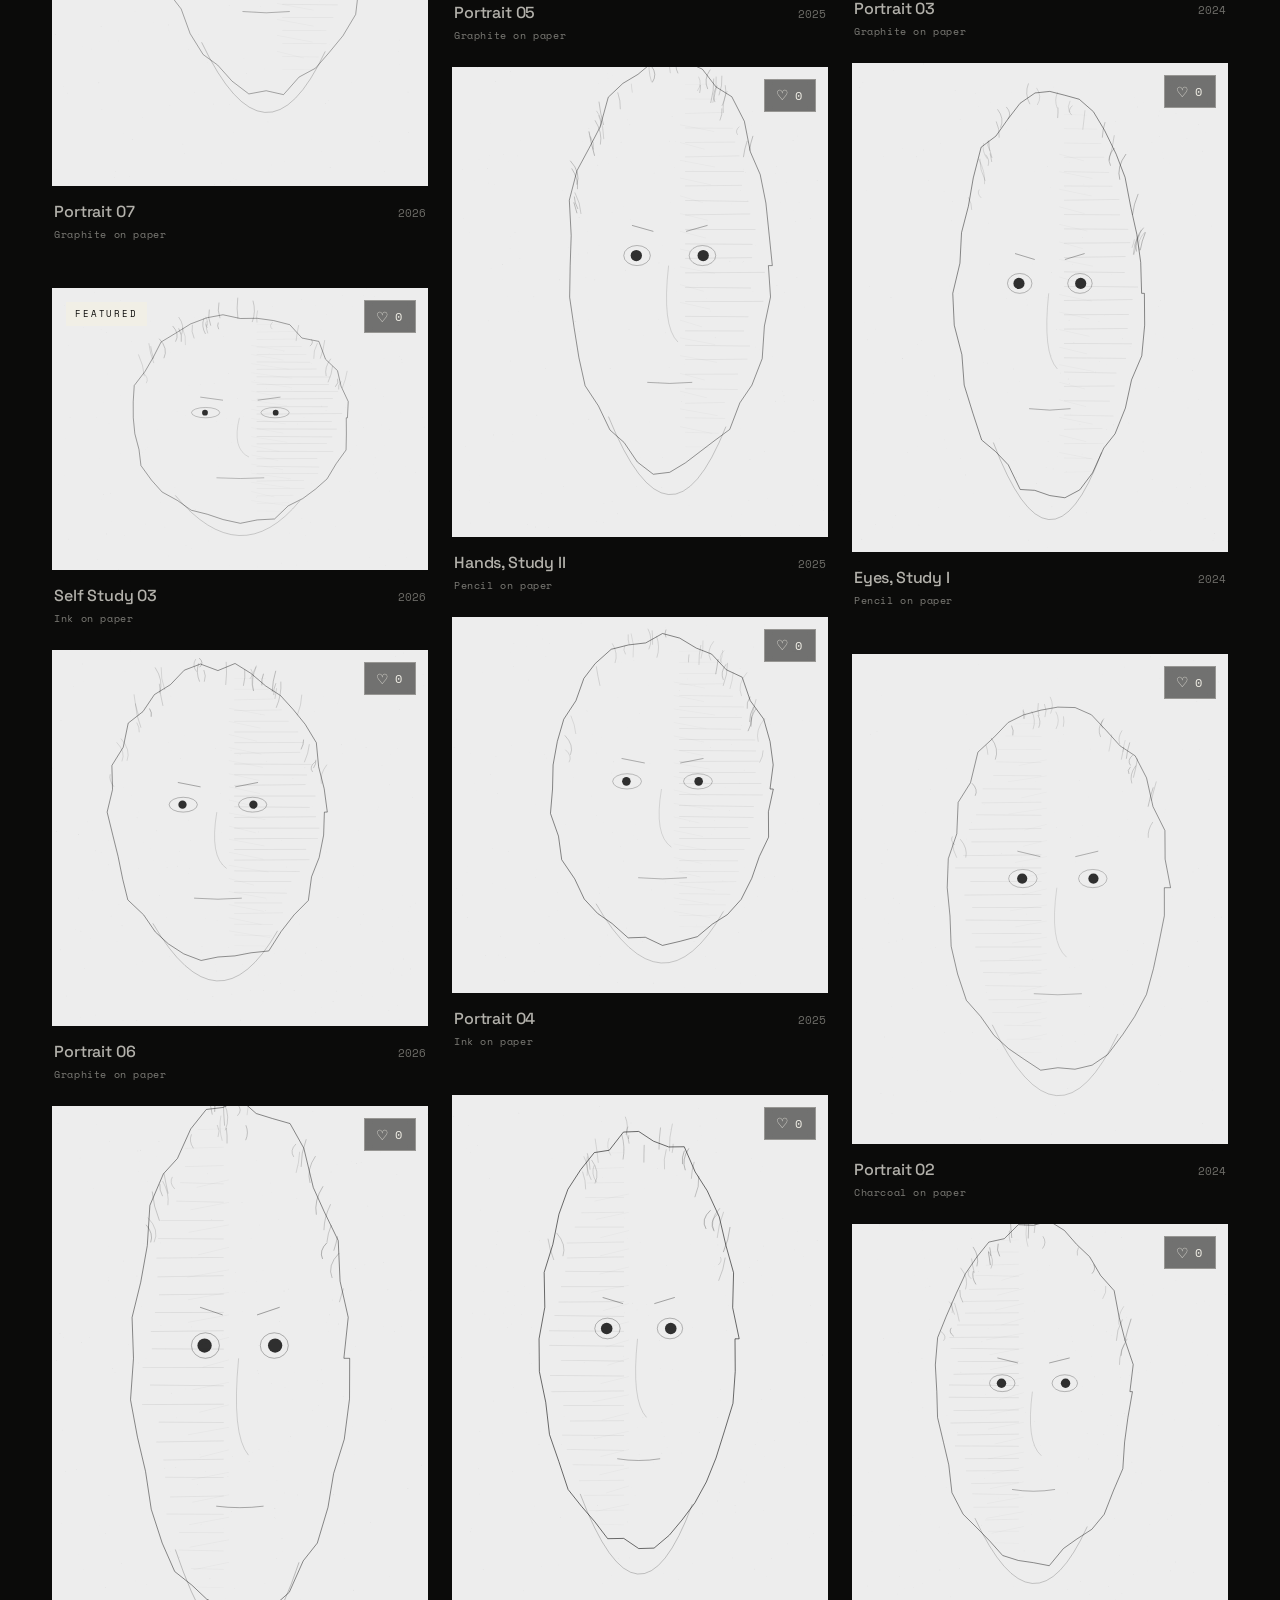
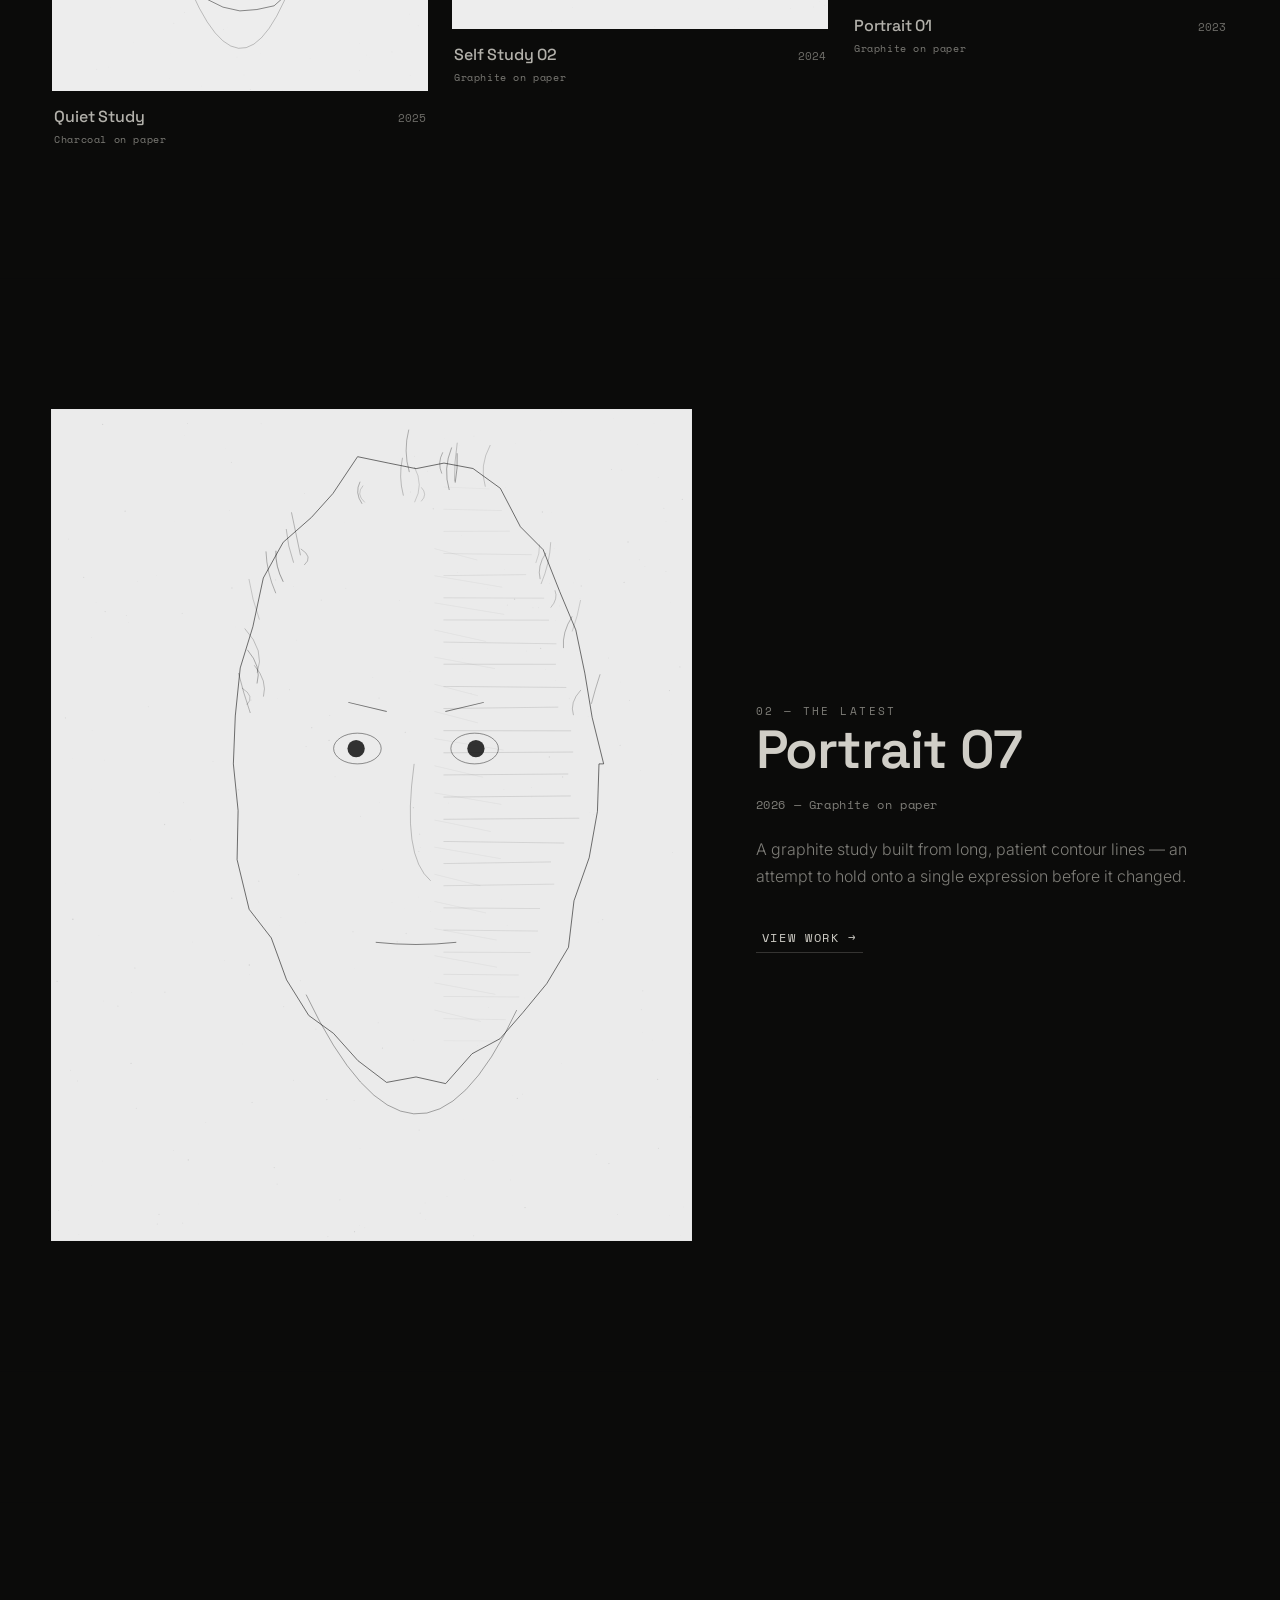
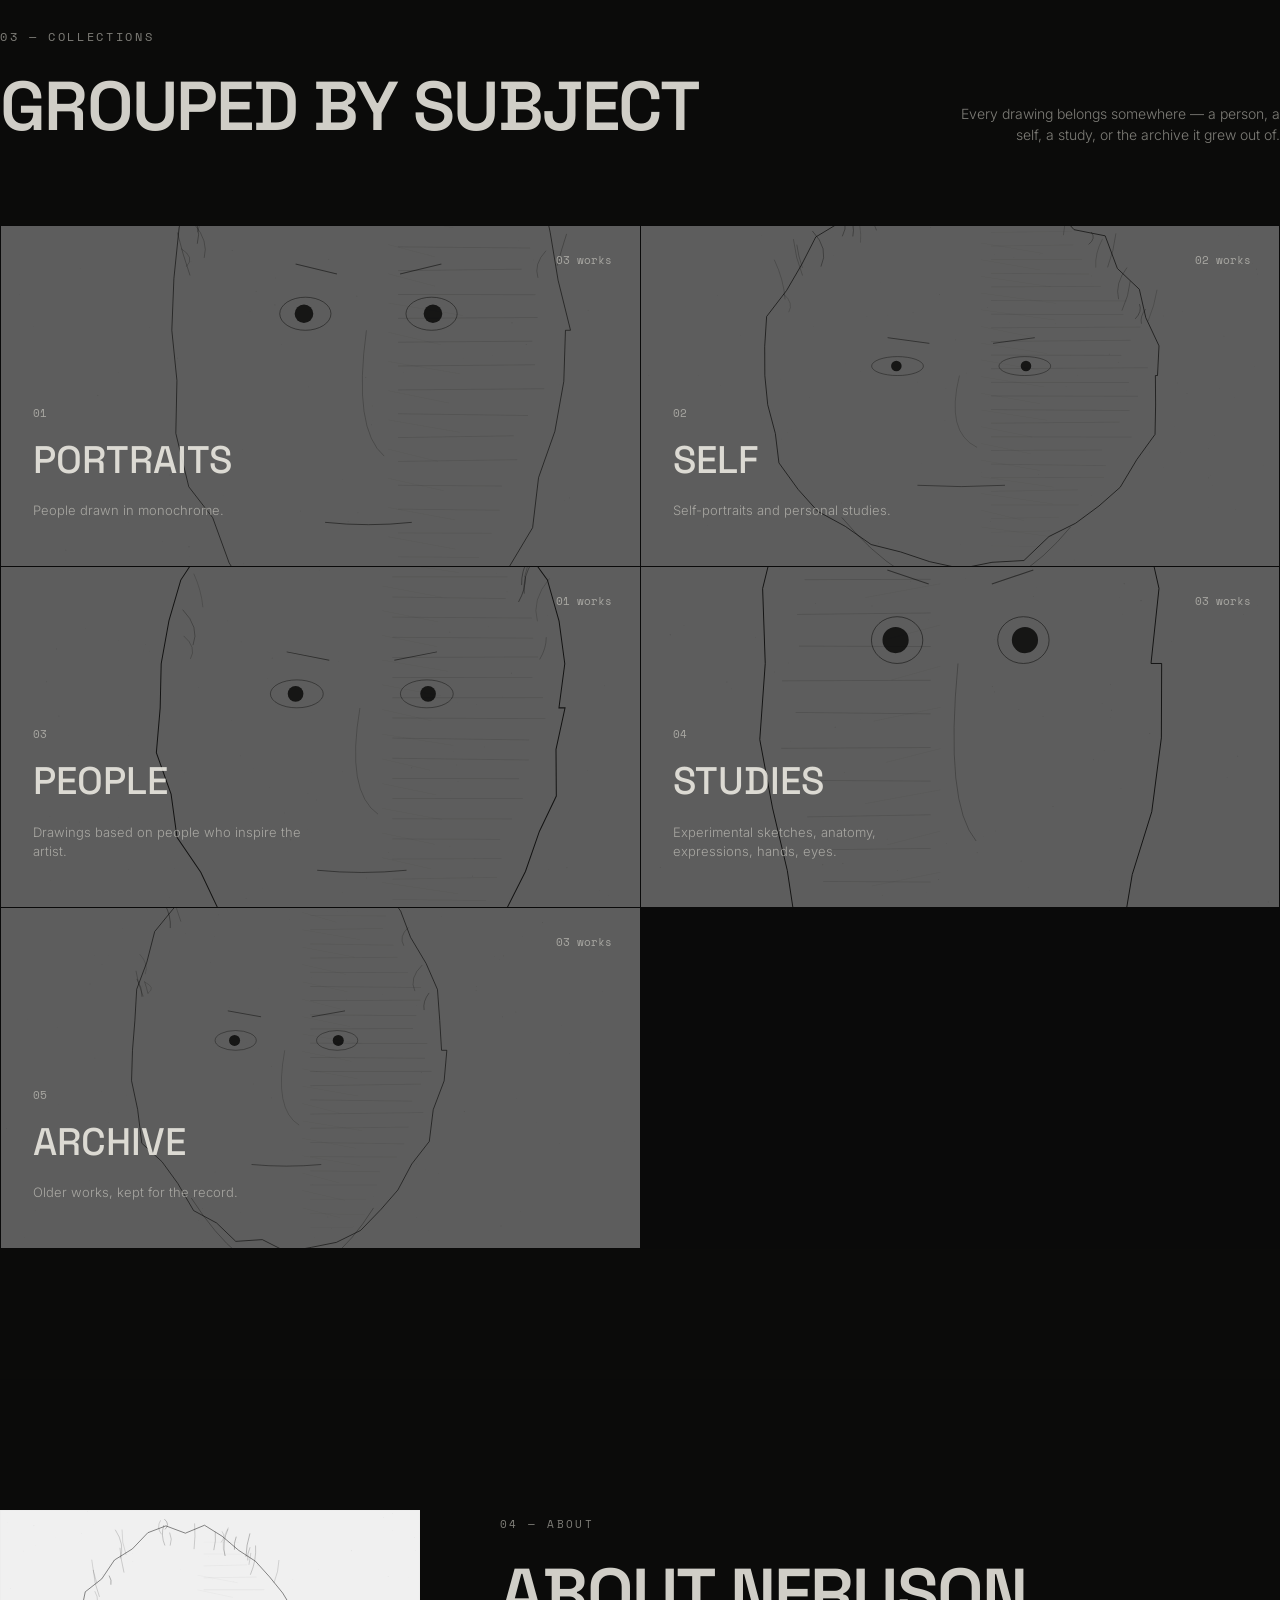
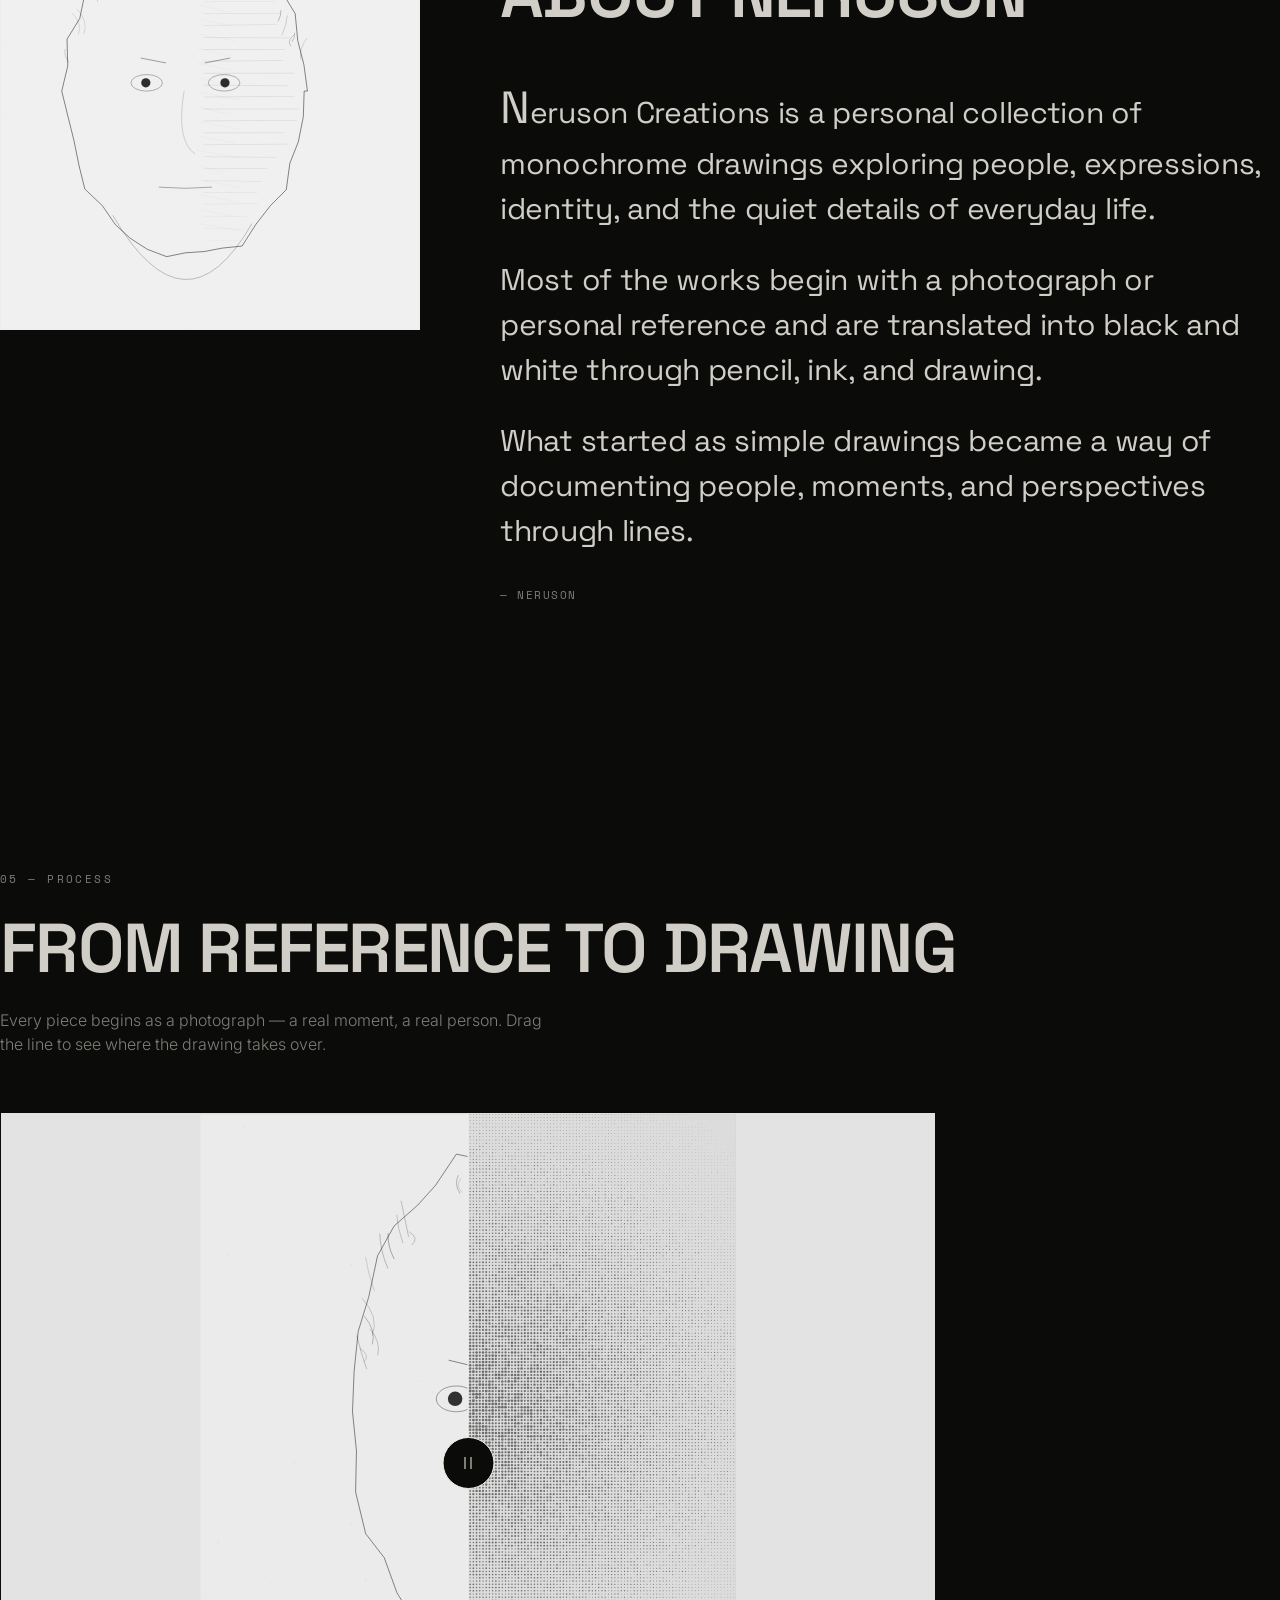
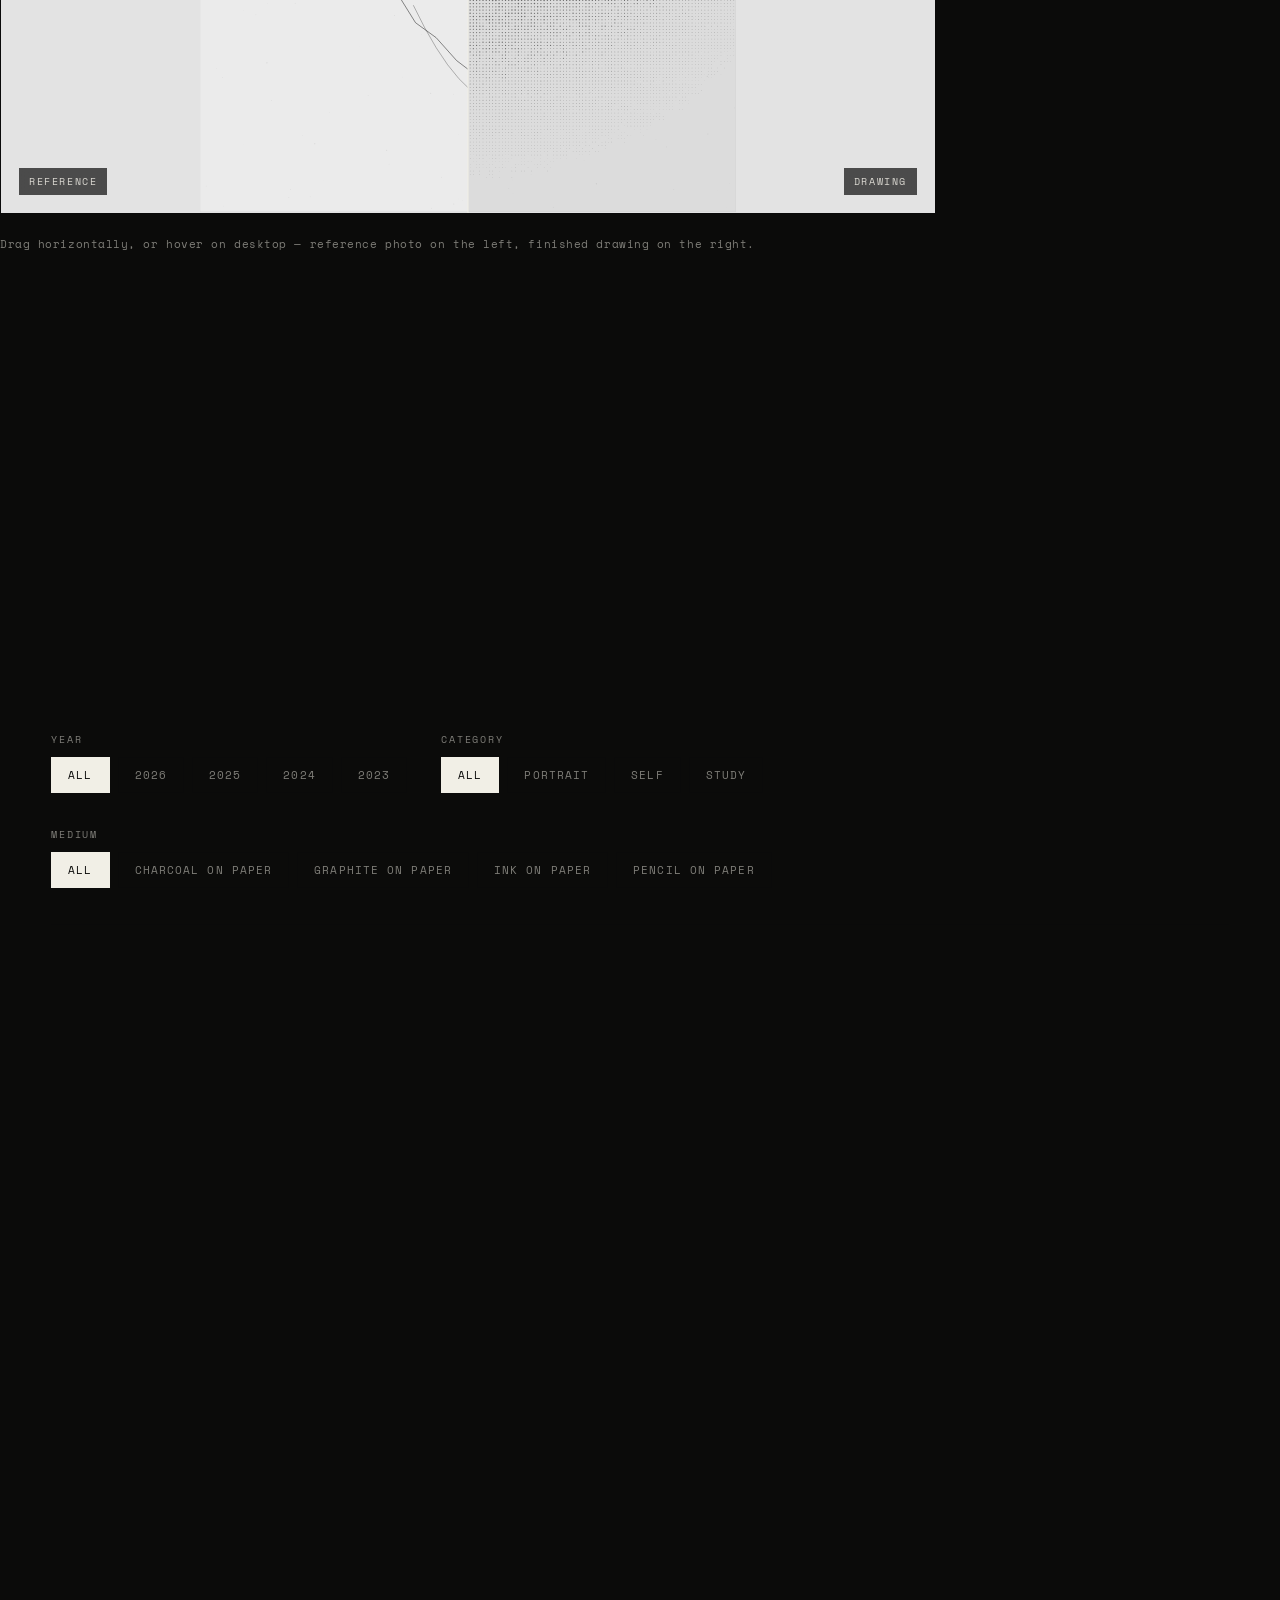
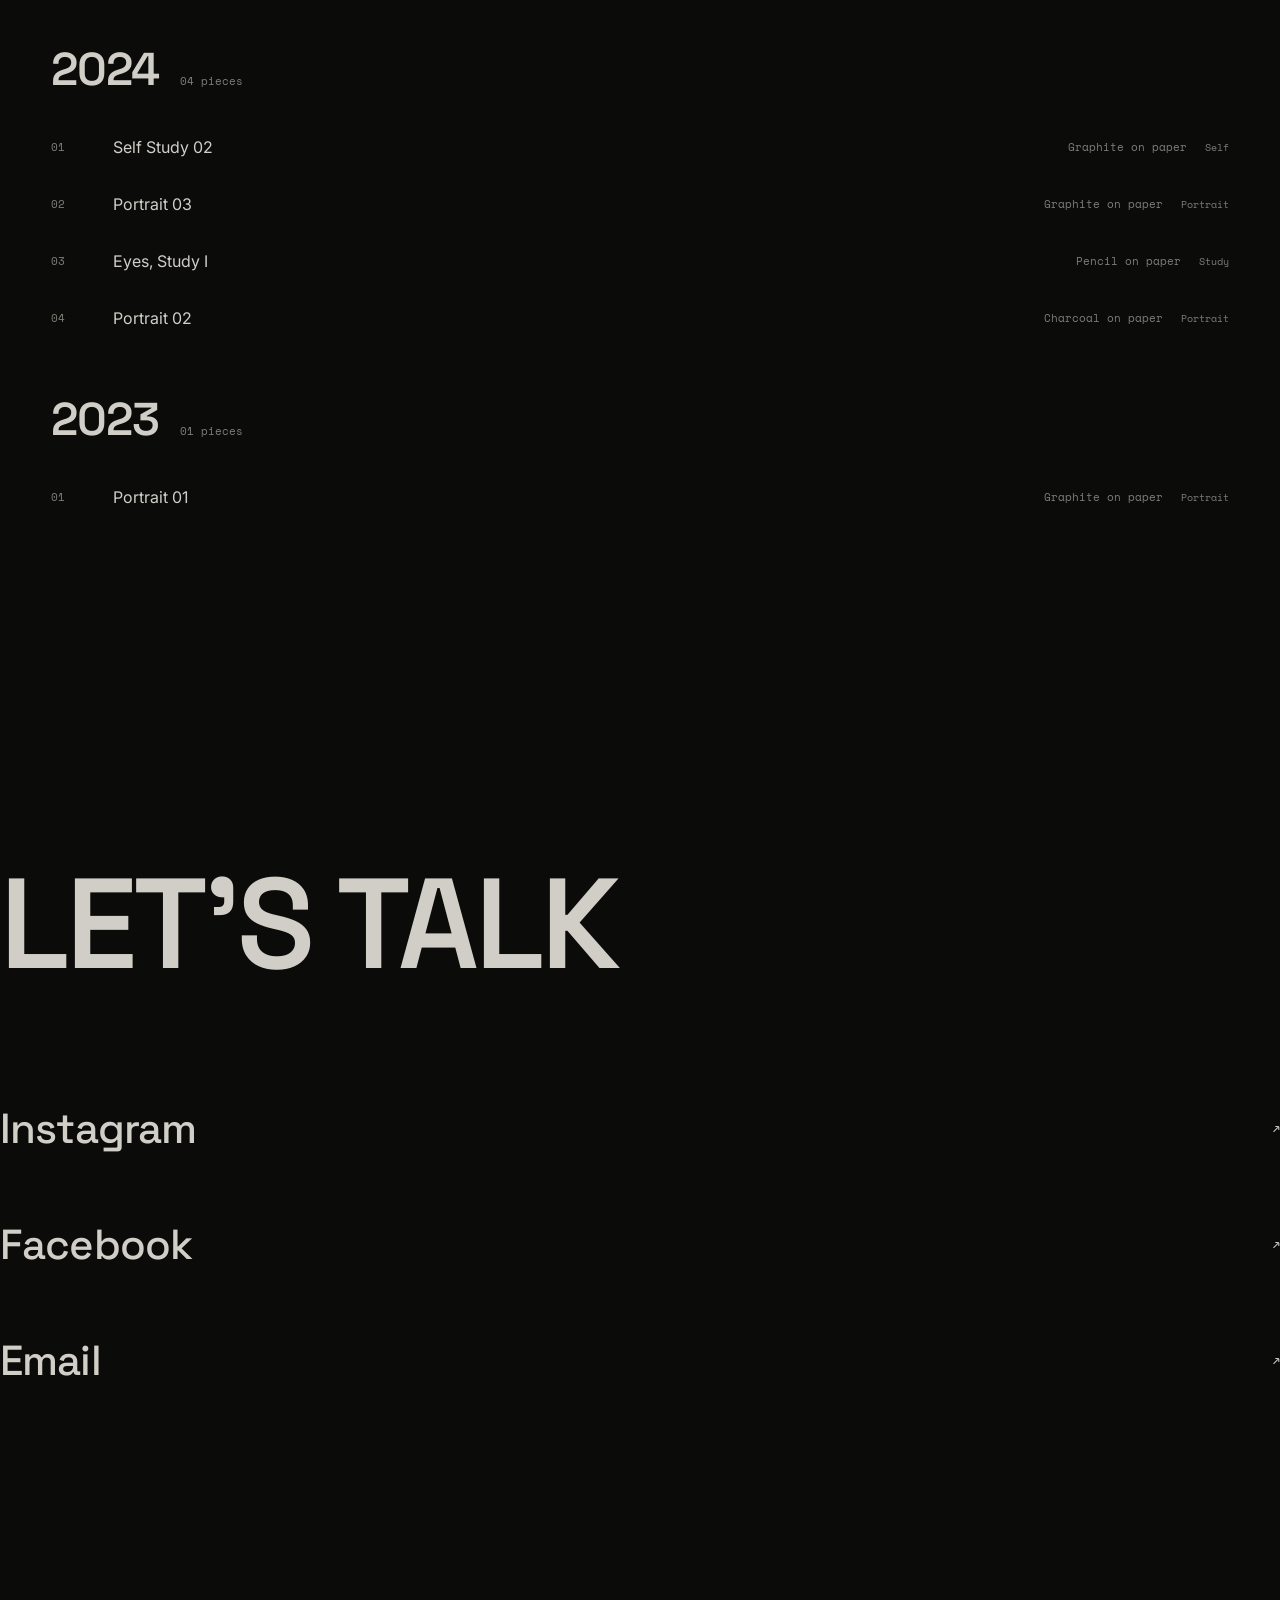
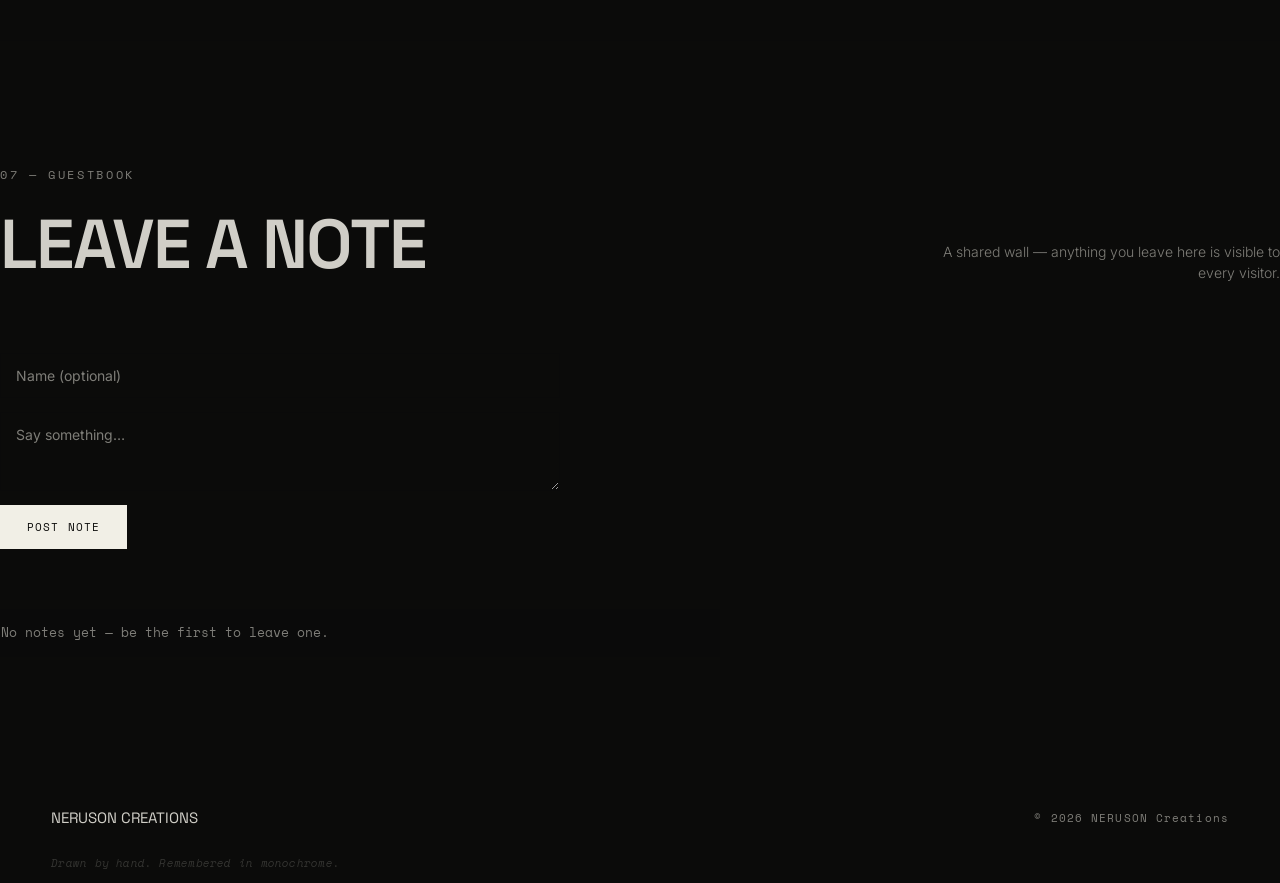
==== commit 85ed5b47: "Added Likes and Messages" ====
--- a/index.html
+++ b/index.html
@@ -159,6 +159,23 @@
     <div class="contact-links js-contact reveal"></div>
   </section>
 
+  <!-- ============================ GUESTBOOK ============================ -->
+  <section id="guestbook" class="guestbook wrap">
+    <div class="section-head reveal">
+      <div>
+        <span class="num eyebrow">07 — Guestbook</span>
+        <h2 class="section-title">Leave a Note</h2>
+      </div>
+      <p class="section-note">A shared wall — anything you leave here is visible to every visitor.</p>
+    </div>
+    <form class="guestbook-form reveal" id="guestbookForm">
+      <input type="text" name="name" maxlength="80" placeholder="Name (optional)">
+      <textarea name="message" rows="3" maxlength="2000" required placeholder="Say something…"></textarea>
+      <button class="gb-submit" type="submit">Post note</button>
+    </form>
+    <div class="guestbook-list reveal js-guestbook-list"></div>
+  </section>
+
 </main>
 
 <!-- ============================ FOOTER ============================ -->
@@ -183,6 +200,9 @@
       <div class="lightbox-img-wrap">
         <button class="lightbox-nav-btn prev js-lb-prev" aria-label="Previous">←</button>
         <img class="js-lb-img" src="" alt="">
+        <div class="lb-heart-pop" aria-hidden="true">
+          <svg viewBox="0 0 24 24" xmlns="http://www.w3.org/2000/svg"><path d="M12 21.35l-1.45-1.32C5.4 15.36 2 12.28 2 8.5 2 5.42 4.42 3 7.5 3c1.74 0 3.41.81 4.5 2.09C13.09 3.81 14.76 3 16.5 3 19.58 3 22 5.42 22 8.5c0 3.78-3.4 6.86-8.55 11.54L12 21.35z"/></svg>
+        </div>
         <button class="lightbox-nav-btn next js-lb-next" aria-label="Next">→</button>
       </div>
       <div class="lightbox-info">
@@ -190,6 +210,9 @@
         <div class="lt-meta js-lb-meta"></div>
         <p class="lt-desc js-lb-desc"></p>
         <div class="lt-tags js-lb-tags"></div>
+        <button class="heart-btn lb-heart" data-like="" aria-label="Like this piece">
+          <span class="heart-icon">♡</span><span class="heart-count">0</span>
+        </button>
       </div>
     </div>
     <div class="lightbox-bottom">Use ← → to navigate · ESC to close</div>
--- a/css/style.css
+++ b/css/style.css
@@ -251,6 +251,23 @@
 .art-card .meta .y{ font-family:var(--f-mono); font-size:11px; color:var(--paper-on-ink-soft); flex-shrink:0; }
 .art-card .medium{ font-family:var(--f-mono); font-size:10px; letter-spacing:.06em; color:var(--paper-on-ink-soft); padding:3px 2px 0; }
 .art-card:nth-child(3n+2){ margin-top:44px; }
+
+/* ---------------- heart / like button ---------------- */
+.heart-btn{
+  position:absolute; top:12px; right:12px; z-index:2;
+  display:flex; align-items:center; gap:6px;
+  padding:7px 11px; background:rgba(11,11,10,.55); backdrop-filter:blur(4px);
+  border:1px solid rgba(241,239,230,.3); color:var(--paper);
+  font-family:var(--f-mono); font-size:12px; letter-spacing:.02em;
+  cursor:pointer; transition:background .25s var(--ease), border-color .25s var(--ease), transform .2s var(--ease);
+}
+.heart-btn:hover{ border-color:var(--paper); }
+.heart-btn:active{ transform:scale(.94); }
+.heart-btn.liked{ background:var(--paper); color:var(--ink); border-color:var(--paper); }
+.heart-btn .heart-icon{ font-size:14px; line-height:1; }
+.heart-btn .heart-count{ min-width:9px; text-align:left; }
+.lightbox-info .heart-btn{ position:static; align-self:flex-start; margin-top:6px; background:transparent; color:var(--paper-on-ink-soft); border-color:var(--line-strong); }
+.lightbox-info .heart-btn.liked{ background:var(--paper); color:var(--ink); border-color:var(--paper); }
 
 /* ---------------- filter bar ---------------- */
 .filter-bar{
@@ -381,6 +398,25 @@
 .lightbox-img-wrap{ position:relative; display:flex; align-items:center; justify-content:center; overflow:hidden; }
 .lightbox-img-wrap img{ max-width:100%; max-height:78vh; object-fit:contain; opacity:0; transform:scale(.97); transition:opacity .5s var(--ease), transform .5s var(--ease); }
 .lightbox-img-wrap img.show{ opacity:1; transform:scale(1); }
+
+.lb-heart-pop{
+  position:absolute; top:50%; left:50%; z-index:5;
+  width:min(26vw,160px); height:min(26vw,160px);
+  filter:drop-shadow(0 6px 20px rgba(0,0,0,.5));
+  opacity:0; pointer-events:none;
+  transform:translate(-50%,-50%) scale(.4);
+}
+.lb-heart-pop svg{ width:100%; height:100%; display:block; }
+.lb-heart-pop svg path{ fill:var(--ink); stroke:var(--paper); stroke-width:.6; }
+.lb-heart-pop.pop{ animation:lbHeartPop .85s var(--ease) forwards; }
+@keyframes lbHeartPop{
+  0%{ opacity:0; transform:translate(-50%,-50%) scale(.4); }
+  18%{ opacity:1; transform:translate(-50%,-50%) scale(1.15); }
+  32%{ transform:translate(-50%,-50%) scale(.95); }
+  45%{ transform:translate(-50%,-50%) scale(1.04); }
+  55%{ opacity:1; transform:translate(-50%,-50%) scale(1); }
+  100%{ opacity:0; transform:translate(-50%,-50%) scale(1); }
+}
 .lightbox-nav-btn{
   position:absolute; top:50%; transform:translateY(-50%); width:52px; height:52px; border:1px solid var(--line-strong);
   border-radius:50%; display:flex; align-items:center; justify-content:center; transition:border-color .3s;
@@ -406,6 +442,31 @@
 .contact-link:last-child{ border-bottom:1px solid var(--line); }
 .contact-link:hover{ padding-left:16px; }
 .contact-link .arrow{ font-family:var(--f-mono); font-size:14px; }
+
+/* ---------------- guestbook ---------------- */
+.guestbook{ padding:130px 0 150px; border-top:1px solid var(--line); }
+.guestbook-form{
+  display:flex; flex-direction:column; gap:14px; max-width:560px; margin:0 0 60px;
+}
+.guestbook-form input, .guestbook-form textarea{
+  font-family:var(--f-body); font-size:14px; color:var(--paper);
+  background:transparent; border:1px solid var(--line-strong); padding:13px 15px; resize:vertical;
+}
+.guestbook-form input::placeholder, .guestbook-form textarea::placeholder{ color:var(--paper-on-ink-soft); }
+.guestbook-form input:focus, .guestbook-form textarea:focus{ outline:none; border-color:var(--paper); }
+.gb-submit{
+  align-self:flex-start; font-family:var(--f-mono); font-size:11px; letter-spacing:.1em; text-transform:uppercase;
+  padding:13px 26px; background:var(--paper); color:var(--ink); border:1px solid var(--paper); cursor:pointer; transition:opacity .25s;
+}
+.gb-submit:hover{ opacity:.82; }
+.gb-submit:disabled{ opacity:.5; cursor:default; }
+.guestbook-list{ display:flex; flex-direction:column; gap:1px; background:var(--line); border:1px solid var(--line); max-width:720px; }
+.gb-note{ background:var(--ink); padding:20px 22px; }
+.gb-note-head{ display:flex; justify-content:space-between; gap:14px; margin-bottom:8px; }
+.gb-name{ font-family:var(--f-display); font-size:14px; font-weight:500; }
+.gb-date{ font-family:var(--f-mono); font-size:10px; color:var(--paper-on-ink-soft); letter-spacing:.06em; white-space:nowrap; }
+.gb-message{ font-size:14px; line-height:1.7; color:var(--paper-on-ink-soft); font-weight:300; white-space:pre-wrap; }
+.gb-empty{ color:var(--paper-on-ink-soft); font-size:13px; font-family:var(--f-mono); }
 
 /* ---------------- footer ---------------- */
 footer{ padding:50px 0 40px; }
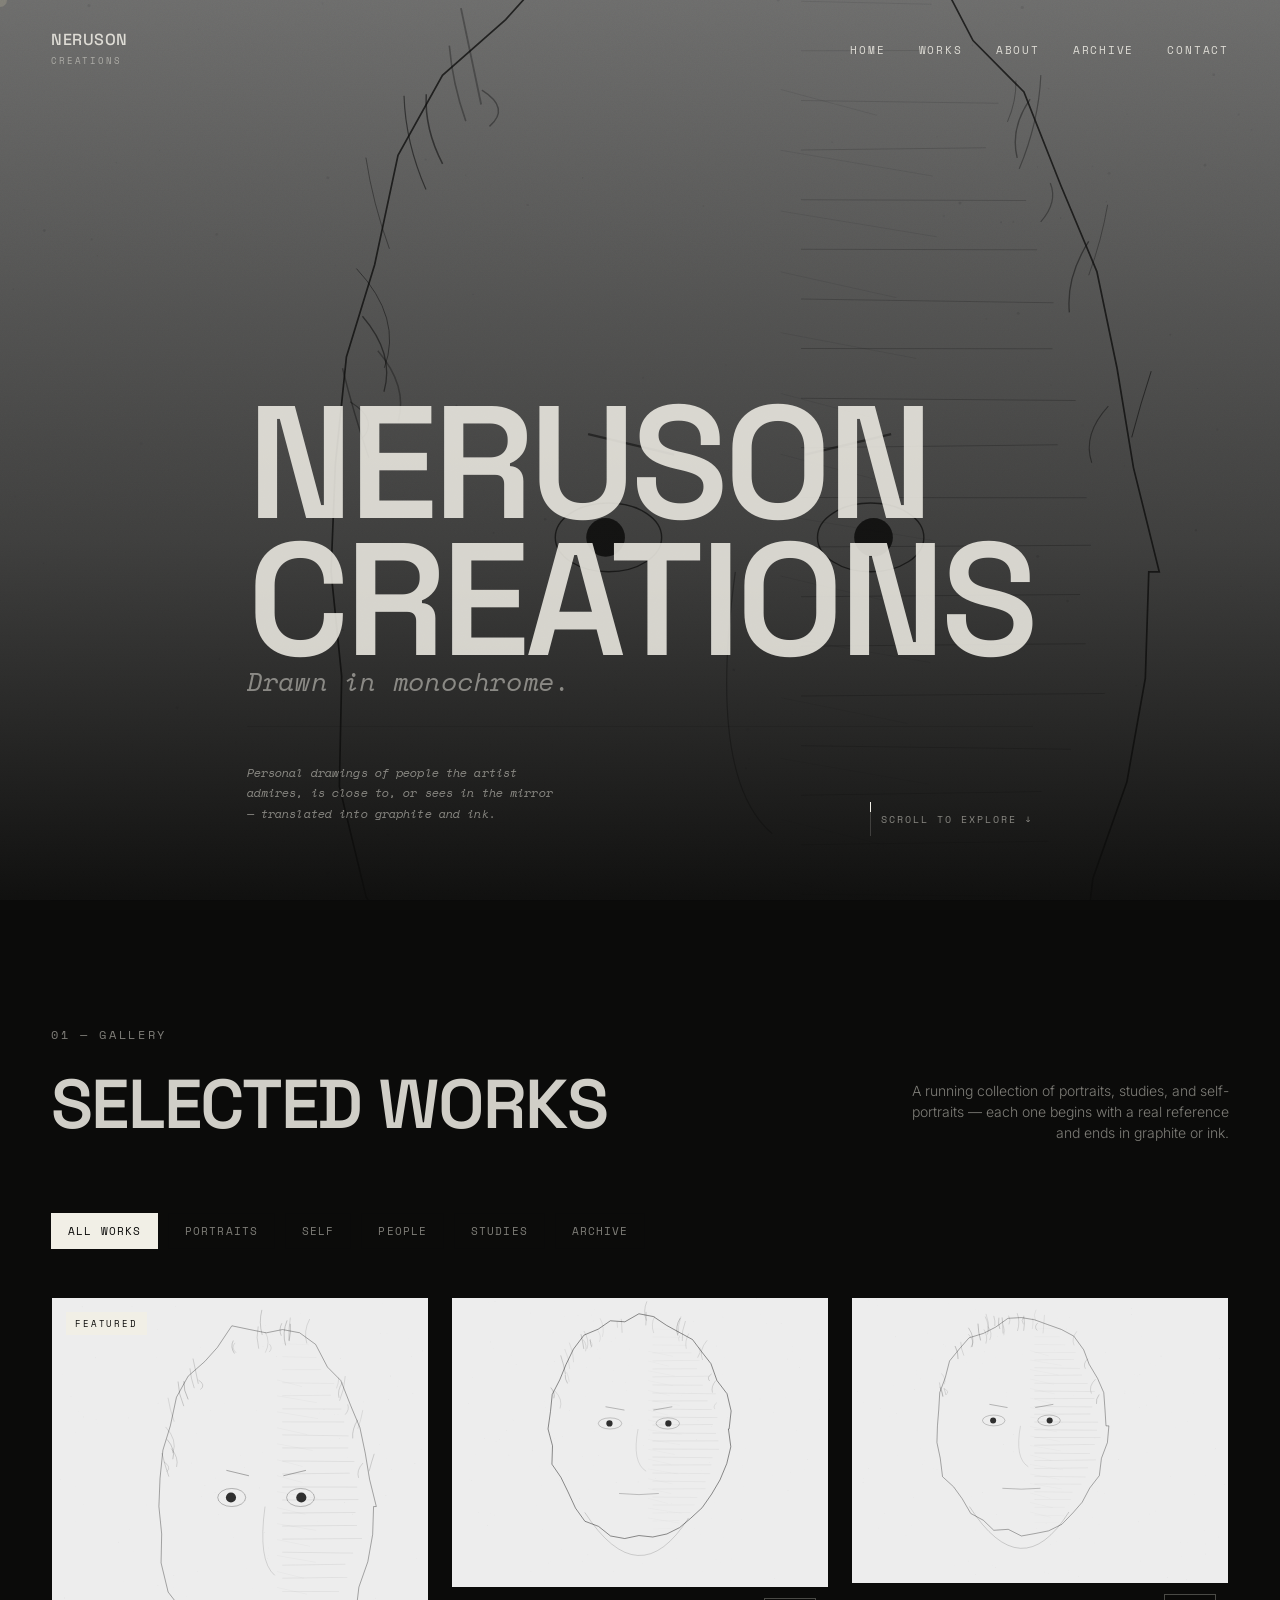
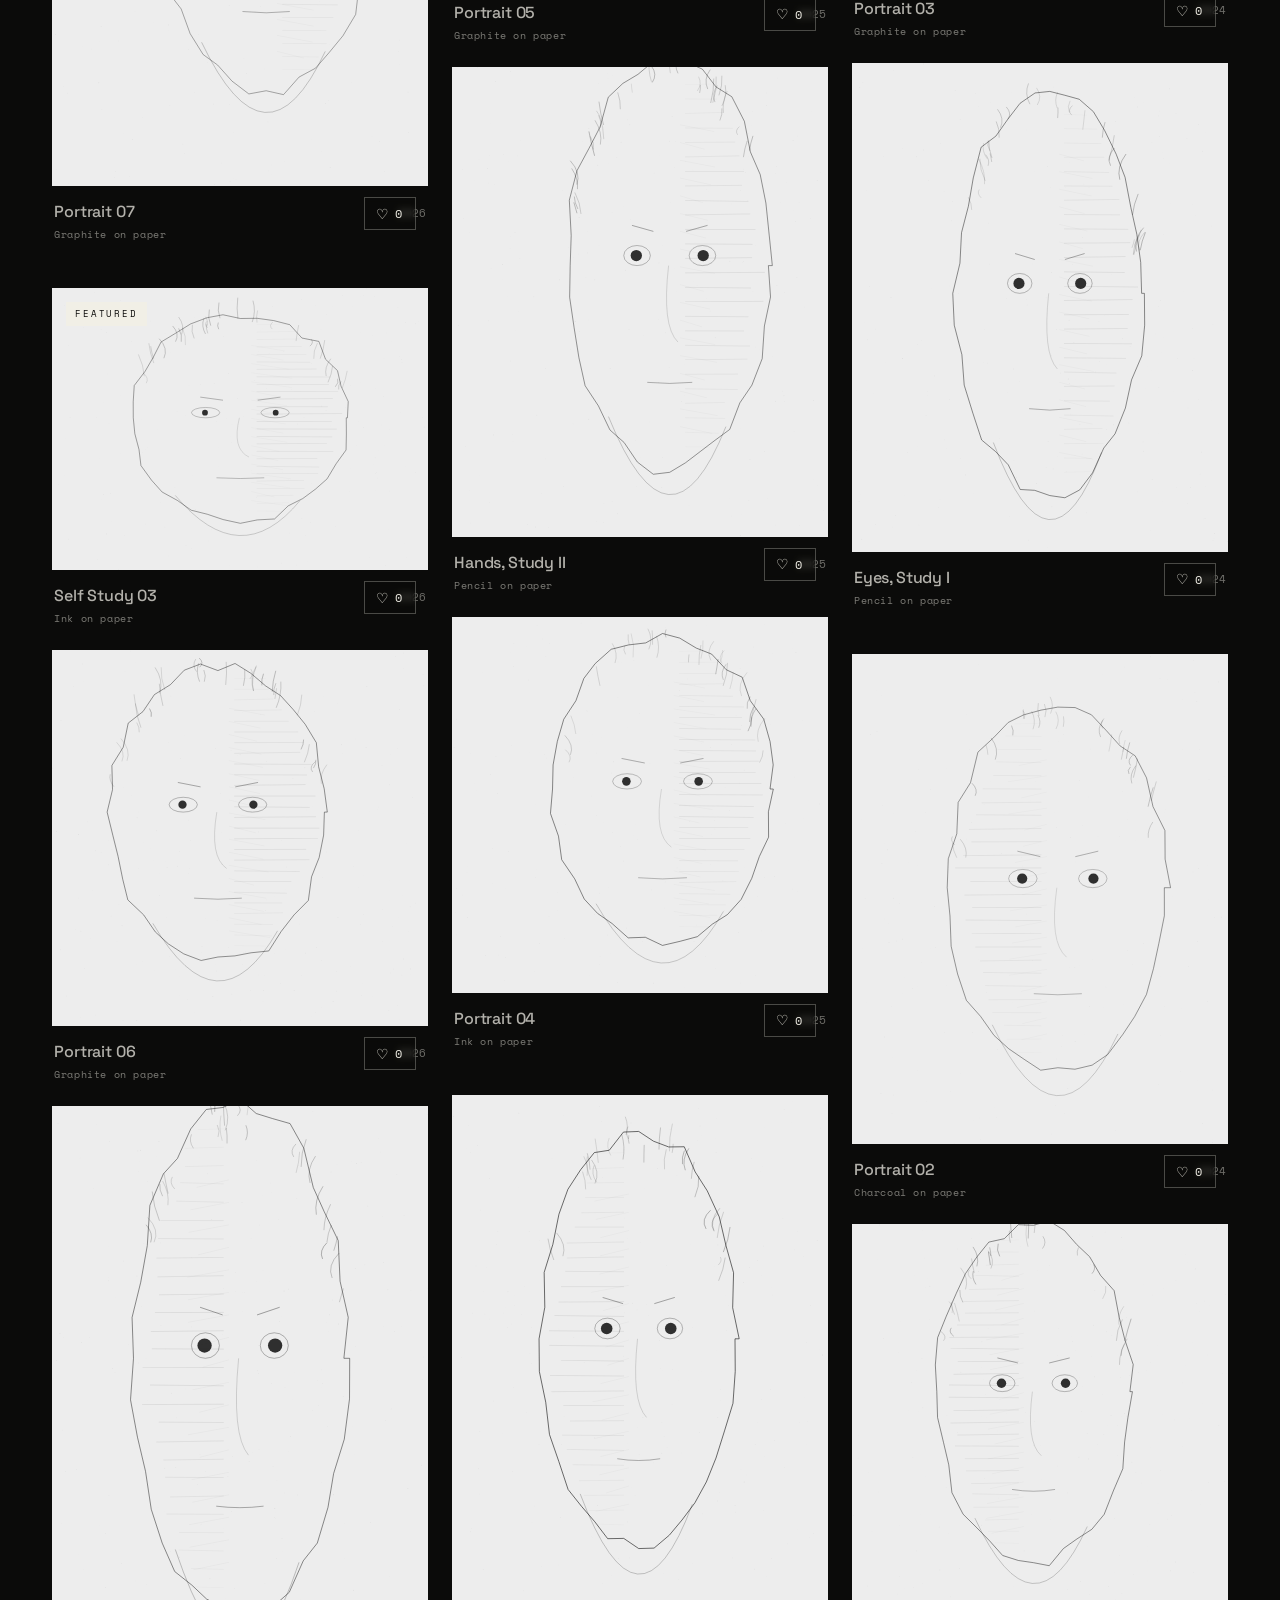
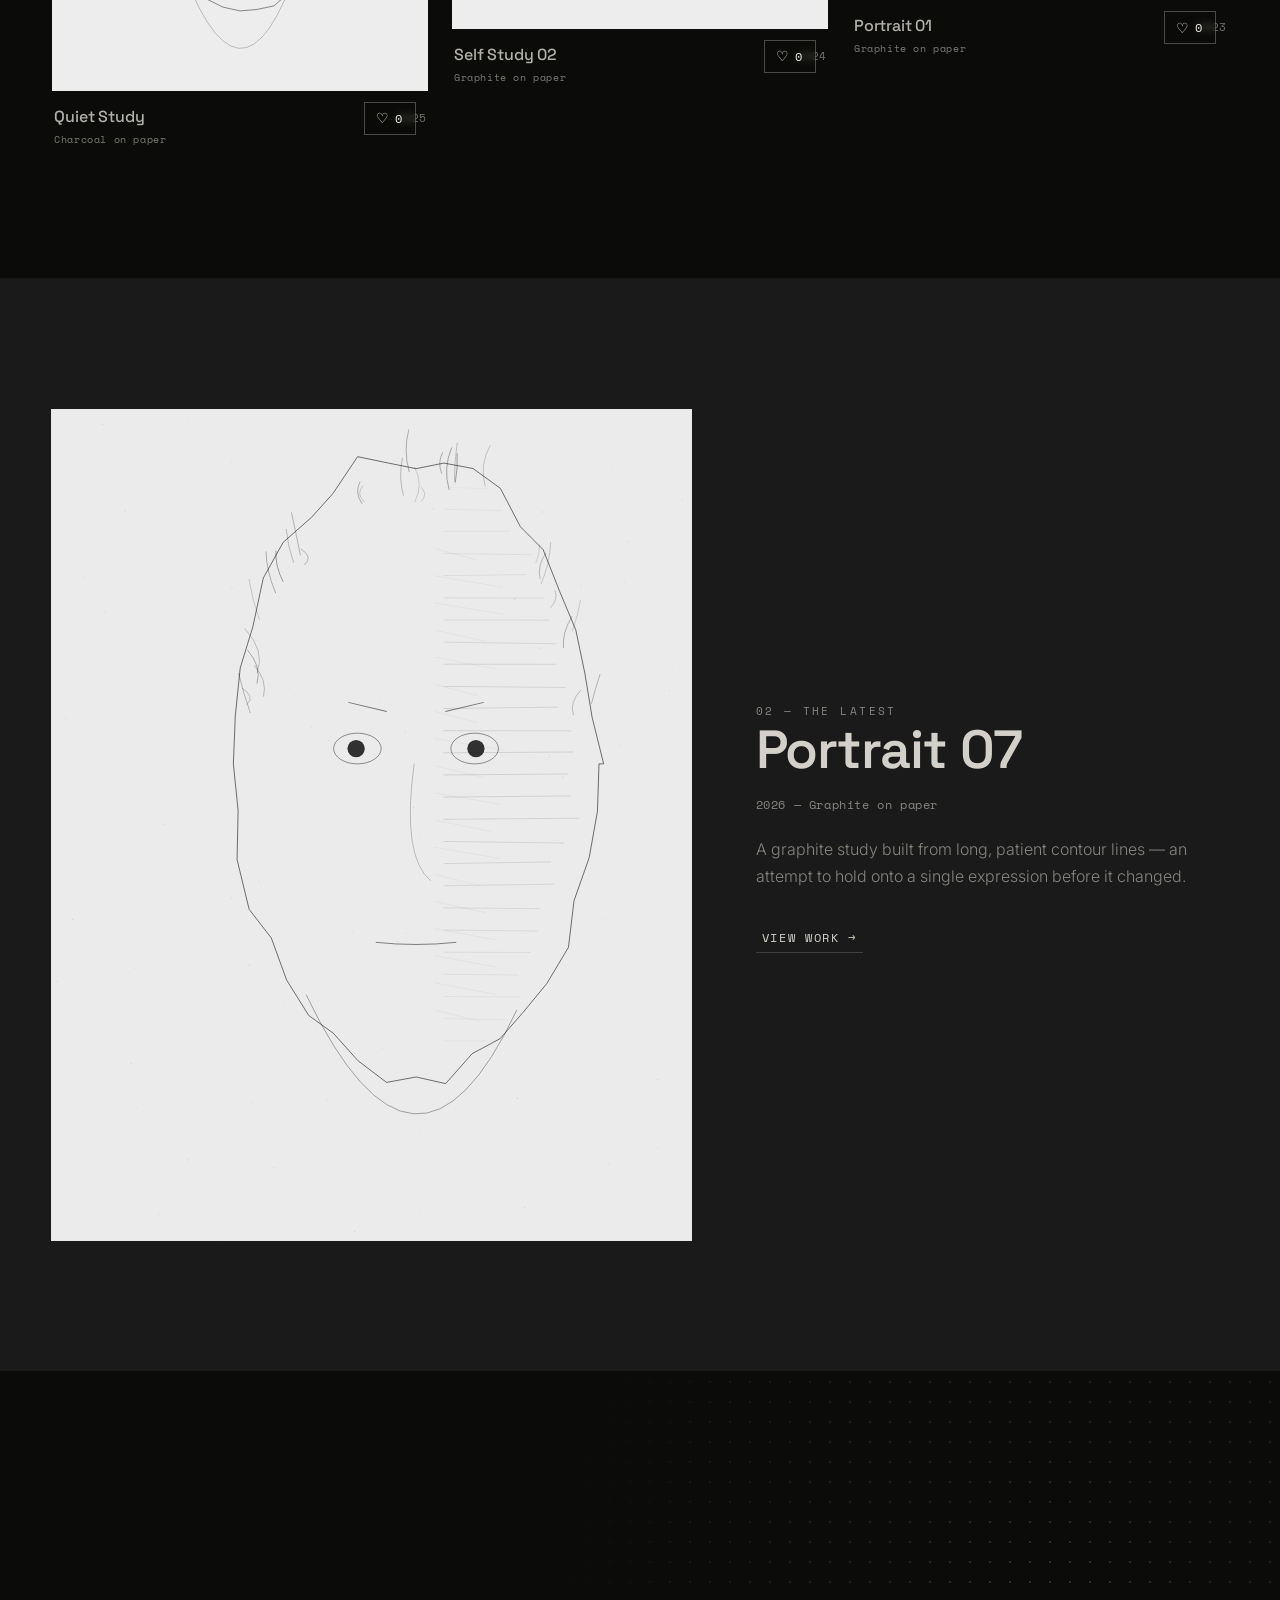
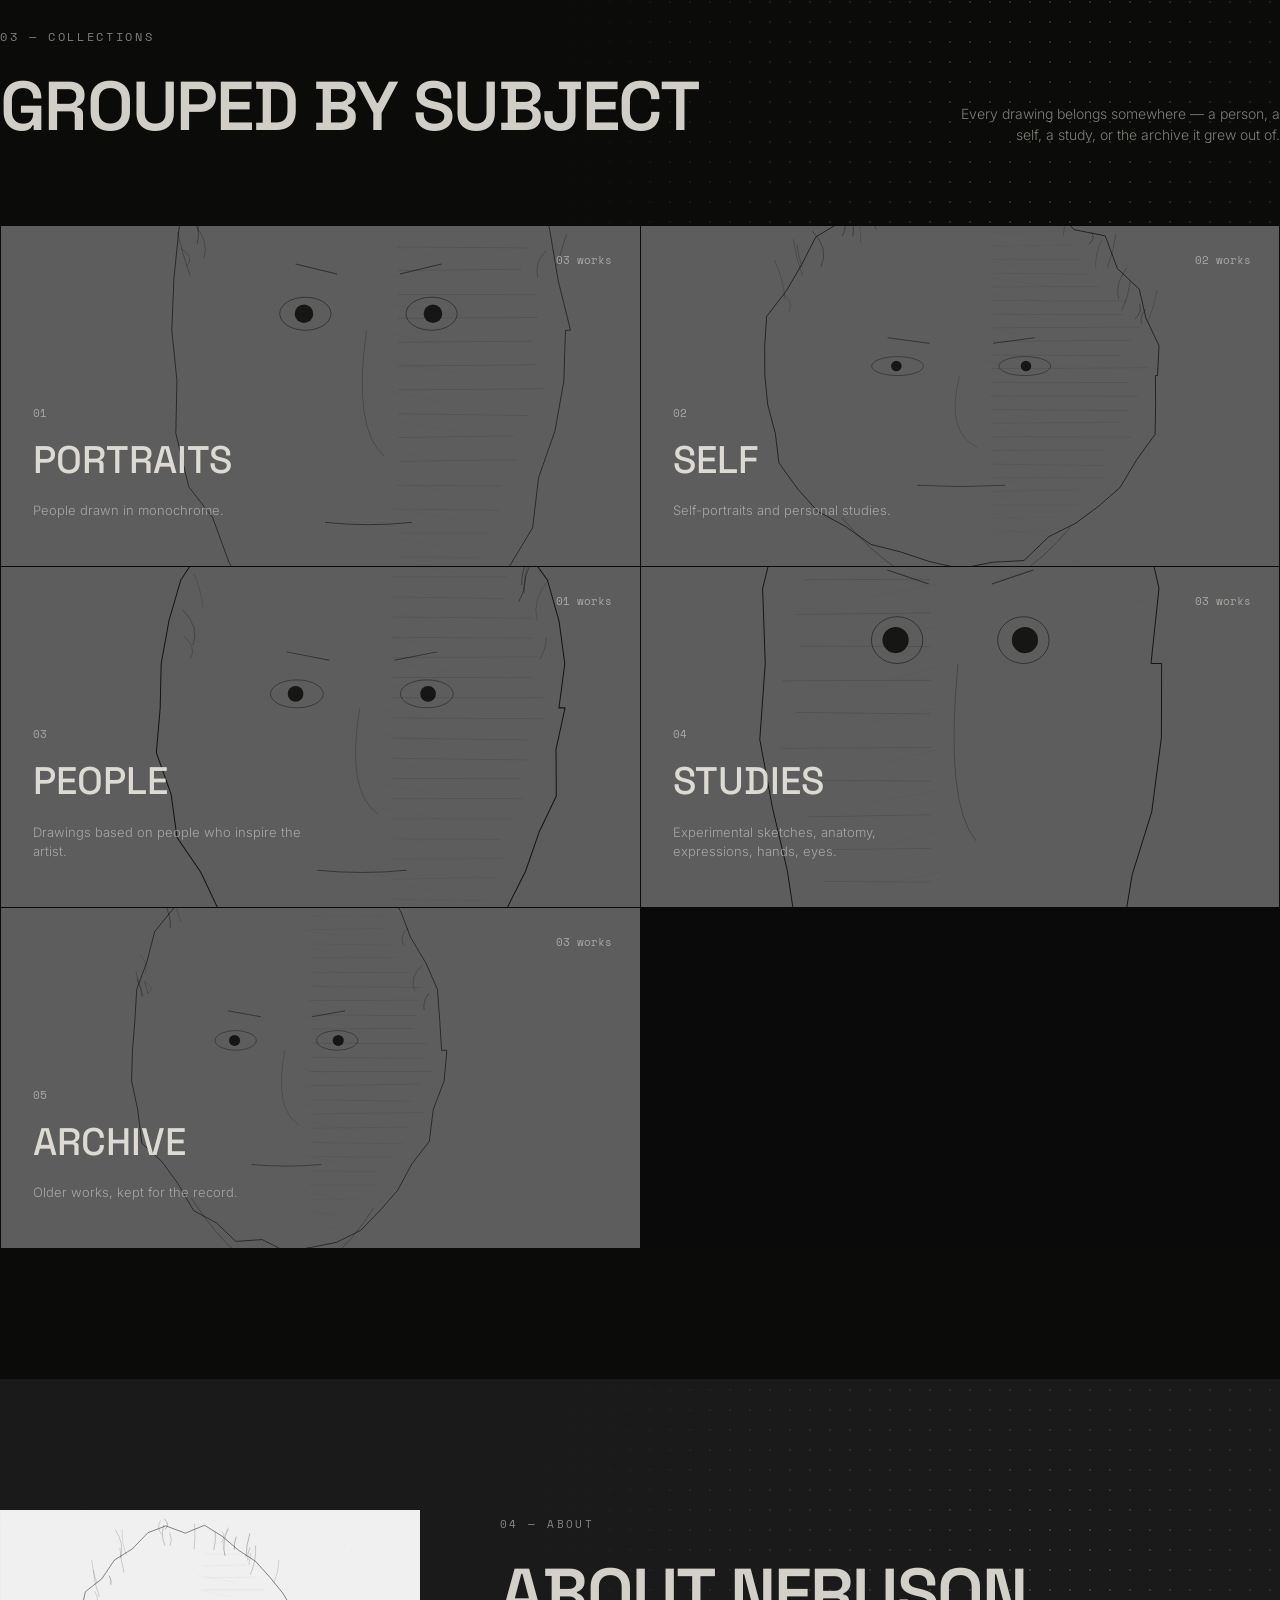
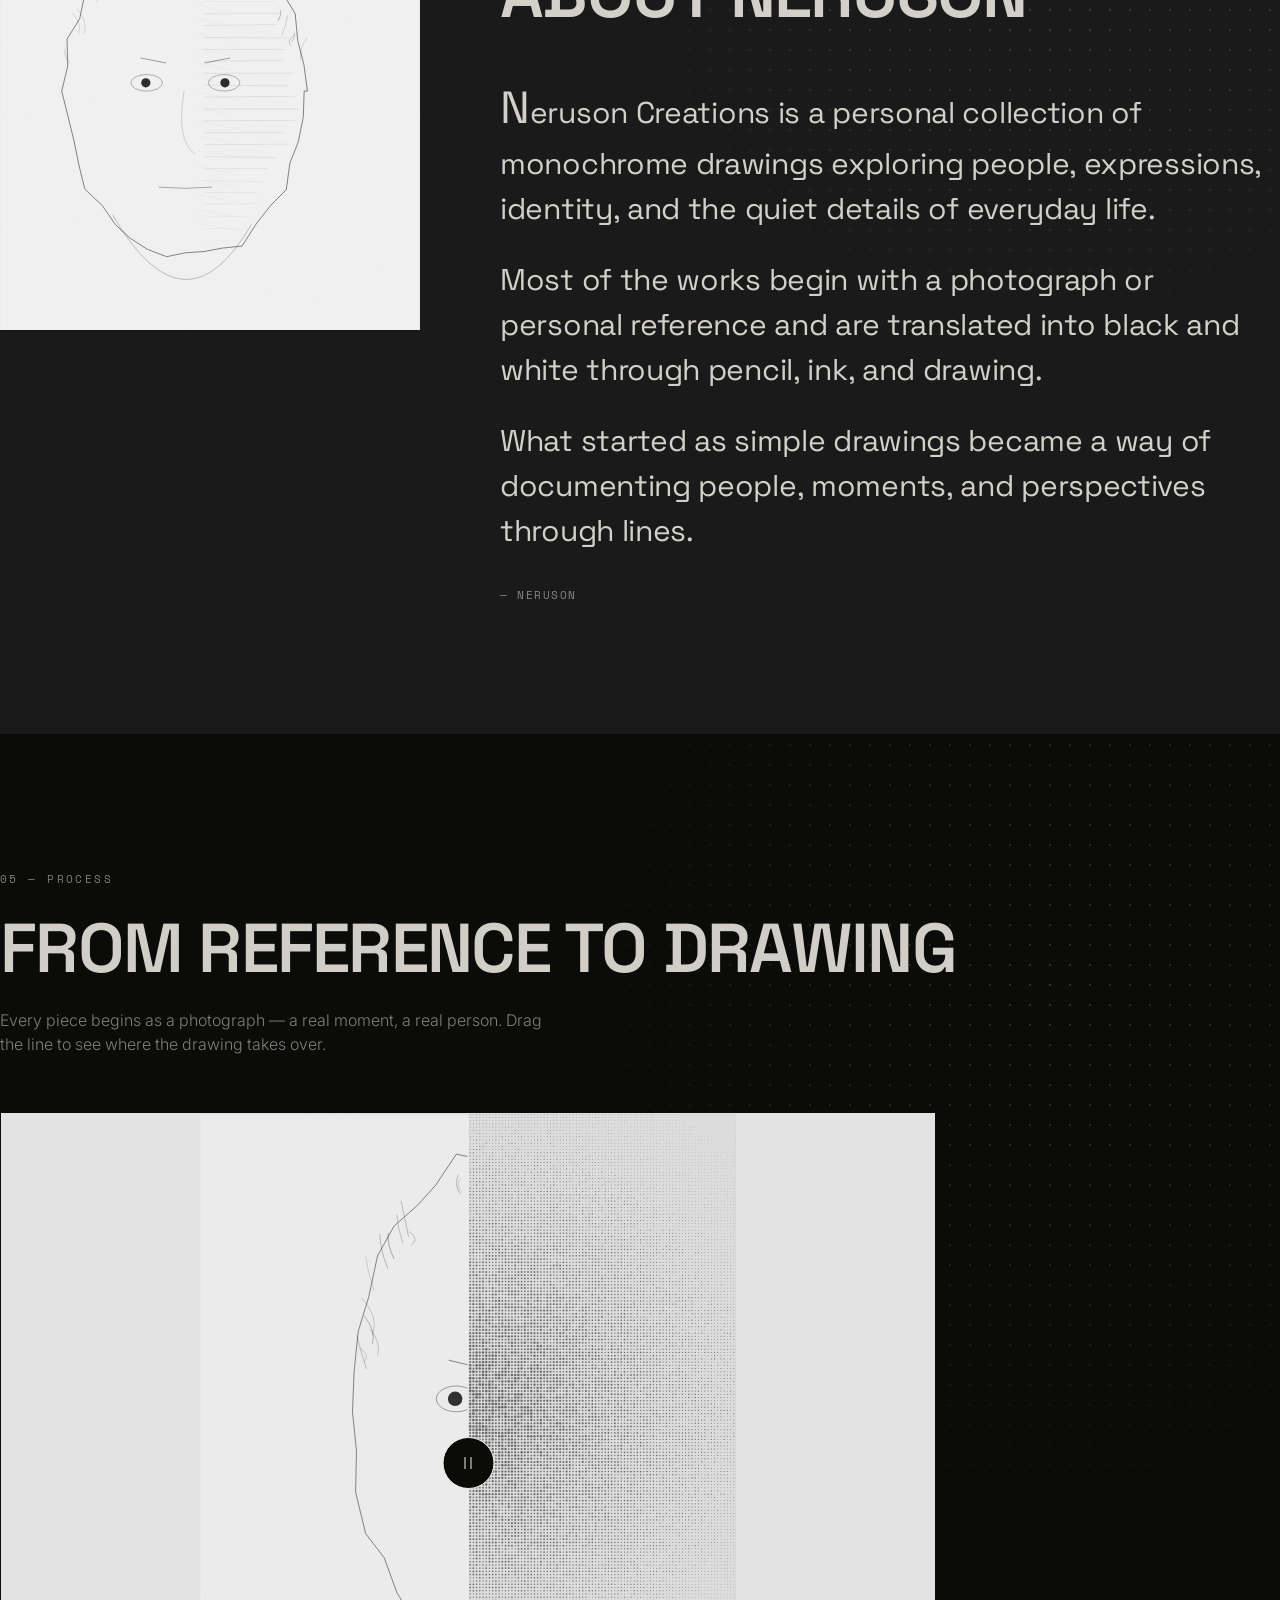
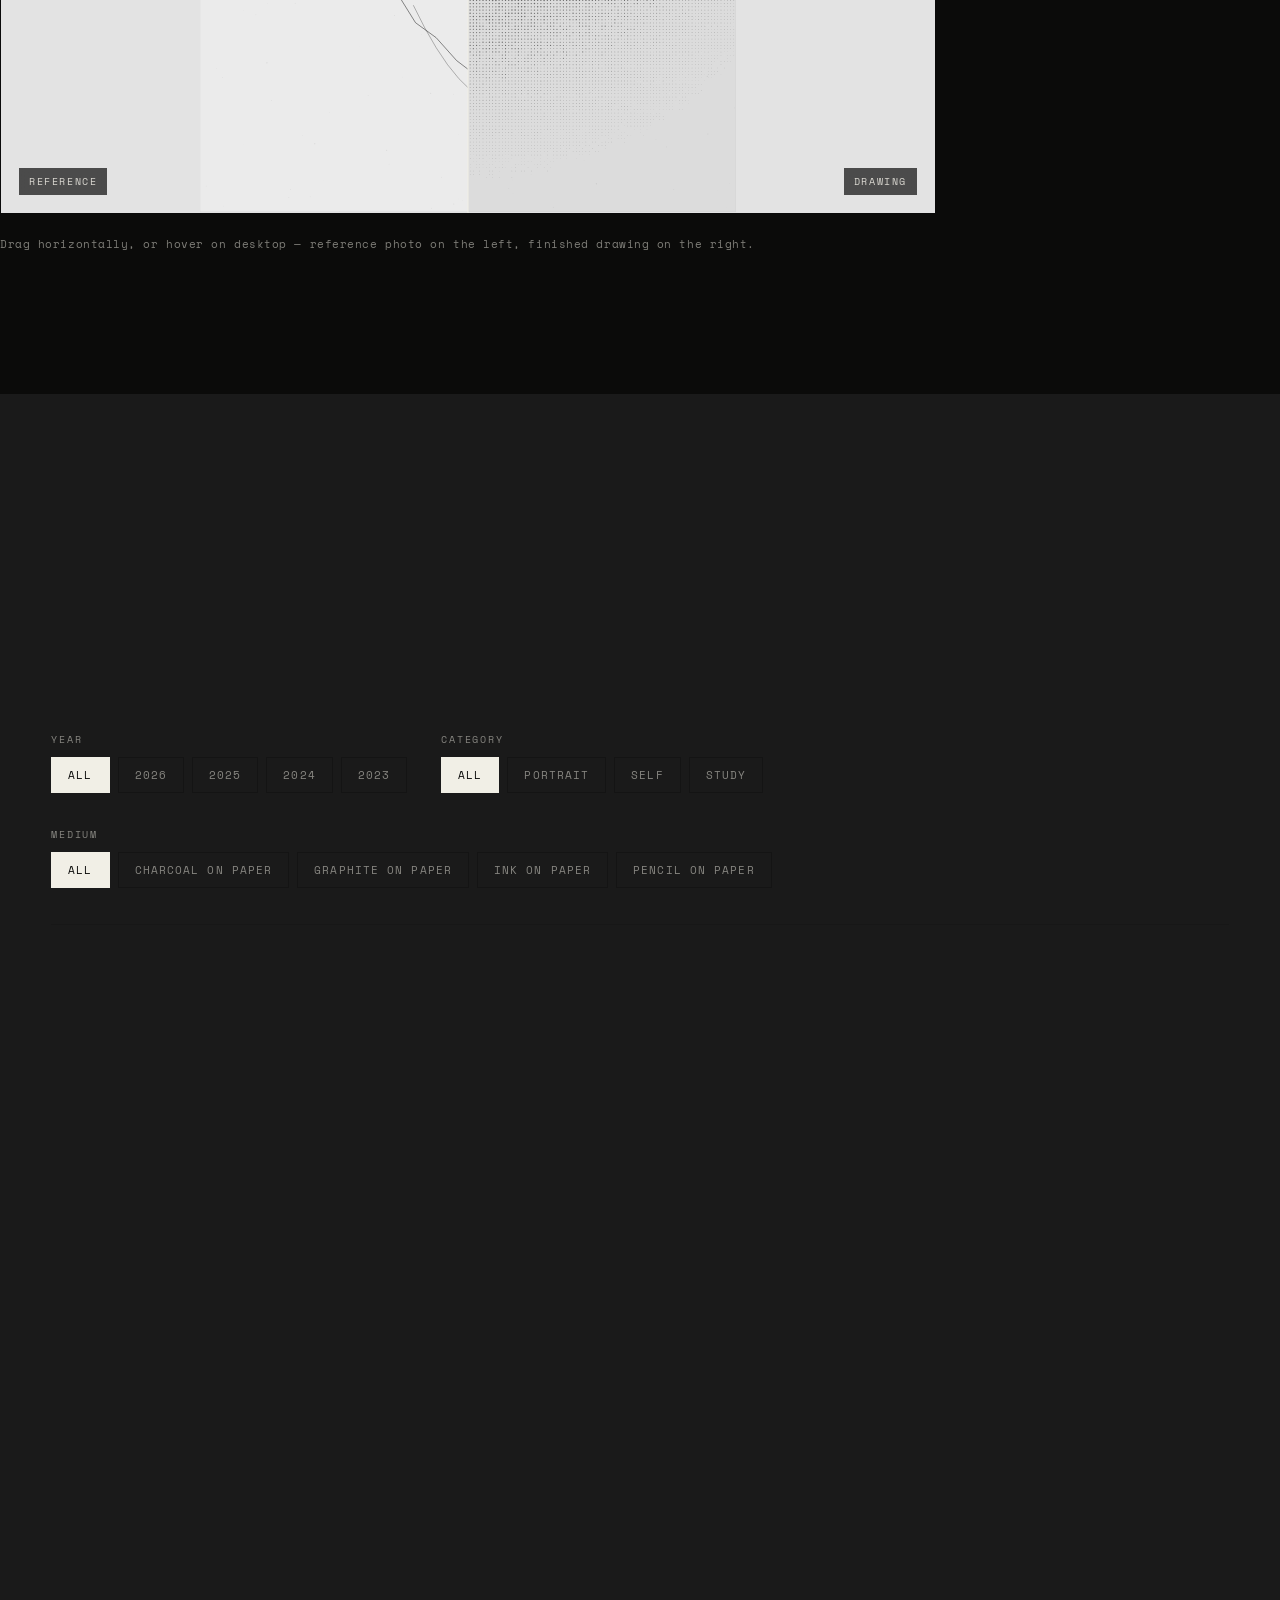
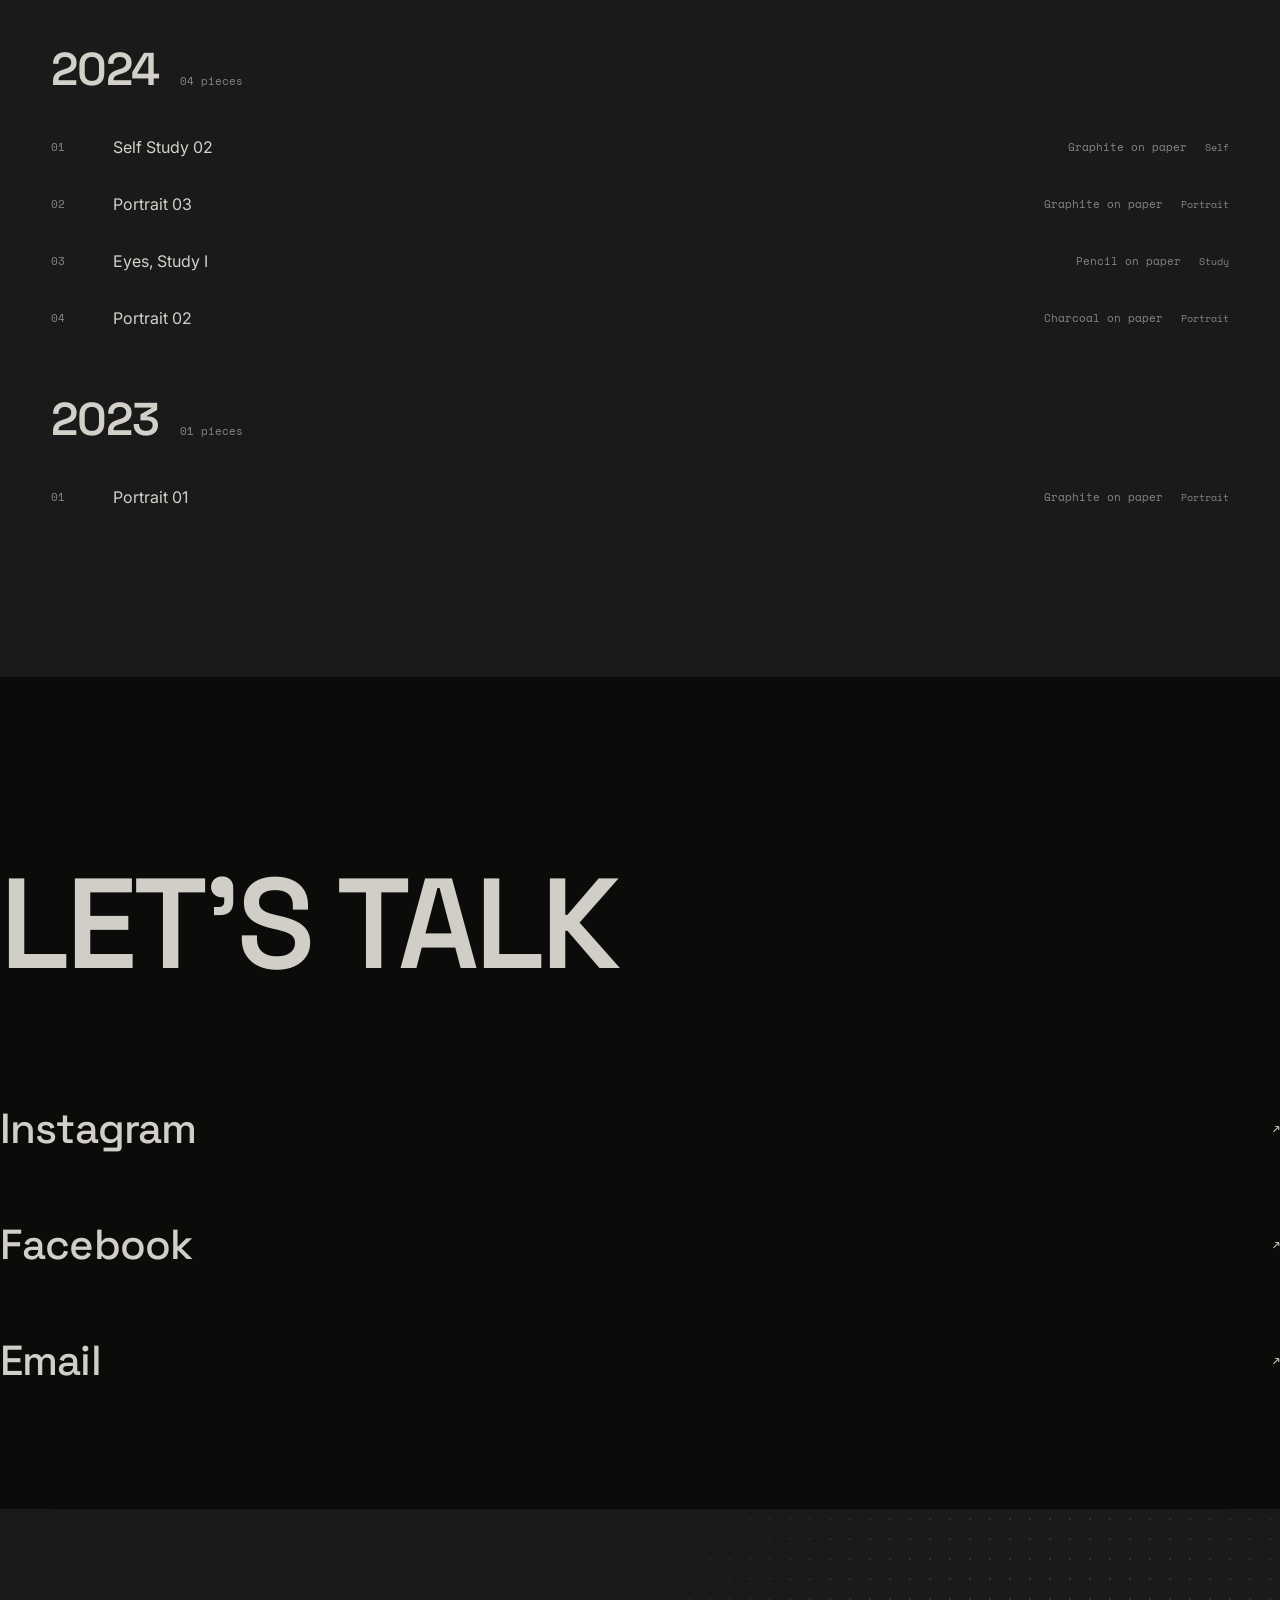
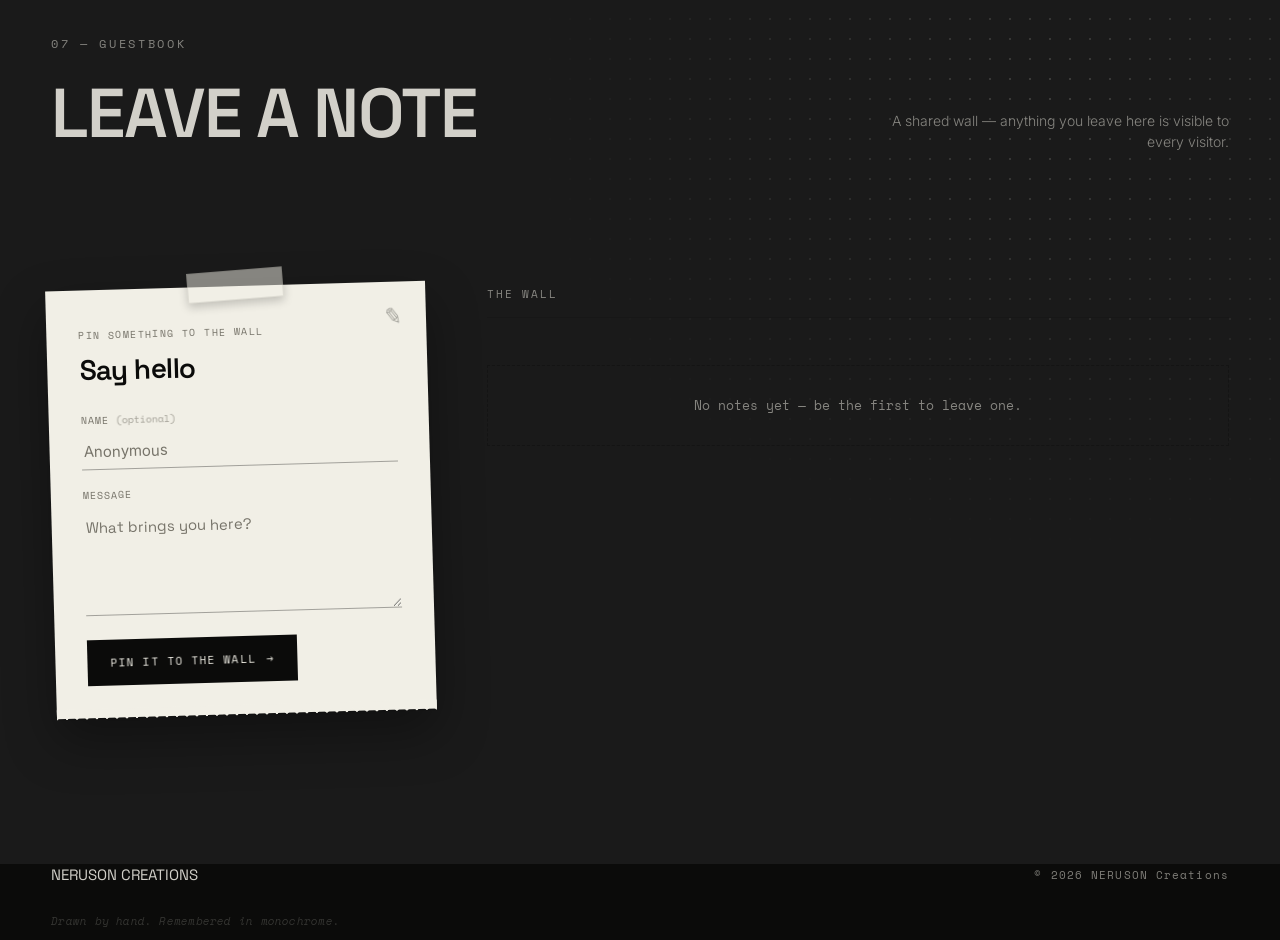
==== commit 700dc6c0: "Updated" ====
--- a/index.html
+++ b/index.html
@@ -95,7 +95,7 @@
   </section>
 
   <!-- ============================ COLLECTIONS ============================ -->
-  <section class="collections wrap">
+  <section class="collections wrap dots-accent dots-hover">
     <div class="section-head reveal">
       <div>
         <span class="num eyebrow js-collections-eyebrow">03 — Collections</span>
@@ -107,7 +107,7 @@
   </section>
 
   <!-- ============================ ABOUT ============================ -->
-  <section id="about" class="about wrap js-about">
+  <section id="about" class="about wrap js-about dots-accent dots-hover">
     <div class="about-grid">
       <div class="about-portrait reveal">
         <img class="js-about-img" src="" alt="Self portrait">
@@ -122,7 +122,7 @@
   </section>
 
   <!-- ============================ PROCESS ============================ -->
-  <section class="process wrap">
+  <section class="process wrap dots-accent dots-hover">
     <div class="reveal">
       <span class="eyebrow js-process-eyebrow">05 — Process</span>
       <h2 class="section-title js-process-title">From Reference to Drawing</h2>
@@ -160,20 +160,45 @@
   </section>
 
   <!-- ============================ GUESTBOOK ============================ -->
-  <section id="guestbook" class="guestbook wrap">
-    <div class="section-head reveal">
-      <div>
-        <span class="num eyebrow">07 — Guestbook</span>
-        <h2 class="section-title">Leave a Note</h2>
-      </div>
-      <p class="section-note">A shared wall — anything you leave here is visible to every visitor.</p>
-    </div>
-    <form class="guestbook-form reveal" id="guestbookForm">
-      <input type="text" name="name" maxlength="80" placeholder="Name (optional)">
-      <textarea name="message" rows="3" maxlength="2000" required placeholder="Say something…"></textarea>
-      <button class="gb-submit" type="submit">Post note</button>
-    </form>
-    <div class="guestbook-list reveal js-guestbook-list"></div>
+  <section id="guestbook" class="guestbook dots-accent dots-hover">
+    <div class="wrap">
+      <div class="section-head reveal">
+        <div>
+          <span class="num eyebrow">07 — Guestbook</span>
+          <h2 class="section-title">Leave a Note</h2>
+        </div>
+        <p class="section-note">A shared wall — anything you leave here is visible to every visitor.</p>
+      </div>
+    </div>
+
+    <div class="gb-board wrap">
+      <div class="gb-postcard reveal">
+        <div class="gb-postcard-inner">
+          <span class="gb-postcard-mark">✎</span>
+          <div class="gb-postcard-head">
+            <span class="gb-postcard-eyebrow">Pin something to the wall</span>
+            <h3 class="gb-postcard-title">Say hello</h3>
+          </div>
+          <form class="guestbook-form" id="guestbookForm">
+            <label class="gb-field">
+              <span class="gb-field-label">Name <em>(optional)</em></span>
+              <input type="text" name="name" maxlength="80" placeholder="Anonymous">
+            </label>
+            <label class="gb-field">
+              <span class="gb-field-label">Message</span>
+              <textarea name="message" rows="4" maxlength="2000" required placeholder="What brings you here?"></textarea>
+            </label>
+            <button class="gb-submit" type="submit"><span>Pin it to the wall</span> →</button>
+          </form>
+          <span class="gb-postcard-tape" aria-hidden="true"></span>
+        </div>
+      </div>
+
+      <div class="gb-wall reveal">
+        <div class="gb-wall-label"><span>The Wall</span><span class="gb-wall-count js-gb-count"></span></div>
+        <div class="guestbook-list js-guestbook-list"></div>
+      </div>
+    </div>
   </section>
 
 </main>
@@ -203,6 +228,9 @@
         <div class="lb-heart-pop" aria-hidden="true">
           <svg viewBox="0 0 24 24" xmlns="http://www.w3.org/2000/svg"><path d="M12 21.35l-1.45-1.32C5.4 15.36 2 12.28 2 8.5 2 5.42 4.42 3 7.5 3c1.74 0 3.41.81 4.5 2.09C13.09 3.81 14.76 3 16.5 3 19.58 3 22 5.42 22 8.5c0 3.78-3.4 6.86-8.55 11.54L12 21.35z"/></svg>
         </div>
+        <button class="heart-btn lb-heart" data-like="" aria-label="Like this piece">
+          <span class="heart-icon">♡</span><span class="heart-count">0</span>
+        </button>
         <button class="lightbox-nav-btn next js-lb-next" aria-label="Next">→</button>
       </div>
       <div class="lightbox-info">
@@ -210,9 +238,6 @@
         <div class="lt-meta js-lb-meta"></div>
         <p class="lt-desc js-lb-desc"></p>
         <div class="lt-tags js-lb-tags"></div>
-        <button class="heart-btn lb-heart" data-like="" aria-label="Like this piece">
-          <span class="heart-icon">♡</span><span class="heart-count">0</span>
-        </button>
       </div>
     </div>
     <div class="lightbox-bottom">Use ← → to navigate · ESC to close</div>
@@ -222,4 +247,4 @@
 <script src="js/data.js"></script>
 <script src="js/main.js"></script>
 </body>
-</html>
+</html>
--- a/css/style.css
+++ b/css/style.css
@@ -10,7 +10,7 @@
 
 :root{
   --ink:#0b0b0a;
-  --ink-soft:#171613;
+  --ink-soft:#1a1a1a;
   --paper:#f1efe6;
   --paper-dim:#e7e3d6;
   --mid:#77746a;
@@ -254,20 +254,18 @@
 
 /* ---------------- heart / like button ---------------- */
 .heart-btn{
-  position:absolute; top:12px; right:12px; z-index:2;
+  position:absolute; bottom:12px; right:12px; z-index:2;
   display:flex; align-items:center; gap:6px;
-  padding:7px 11px; background:rgba(11,11,10,.55); backdrop-filter:blur(4px);
-  border:1px solid rgba(241,239,230,.3); color:var(--paper);
+  padding:7px 11px; background:rgba(11,11,10,.28); backdrop-filter:blur(3px);
+  border:1px solid rgba(241,239,230,.28); color:var(--paper);
   font-family:var(--f-mono); font-size:12px; letter-spacing:.02em;
   cursor:pointer; transition:background .25s var(--ease), border-color .25s var(--ease), transform .2s var(--ease);
 }
-.heart-btn:hover{ border-color:var(--paper); }
+.heart-btn:hover{ border-color:var(--paper); background:rgba(11,11,10,.4); }
 .heart-btn:active{ transform:scale(.94); }
 .heart-btn.liked{ background:var(--paper); color:var(--ink); border-color:var(--paper); }
 .heart-btn .heart-icon{ font-size:14px; line-height:1; }
 .heart-btn .heart-count{ min-width:9px; text-align:left; }
-.lightbox-info .heart-btn{ position:static; align-self:flex-start; margin-top:6px; background:transparent; color:var(--paper-on-ink-soft); border-color:var(--line-strong); }
-.lightbox-info .heart-btn.liked{ background:var(--paper); color:var(--ink); border-color:var(--paper); }
 
 /* ---------------- filter bar ---------------- */
 .filter-bar{
@@ -282,7 +280,7 @@
 .filter-chip.active{ background:var(--paper); color:var(--ink); border-color:var(--paper); }
 
 /* ---------------- latest / split ---------------- */
-.latest{ padding:130px 0; border-top:1px solid var(--line); }
+.latest{ padding:130px 0; border-top:1px solid var(--line); background:var(--ink-soft); }
 .latest-grid{ display:grid; grid-template-columns:1fr; gap:48px; }
 @media(min-width:900px){ .latest-grid{ grid-template-columns:1.15fr .85fr; gap:64px; align-items:center; } }
 .latest-media{ overflow:hidden; position:relative; }
@@ -319,7 +317,7 @@
 .coll-card .ccount{ position:absolute; top:26px; right:28px; z-index:2; font-family:var(--f-mono); font-size:11px; color:var(--paper-on-ink-soft); }
 
 /* ---------------- about ---------------- */
-.about{ padding:130px 0; border-top:1px solid var(--line); }
+.about{ padding:130px 0; border-top:1px solid var(--line); background:var(--ink-soft); }
 .about-grid{ display:grid; grid-template-columns:1fr; gap:56px; }
 @media(min-width:900px){ .about-grid{ grid-template-columns:.7fr 1.3fr; gap:80px; } }
 .about-portrait{ overflow:hidden; }
@@ -433,6 +431,7 @@
 
 /* ---------------- contact ---------------- */
 .contact{ padding:150px 0 90px; border-top:1px solid var(--line); }
+#archive{ background:var(--ink-soft); }
 .contact-title{ font-family:var(--f-display); font-weight:600; font-size:clamp(48px,10vw,140px); text-transform:uppercase; margin:0 0 50px; letter-spacing:-.03em; }
 .contact-links{ display:flex; flex-direction:column; }
 .contact-link{
@@ -444,29 +443,143 @@
 .contact-link .arrow{ font-family:var(--f-mono); font-size:14px; }
 
 /* ---------------- guestbook ---------------- */
-.guestbook{ padding:130px 0 150px; border-top:1px solid var(--line); }
-.guestbook-form{
-  display:flex; flex-direction:column; gap:14px; max-width:560px; margin:0 0 60px;
-}
+.guestbook{ padding:0 0 150px; background:var(--ink-soft); overflow:hidden; }
+
+/* ---------------- small dot-grid texture accent ---------------- */
+/* A soft-edged patch of dots layered behind a section's content — not
+   a full background, just a bit of texture in one corner. Purely
+   decorative (::before), so it never needs any HTML changes beyond
+   adding the "dots-accent" class to a section. */
+.dots-accent{ position:relative; overflow:hidden; }
+.dots-accent::before{
+  content:""; position:absolute; inset:0; z-index:0; pointer-events:none;
+  background-image:radial-gradient(rgba(241,239,230,.16) 1px, transparent 1.4px);
+  background-size:20px 20px;
+  -webkit-mask-image:radial-gradient(ellipse 60% 70% at 82% 20%, #000 0%, transparent 70%);
+  mask-image:radial-gradient(ellipse 60% 70% at 82% 20%, #000 0%, transparent 70%);
+}
+.dots-accent > *{ position:relative; z-index:1; }
+
+/* a second, brighter patch of dots that follows the cursor — only lights
+   up on hover, layered on top of the base .dots-accent texture */
+.dots-hover::after{
+  content:""; position:absolute; inset:0; z-index:0; pointer-events:none;
+  background-image:radial-gradient(rgba(241,239,230,.85) 1px, transparent 1.4px);
+  background-size:20px 20px;
+  opacity:0;
+  -webkit-mask-image:radial-gradient(circle 150px at var(--mx,50%) var(--my,50%), #000 0%, transparent 70%);
+  mask-image:radial-gradient(circle 150px at var(--mx,50%) var(--my,50%), #000 0%, transparent 70%);
+  transition:opacity .35s var(--ease);
+}
+.dots-hover:hover::after{ opacity:1; }
+/* ---- layout: postcard (left) + pinboard wall (right) ---- */
+.gb-board{
+  display:grid; grid-template-columns:minmax(300px,380px) 1fr; gap:56px;
+  align-items:start; padding-top:64px; position:relative;
+}
+.gb-board::before{
+  /* cork/paper texture wash behind the whole board */
+  content:''; position:absolute; inset:-40px -40px auto -40px; height:1px;
+}
+
+/* ---- the postcard form ---- */
+.gb-postcard{ position:sticky; top:calc(var(--nav-h) + 24px); }
+.gb-postcard-inner{
+  position:relative; background:var(--paper); color:var(--ink);
+  padding:38px 32px 32px; transform:rotate(-1.6deg);
+  box-shadow:0 22px 50px rgba(0,0,0,.35), 0 2px 0 rgba(0,0,0,.06);
+  transition:transform .4s var(--ease);
+}
+.gb-postcard-inner:hover{ transform:rotate(-.4deg) translateY(-3px); }
+.gb-postcard-inner::after{
+  /* torn/deckled bottom edge */
+  content:''; position:absolute; left:0; right:0; bottom:-1px; height:10px;
+  background:
+    linear-gradient(135deg, var(--paper) 50%, transparent 51%) 0 0/10px 10px repeat-x,
+    linear-gradient(-135deg, var(--paper) 50%, transparent 51%) 0 0/10px 10px repeat-x;
+}
+.gb-postcard-tape{
+  position:absolute; top:-16px; left:50%; width:96px; height:30px; margin-left:-48px;
+  background:rgba(241,239,230,.5);
+  border:1px solid rgba(11,11,10,.08);
+  box-shadow:0 4px 10px rgba(0,0,0,.2);
+  transform:rotate(-3deg);
+}
+.gb-postcard-mark{
+  position:absolute; top:18px; right:24px; font-family:var(--f-display); font-size:22px;
+  color:var(--line-strong); transform:rotate(8deg);
+}
+.gb-postcard-head{ margin-bottom:22px; padding-right:36px; }
+.gb-postcard-eyebrow{
+  display:block; font-family:var(--f-mono); font-size:10px; letter-spacing:.14em; text-transform:uppercase;
+  color:var(--mid); margin-bottom:6px;
+}
+.gb-postcard-title{
+  font-family:var(--f-display); font-weight:600; font-size:28px; letter-spacing:-.02em; margin:0;
+}
+.guestbook-form{ display:flex; flex-direction:column; gap:18px; }
+.gb-field{ display:flex; flex-direction:column; gap:6px; }
+.gb-field-label{
+  font-family:var(--f-mono); font-size:10px; letter-spacing:.1em; text-transform:uppercase; color:var(--mid);
+}
+.gb-field-label em{ font-style:normal; opacity:.65; text-transform:none; letter-spacing:0; }
 .guestbook-form input, .guestbook-form textarea{
-  font-family:var(--f-body); font-size:14px; color:var(--paper);
-  background:transparent; border:1px solid var(--line-strong); padding:13px 15px; resize:vertical;
-}
-.guestbook-form input::placeholder, .guestbook-form textarea::placeholder{ color:var(--paper-on-ink-soft); }
-.guestbook-form input:focus, .guestbook-form textarea:focus{ outline:none; border-color:var(--paper); }
+  font-family:var(--f-body); font-size:15px; color:var(--ink);
+  background:transparent; border:none; border-bottom:1px solid var(--line-strong);
+  padding:8px 2px; resize:vertical; transition:border-color .25s;
+}
+.guestbook-form textarea{ font-family:'Space Grotesk', var(--f-body); line-height:1.5; }
+.guestbook-form input::placeholder, .guestbook-form textarea::placeholder{ color:var(--mid); }
+.guestbook-form input:focus, .guestbook-form textarea:focus{ outline:none; border-color:var(--ink); }
 .gb-submit{
-  align-self:flex-start; font-family:var(--f-mono); font-size:11px; letter-spacing:.1em; text-transform:uppercase;
-  padding:13px 26px; background:var(--paper); color:var(--ink); border:1px solid var(--paper); cursor:pointer; transition:opacity .25s;
-}
-.gb-submit:hover{ opacity:.82; }
-.gb-submit:disabled{ opacity:.5; cursor:default; }
-.guestbook-list{ display:flex; flex-direction:column; gap:1px; background:var(--line); border:1px solid var(--line); max-width:720px; }
-.gb-note{ background:var(--ink); padding:20px 22px; }
-.gb-note-head{ display:flex; justify-content:space-between; gap:14px; margin-bottom:8px; }
+  align-self:flex-start; display:inline-flex; align-items:center; gap:10px;
+  font-family:var(--f-mono); font-size:11px; letter-spacing:.1em; text-transform:uppercase;
+  padding:14px 22px; background:var(--ink); color:var(--paper); border:1px solid var(--ink); cursor:pointer;
+  margin-top:6px; transition:transform .25s var(--ease), background .25s, color .25s;
+}
+.gb-submit span{ transition:transform .25s var(--ease); }
+.gb-submit:hover{ background:transparent; color:var(--ink); }
+.gb-submit:hover span{ transform:translateX(-2px); }
+.gb-submit:disabled{ opacity:.45; cursor:default; }
+
+/* ---- the wall of pinned notes ---- */
+.gb-wall-label{
+  display:flex; align-items:baseline; justify-content:space-between; gap:16px;
+  font-family:var(--f-mono); font-size:11px; letter-spacing:.16em; text-transform:uppercase;
+  color:var(--paper-on-ink-soft); border-bottom:1px solid var(--line); padding-bottom:14px; margin-bottom:34px;
+}
+.gb-wall-count::before{ content:'· '; }
+.gb-wall-count:empty::before{ content:none; }
+.guestbook-list{
+  display:grid; grid-template-columns:repeat(auto-fill, minmax(230px,1fr)); gap:28px 22px; align-items:start;
+}
+.gb-note{
+  position:relative; background:var(--ink); border:1px solid var(--line); padding:24px 20px 20px;
+  transform:rotate(var(--tilt,0deg)); transition:transform .3s var(--ease), border-color .3s;
+}
+.gb-note:nth-child(4n+1){ --tilt:-1.4deg; }
+.gb-note:nth-child(4n+2){ --tilt:1.1deg; }
+.gb-note:nth-child(4n+3){ --tilt:-.6deg; }
+.gb-note:nth-child(4n+4){ --tilt:1.6deg; }
+.gb-note:hover{ transform:rotate(0deg) translateY(-4px); border-color:var(--line-strong); z-index:2; }
+.gb-note::before{
+  /* pin */
+  content:''; position:absolute; top:-6px; left:20px; width:9px; height:9px; border-radius:50%;
+  background:var(--paper); box-shadow:0 3px 5px rgba(0,0,0,.4);
+}
+.gb-note-head{ display:flex; justify-content:space-between; align-items:baseline; gap:14px; margin-bottom:10px; }
 .gb-name{ font-family:var(--f-display); font-size:14px; font-weight:500; }
 .gb-date{ font-family:var(--f-mono); font-size:10px; color:var(--paper-on-ink-soft); letter-spacing:.06em; white-space:nowrap; }
 .gb-message{ font-size:14px; line-height:1.7; color:var(--paper-on-ink-soft); font-weight:300; white-space:pre-wrap; }
-.gb-empty{ color:var(--paper-on-ink-soft); font-size:13px; font-family:var(--f-mono); }
+.gb-empty{
+  grid-column:1/-1; color:var(--paper-on-ink-soft); font-size:13px; font-family:var(--f-mono);
+  border:1px dashed var(--line-strong); padding:30px; text-align:center;
+}
+
+@media(max-width:900px){
+  .gb-board{ grid-template-columns:1fr; gap:64px; }
+  .gb-postcard{ position:static; max-width:420px; }
+}
 
 /* ---------------- footer ---------------- */
 footer{ padding:50px 0 40px; }
@@ -494,4 +607,4 @@
   padding:10px 14px; border:1px solid var(--line-strong); background:rgba(11,11,10,.7); backdrop-filter:blur(6px);
   color:var(--paper-on-ink-soft); transition:all .3s;
 }
-.admin-cta:hover{ color:var(--paper); border-color:var(--paper); }
+.admin-cta:hover{ color:var(--paper); border-color:var(--paper); }
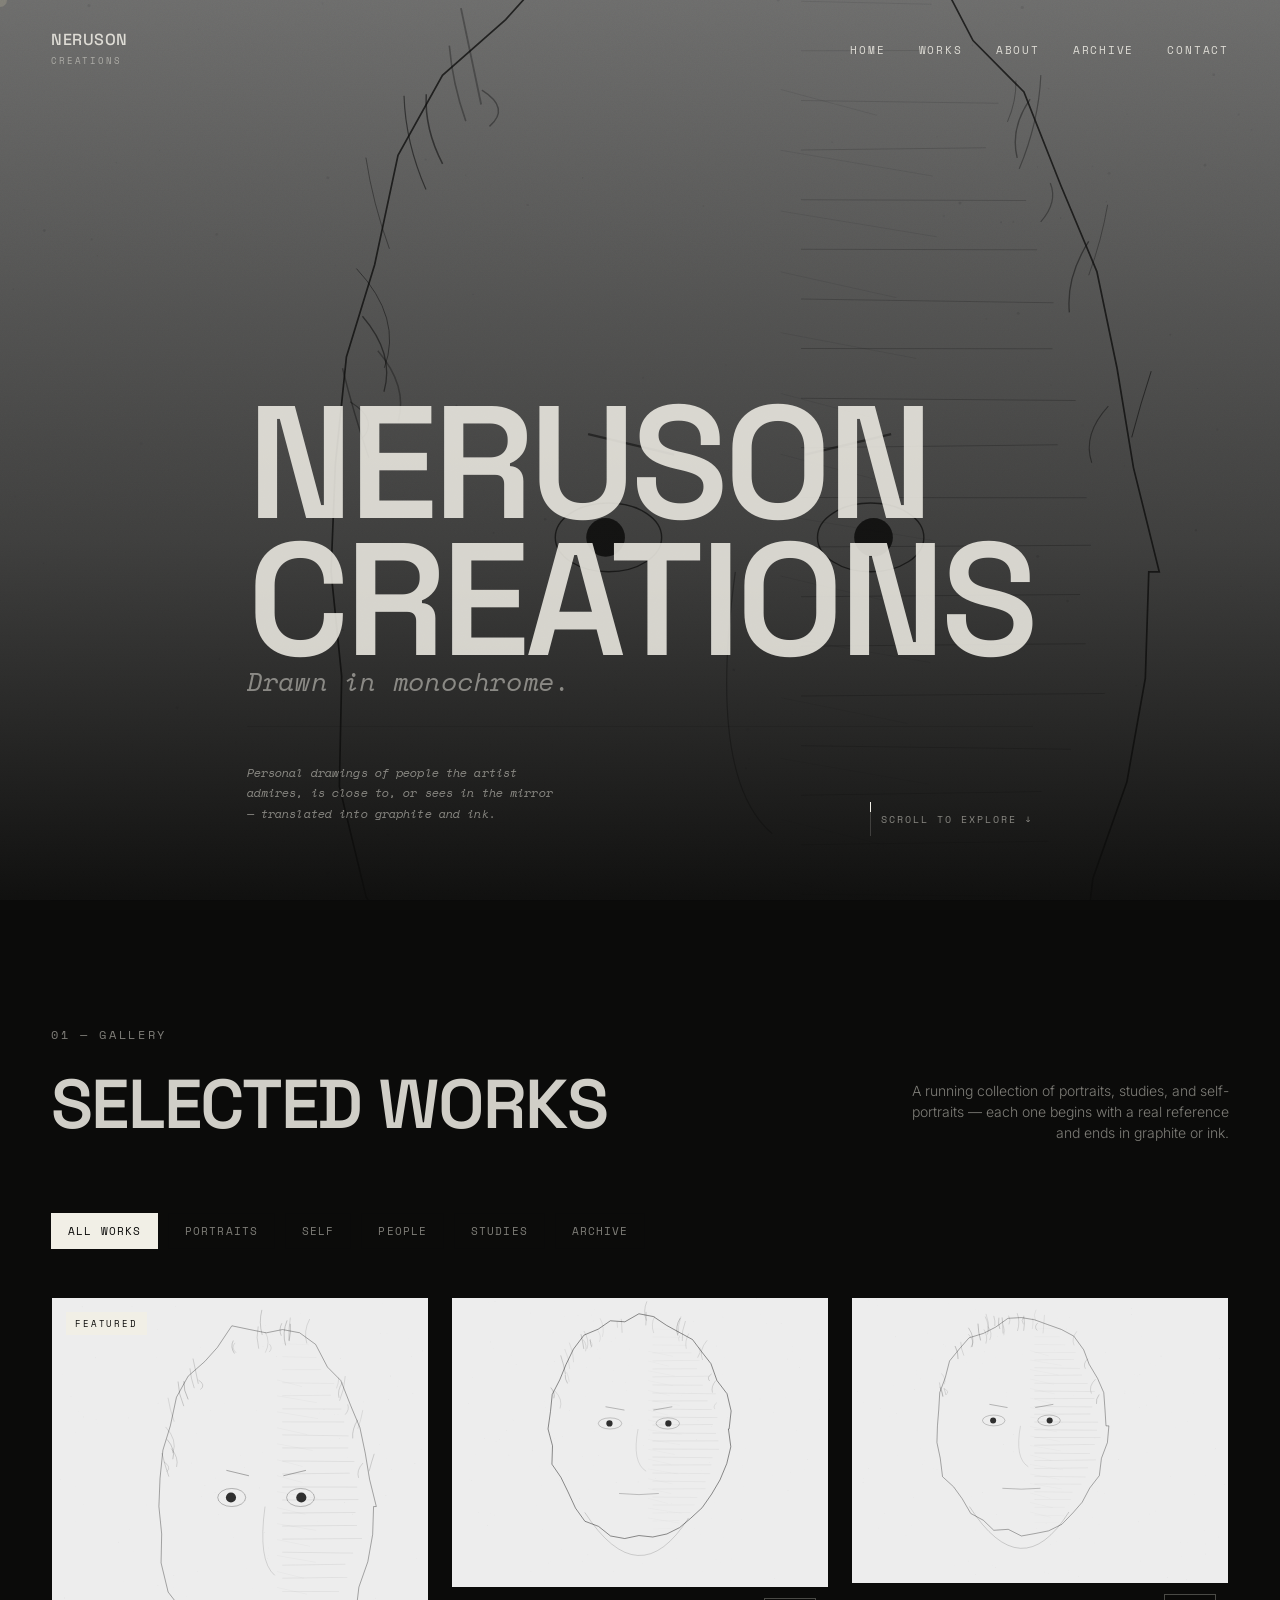
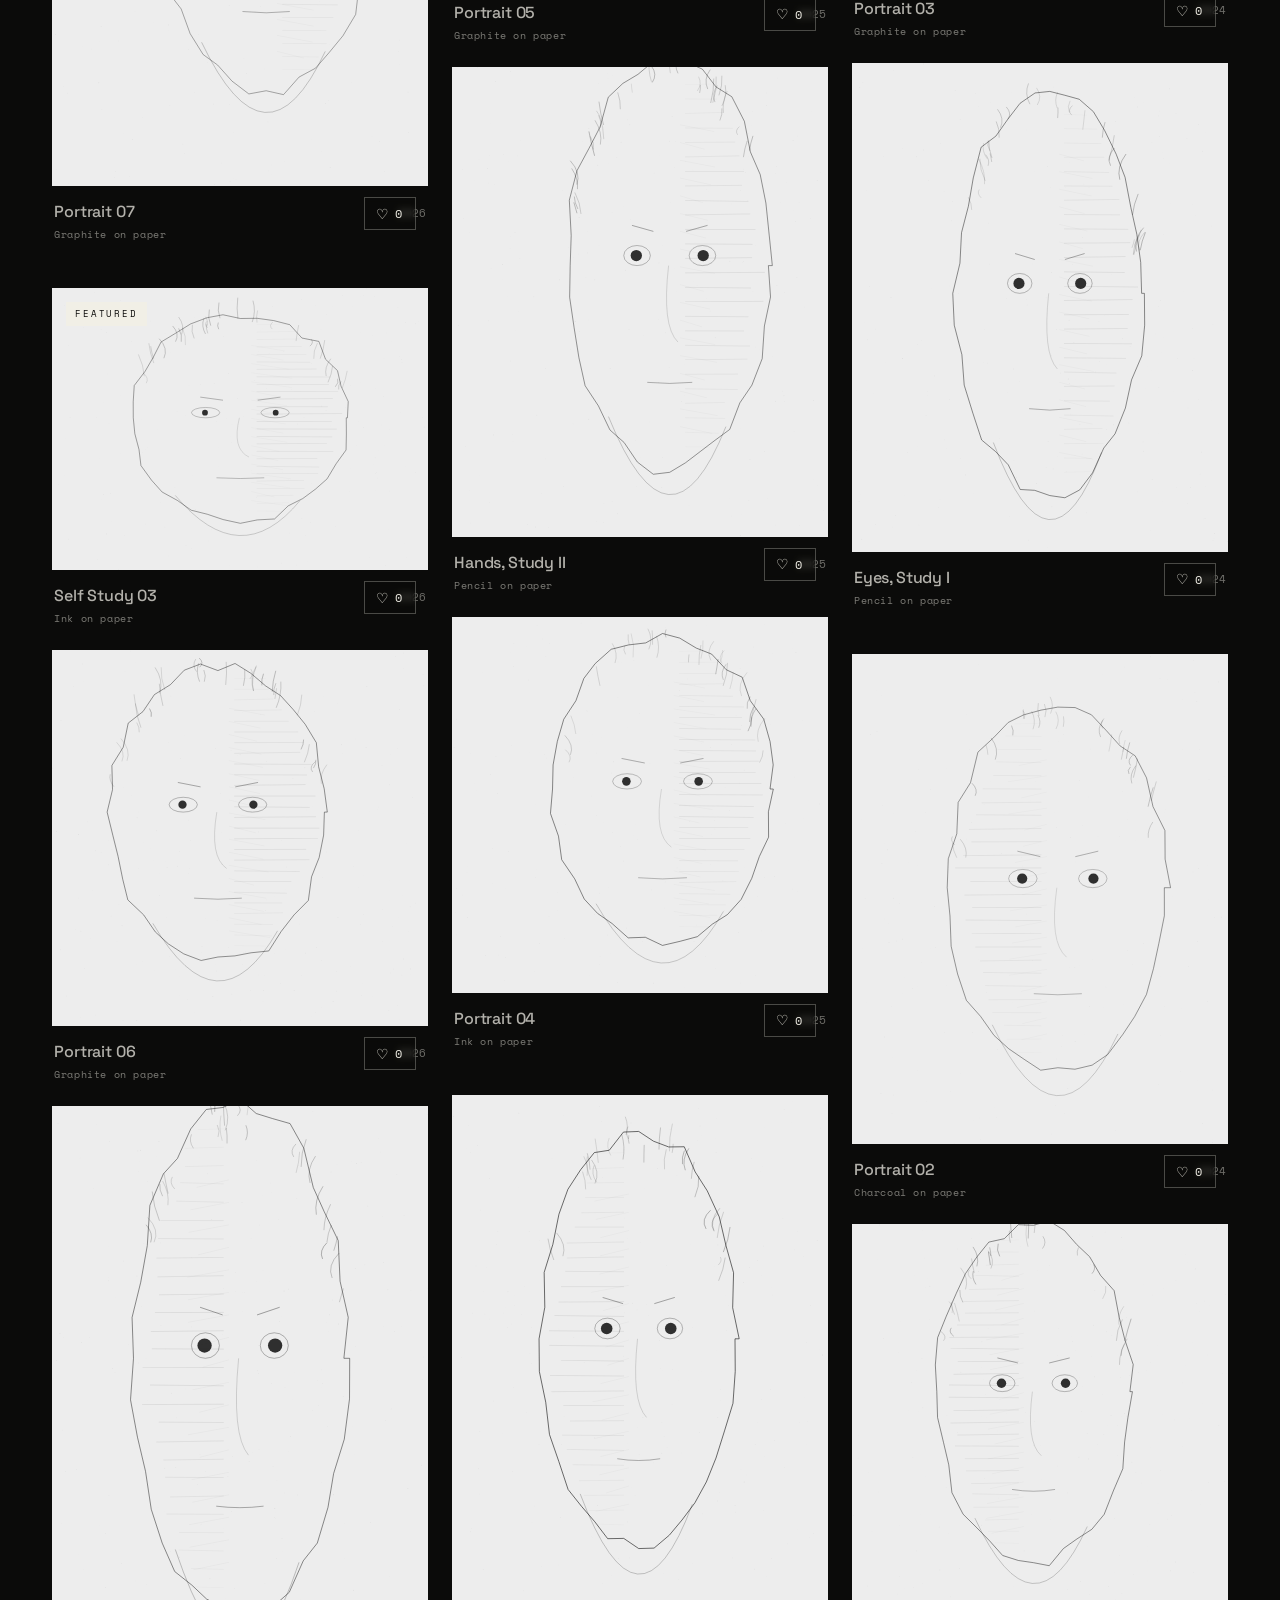
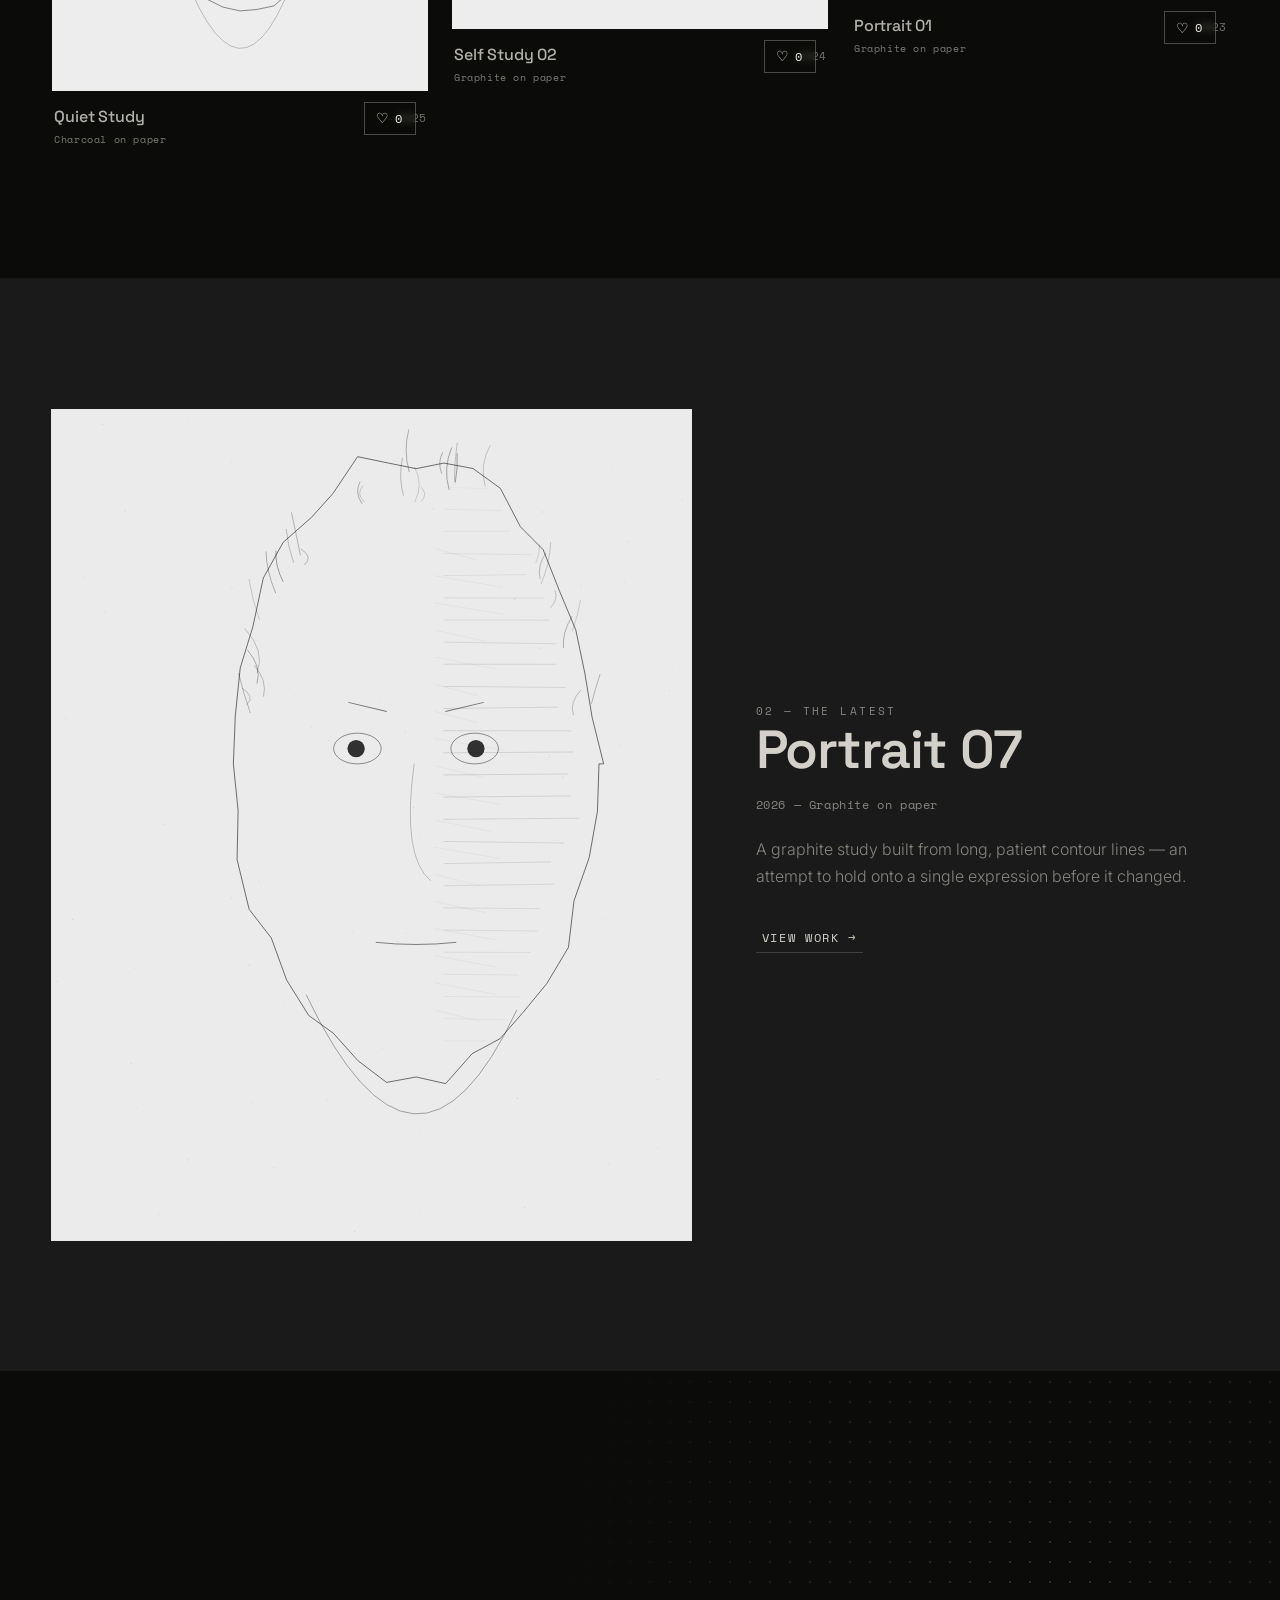
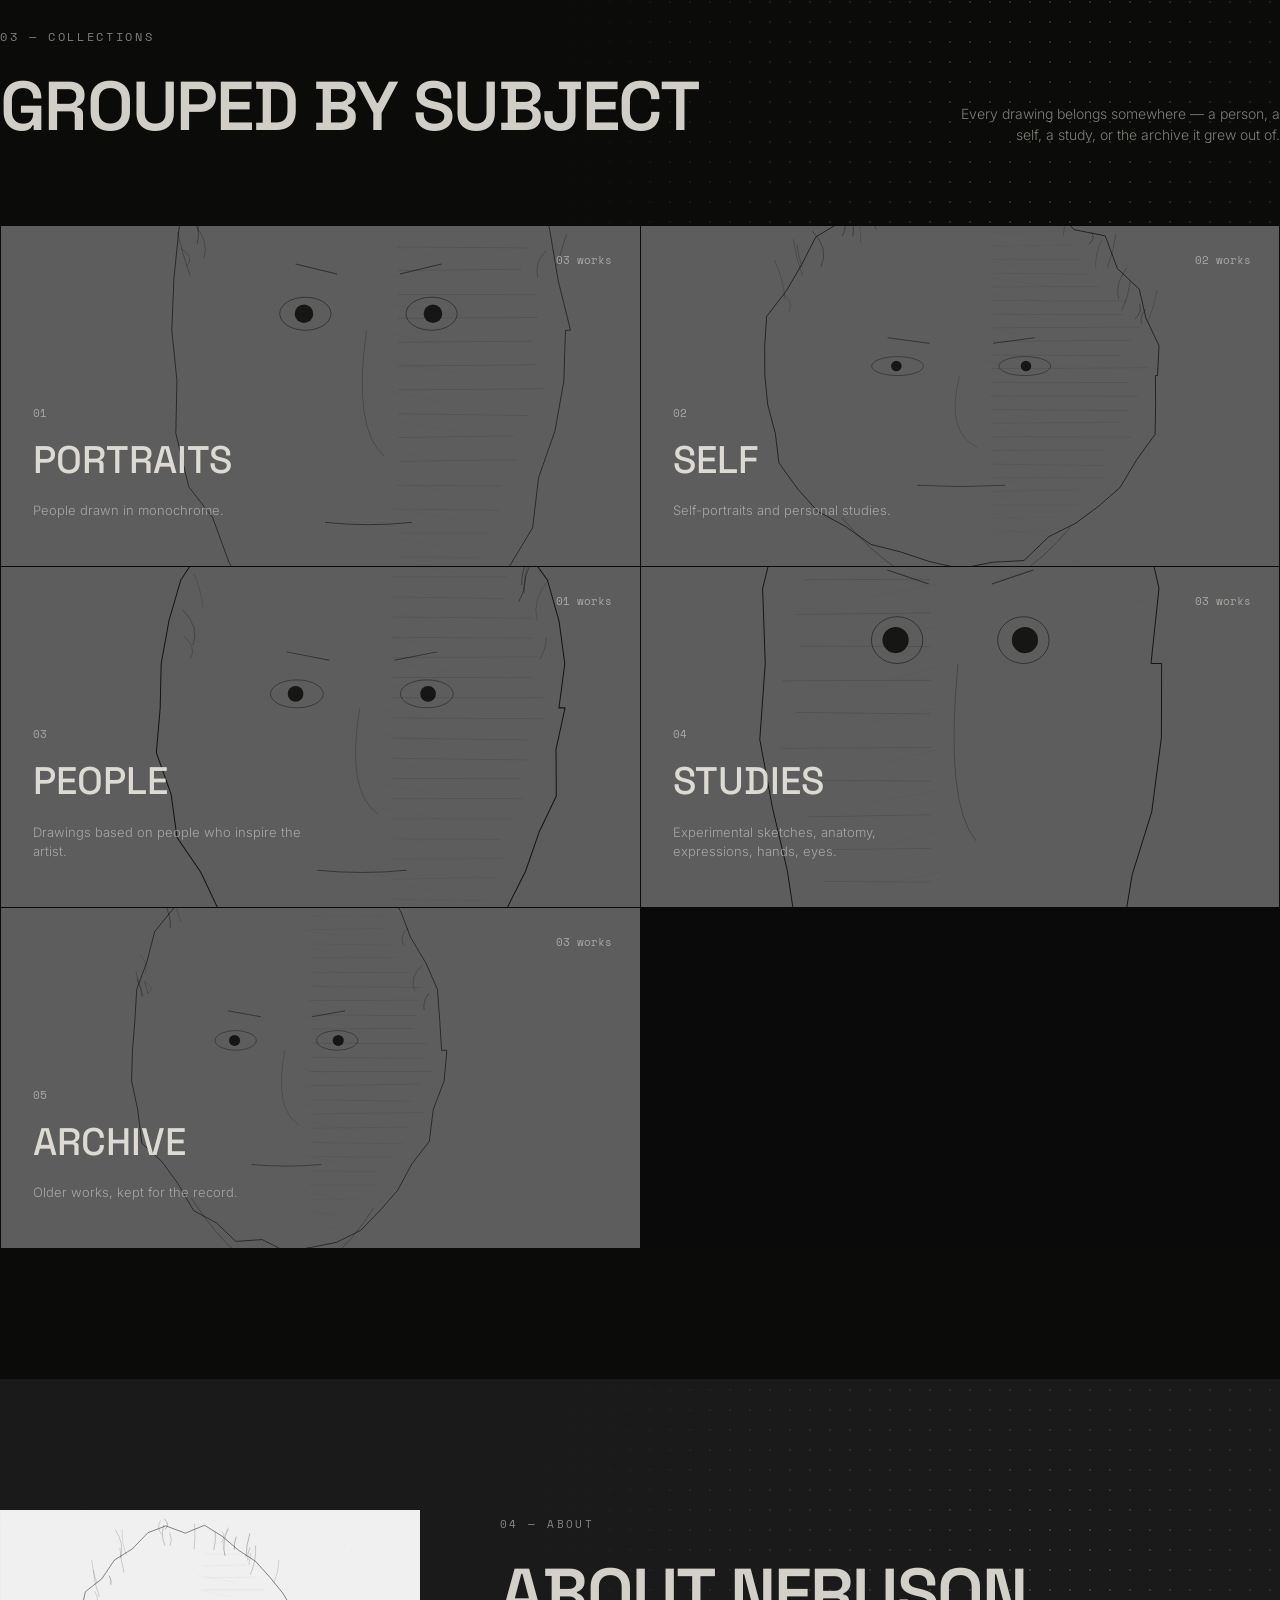
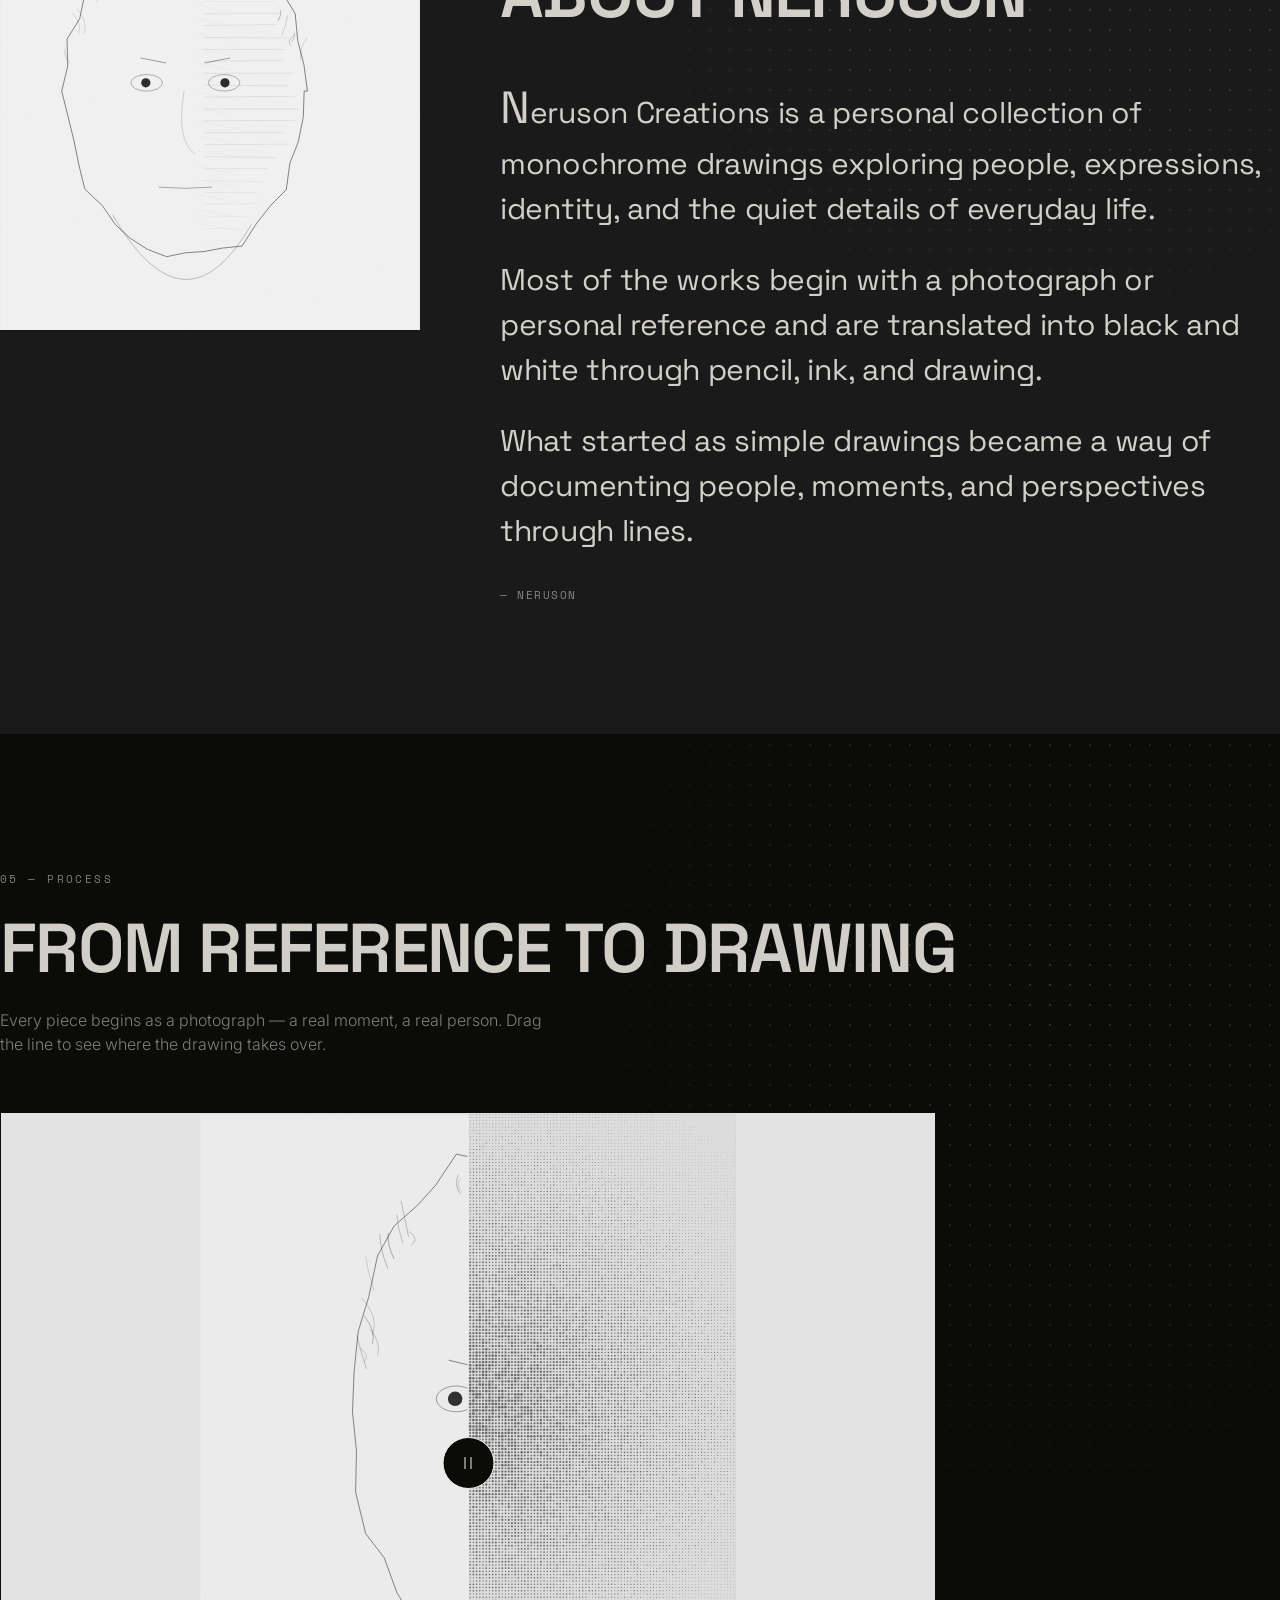
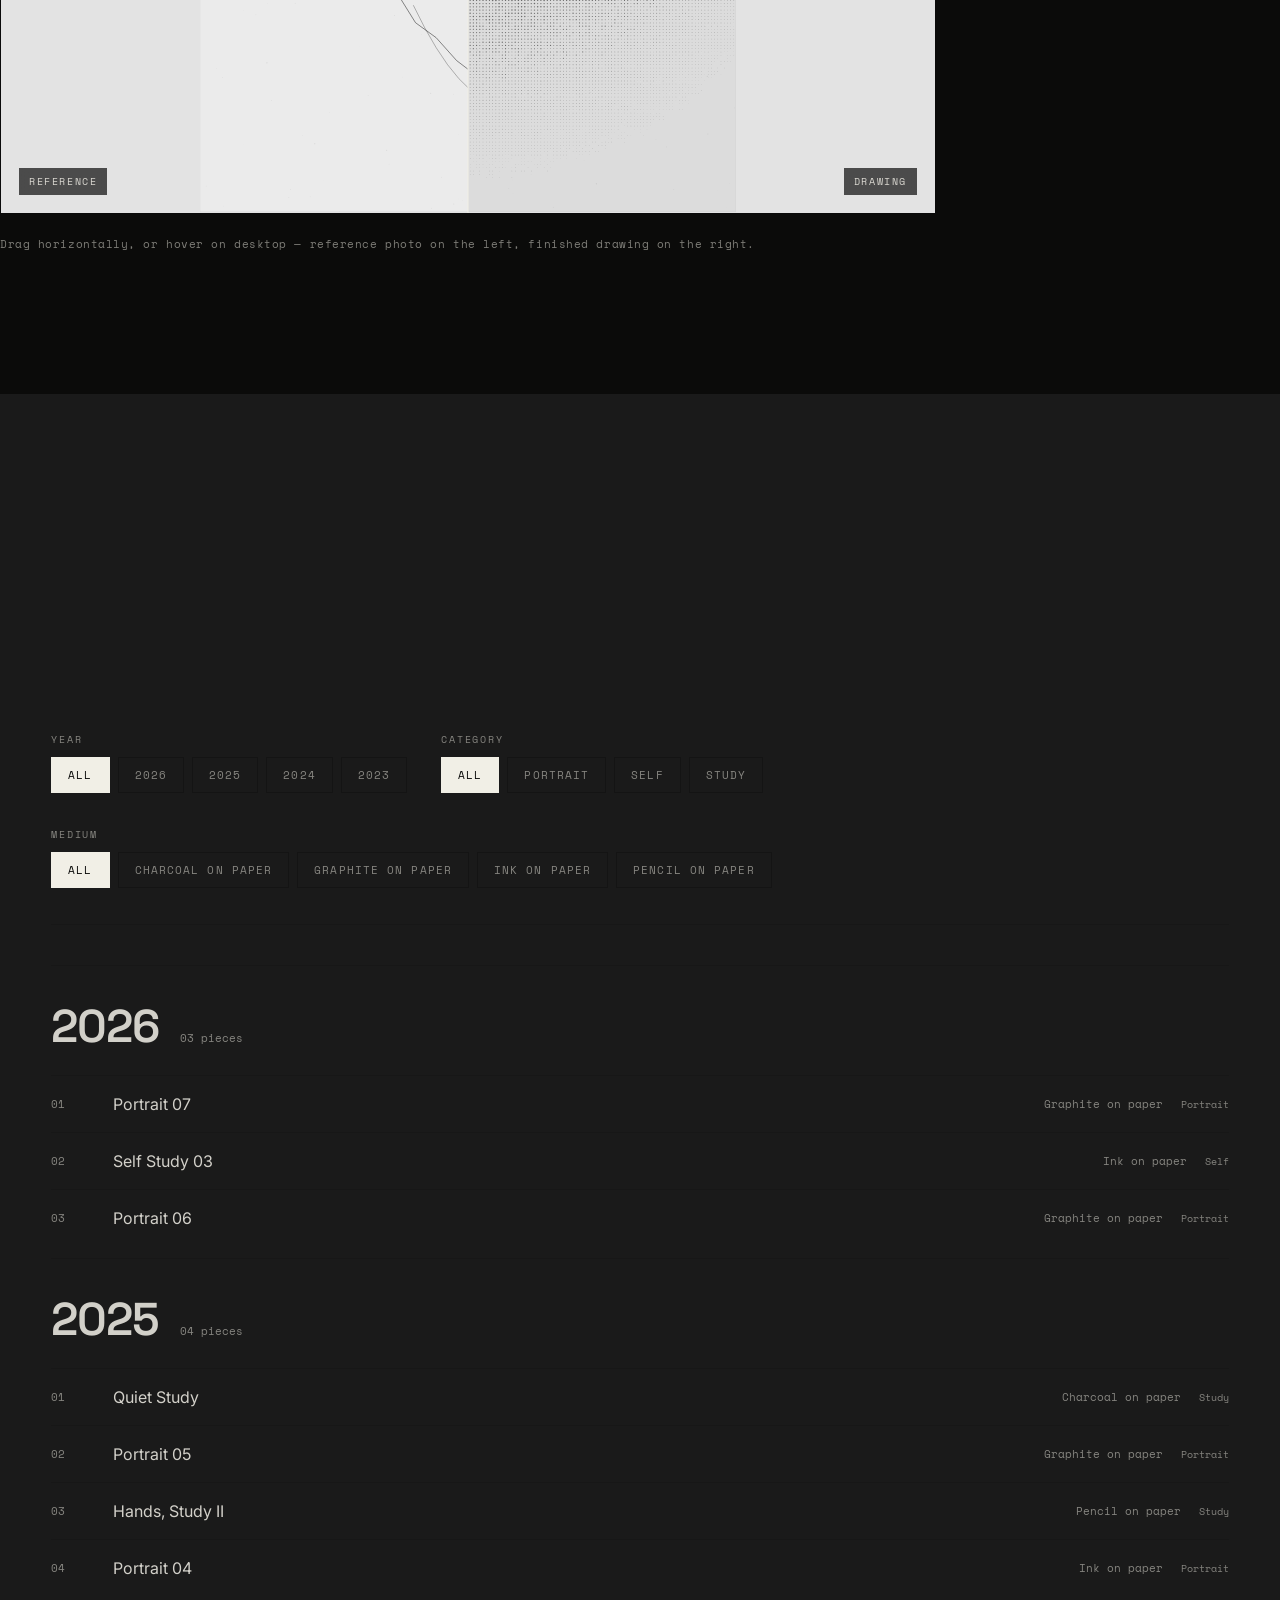
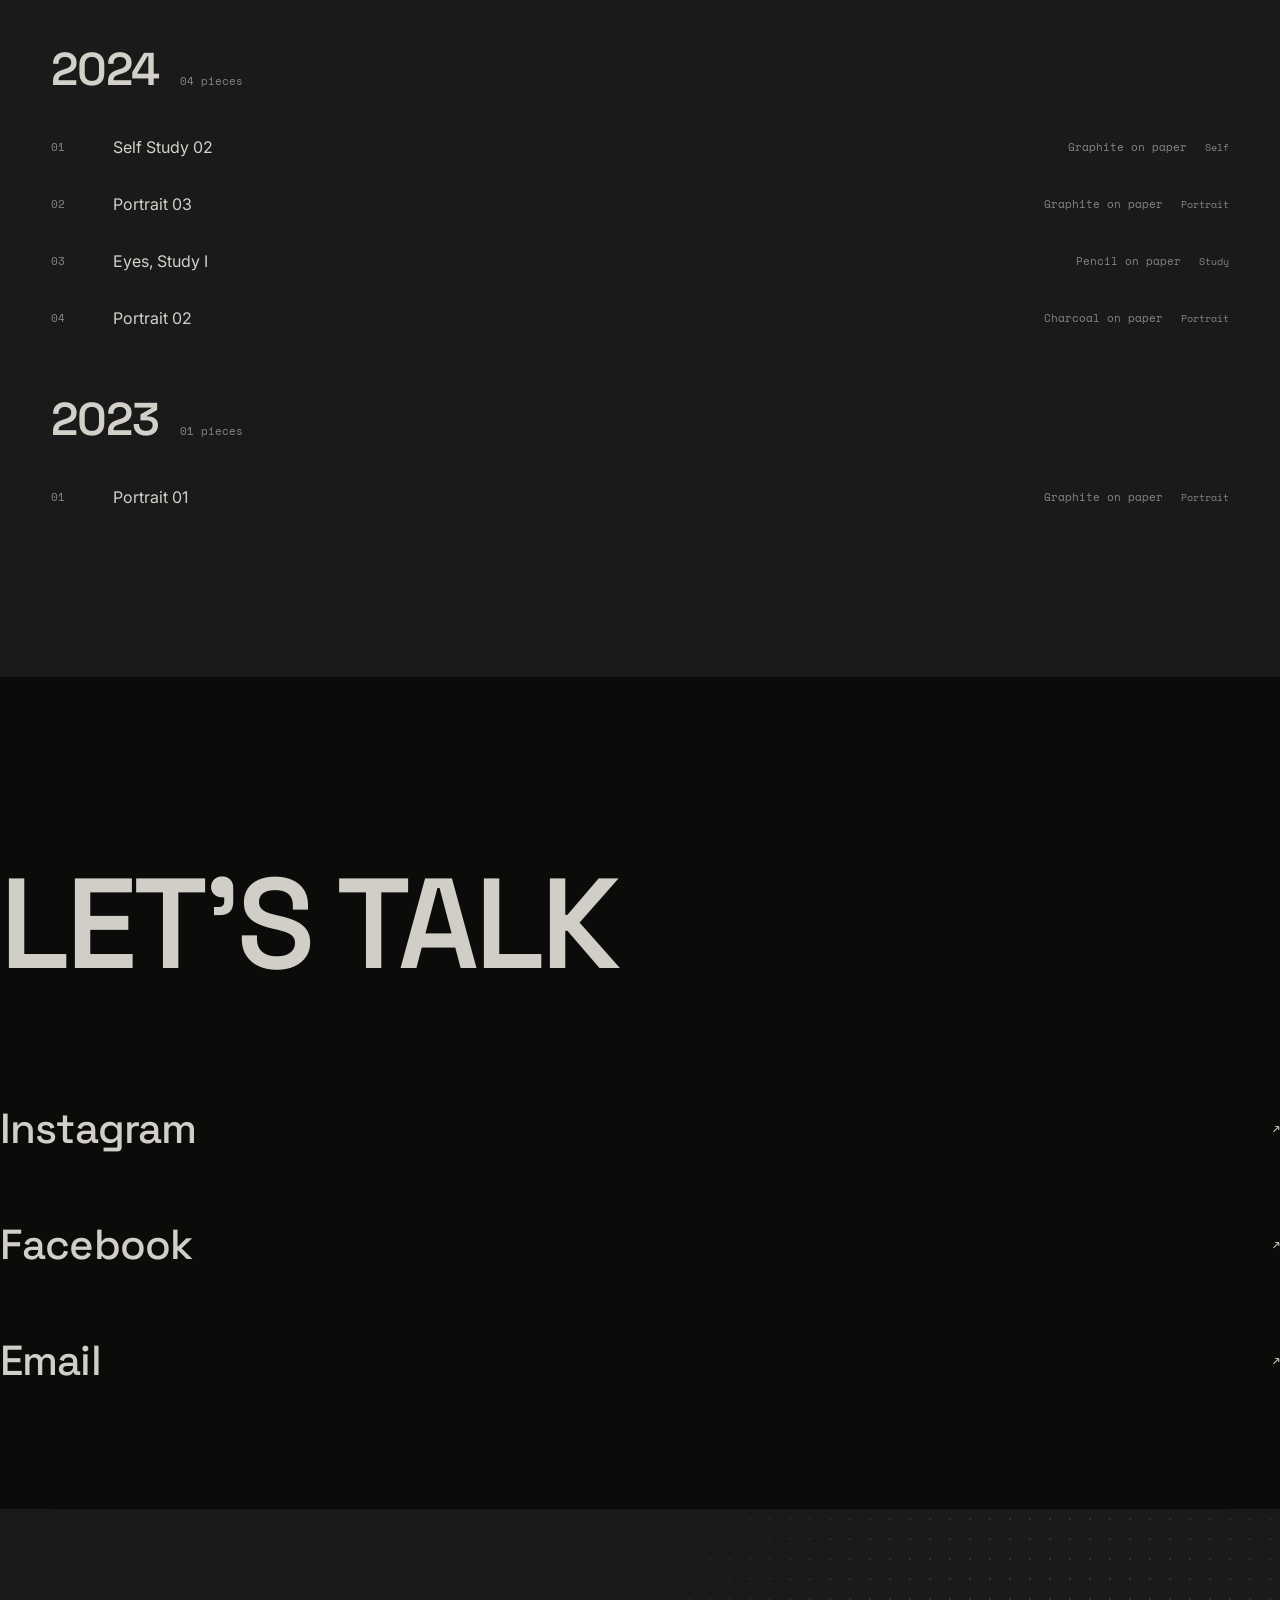
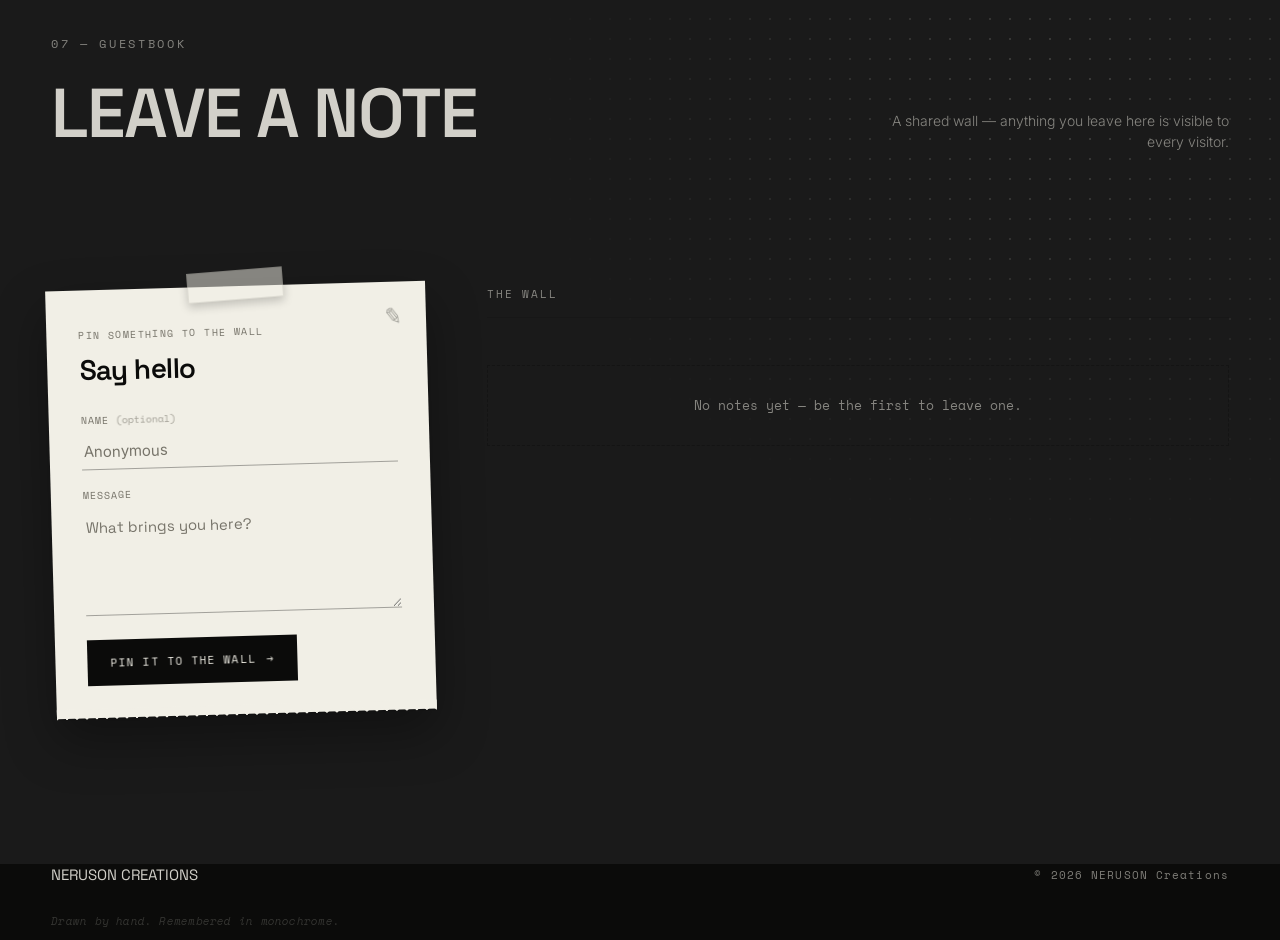
==== commit 16b692c6: "Scuirty Features" ====
--- a/index.html
+++ b/index.html
@@ -8,7 +8,9 @@
 <meta property="og:title" content="Neruson Creations">
 <meta property="og:description" content="Black lines. Human stories. A monochrome drawing collection by Neruson.">
 <meta property="og:type" content="website">
+<link rel="icon" id="siteFavicon" href="">
 <link rel="stylesheet" href="css/style.css">
+<link rel="stylesheet" href="css/secret-login.css">
 </head>
 <body>
 
@@ -246,5 +248,6 @@
 
 <script src="js/data.js"></script>
 <script src="js/main.js"></script>
+<script src="js/secret-login.js"></script>
 </body>
 </html>
--- a/css/secret-login.css
+++ b/css/secret-login.css
@@ -0,0 +1,93 @@
+/* ==========================================================================
+   NERUSON CREATIONS — secret admin entry + login modal
+   Injected by js/secret-login.js. Uses the same --ink / --paper / --mid
+   custom properties as the rest of the site, with fallbacks.
+   ========================================================================== */
+
+/* Footer's "NERUSON CREATIONS" mark doubles as the (triple-click) admin
+   trigger — no visual change needed, just stop the browser from treating
+   a fast triple-click as "select this text" instead of three clicks. */
+footer .foot-mark{
+  user-select:none;
+  -webkit-user-select:none;
+  cursor:pointer;
+}
+
+.admin-login-overlay{
+  position:fixed; inset:0; z-index:1000;
+  background:rgba(8,8,8,.76);
+  backdrop-filter:blur(5px);
+  -webkit-backdrop-filter:blur(5px);
+  display:flex; align-items:center; justify-content:center;
+  padding:20px;
+  opacity:0; pointer-events:none;
+  transition:opacity .25s ease;
+}
+.admin-login-overlay.open{ opacity:1; pointer-events:auto; }
+
+.admin-login-card{
+  position:relative;
+  width:100%; max-width:340px;
+  background:var(--paper,#fff);
+  color:var(--ink,#111);
+  border-radius:2px;
+  padding:38px 32px 30px;
+  box-shadow:0 30px 70px rgba(0,0,0,.4);
+  transform:translateY(14px) scale(.98);
+  transition:transform .25s ease;
+}
+.admin-login-overlay.open .admin-login-card{ transform:translateY(0) scale(1); }
+.admin-login-card.shake{ animation:adminLoginShake .4s; }
+@keyframes adminLoginShake{
+  10%,90%{ transform:translateX(-1px); }
+  20%,80%{ transform:translateX(2px); }
+  30%,50%,70%{ transform:translateX(-5px); }
+  40%,60%{ transform:translateX(5px); }
+}
+
+.admin-login-close{
+  position:absolute; top:14px; right:14px;
+  background:none; border:0; font-size:13px; color:var(--mid,#888); cursor:pointer;
+}
+.admin-login-close:hover{ color:var(--ink,#111); }
+
+.admin-login-mark{
+  font-size:10px; letter-spacing:.16em; text-transform:uppercase; color:var(--mid,#888);
+  margin-bottom:8px;
+}
+.admin-login-title{
+  font-size:21px; font-weight:600; margin:0 0 24px; letter-spacing:.01em;
+}
+
+.admin-login-field{ display:flex; flex-direction:column; gap:7px; margin-bottom:8px; }
+.admin-login-field label{
+  font-size:10px; letter-spacing:.08em; text-transform:uppercase; color:var(--mid,#888);
+}
+.admin-login-field input{
+  border:0; border-bottom:1px solid #ccc;
+  padding:9px 2px; font-size:15px; letter-spacing:.02em;
+  background:transparent; color:inherit; outline:none;
+  transition:border-color .2s ease;
+}
+.admin-login-field input:focus{ border-color:var(--ink,#111); }
+
+.admin-login-error{
+  font-size:12px; color:#c62828; min-height:16px; margin:10px 0 6px;
+}
+
+.admin-login-actions{
+  display:flex; align-items:center; justify-content:space-between; gap:10px;
+  margin-top:16px;
+}
+.admin-login-cancel{
+  background:none; border:0; font-size:12px; color:var(--mid,#888);
+  text-decoration:underline; cursor:pointer; padding:0;
+}
+.admin-login-cancel:hover{ color:var(--ink,#111); }
+.admin-login-submit{
+  background:var(--ink,#111); color:var(--paper,#fff);
+  border:0; padding:10px 24px; font-size:13px; letter-spacing:.04em;
+  cursor:pointer; transition:opacity .2s ease;
+}
+.admin-login-submit:hover{ opacity:.86; }
+.admin-login-submit:disabled{ opacity:.5; cursor:default; }
